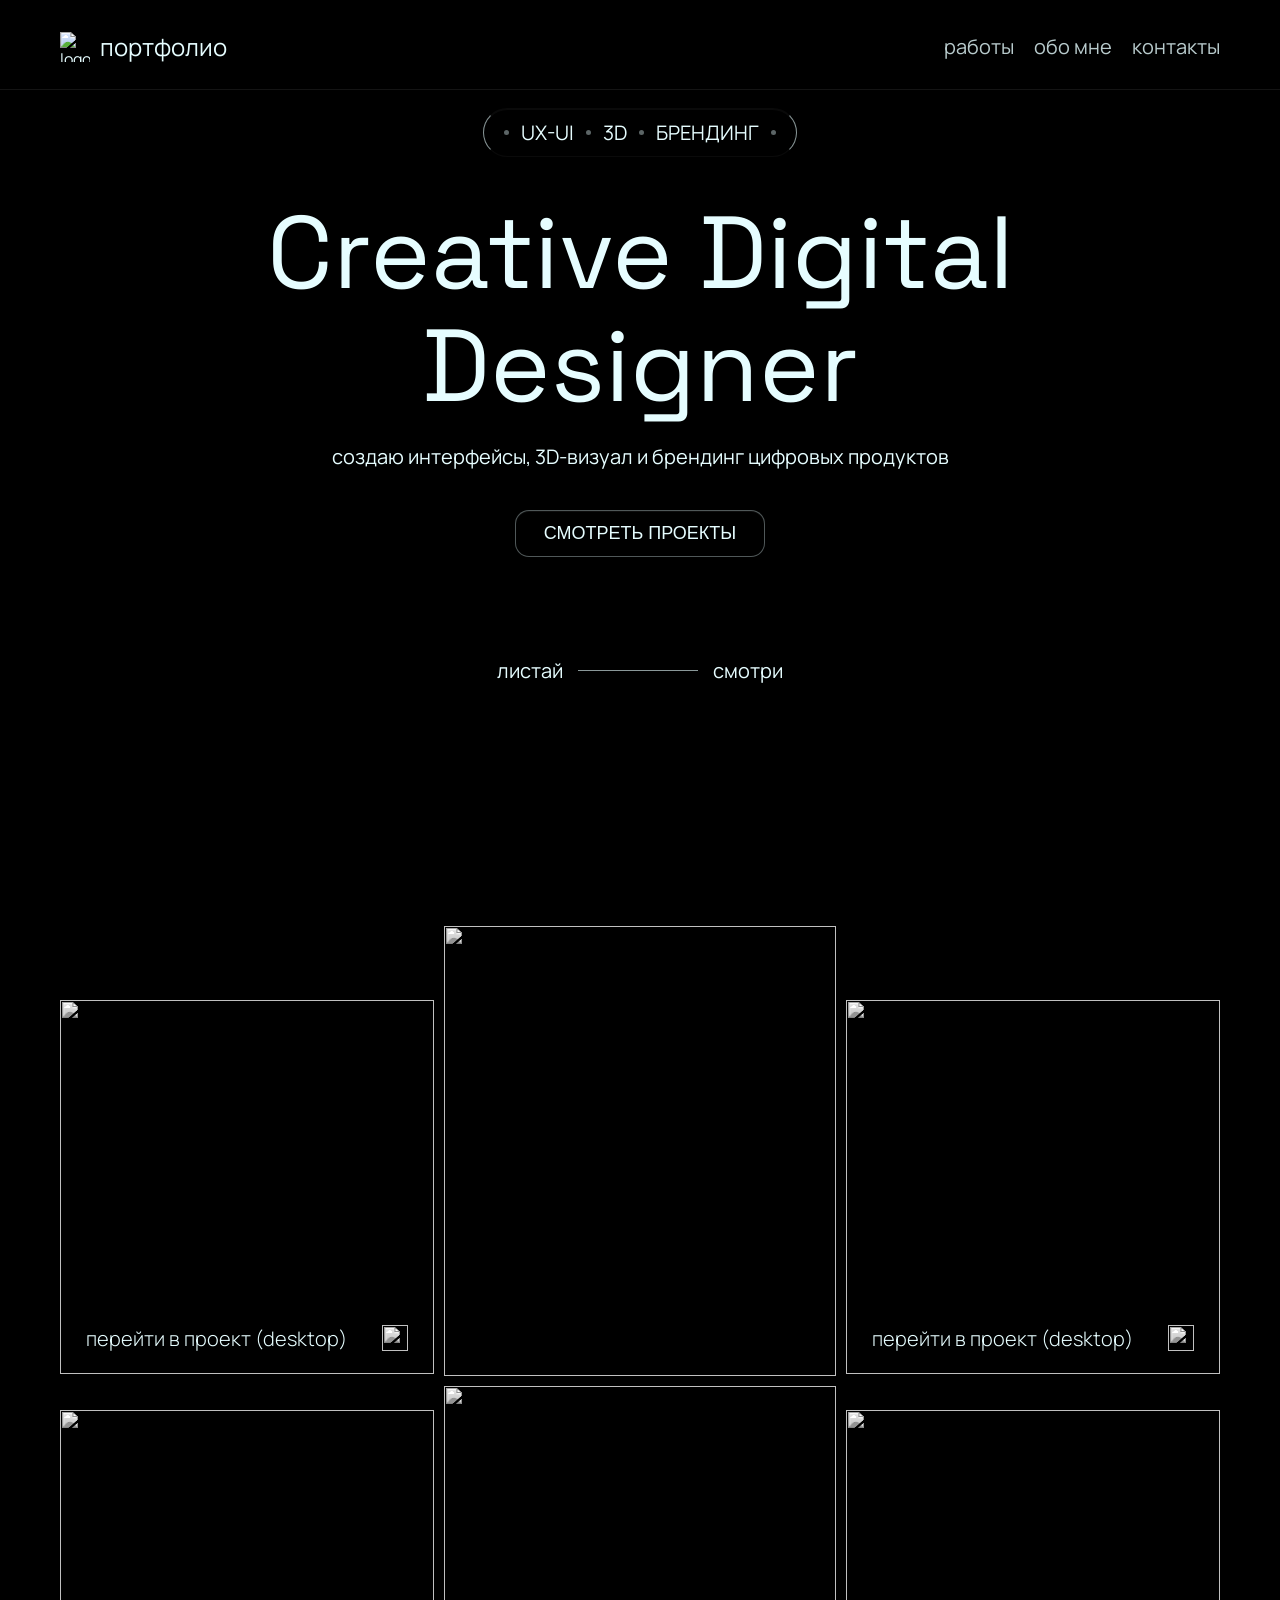
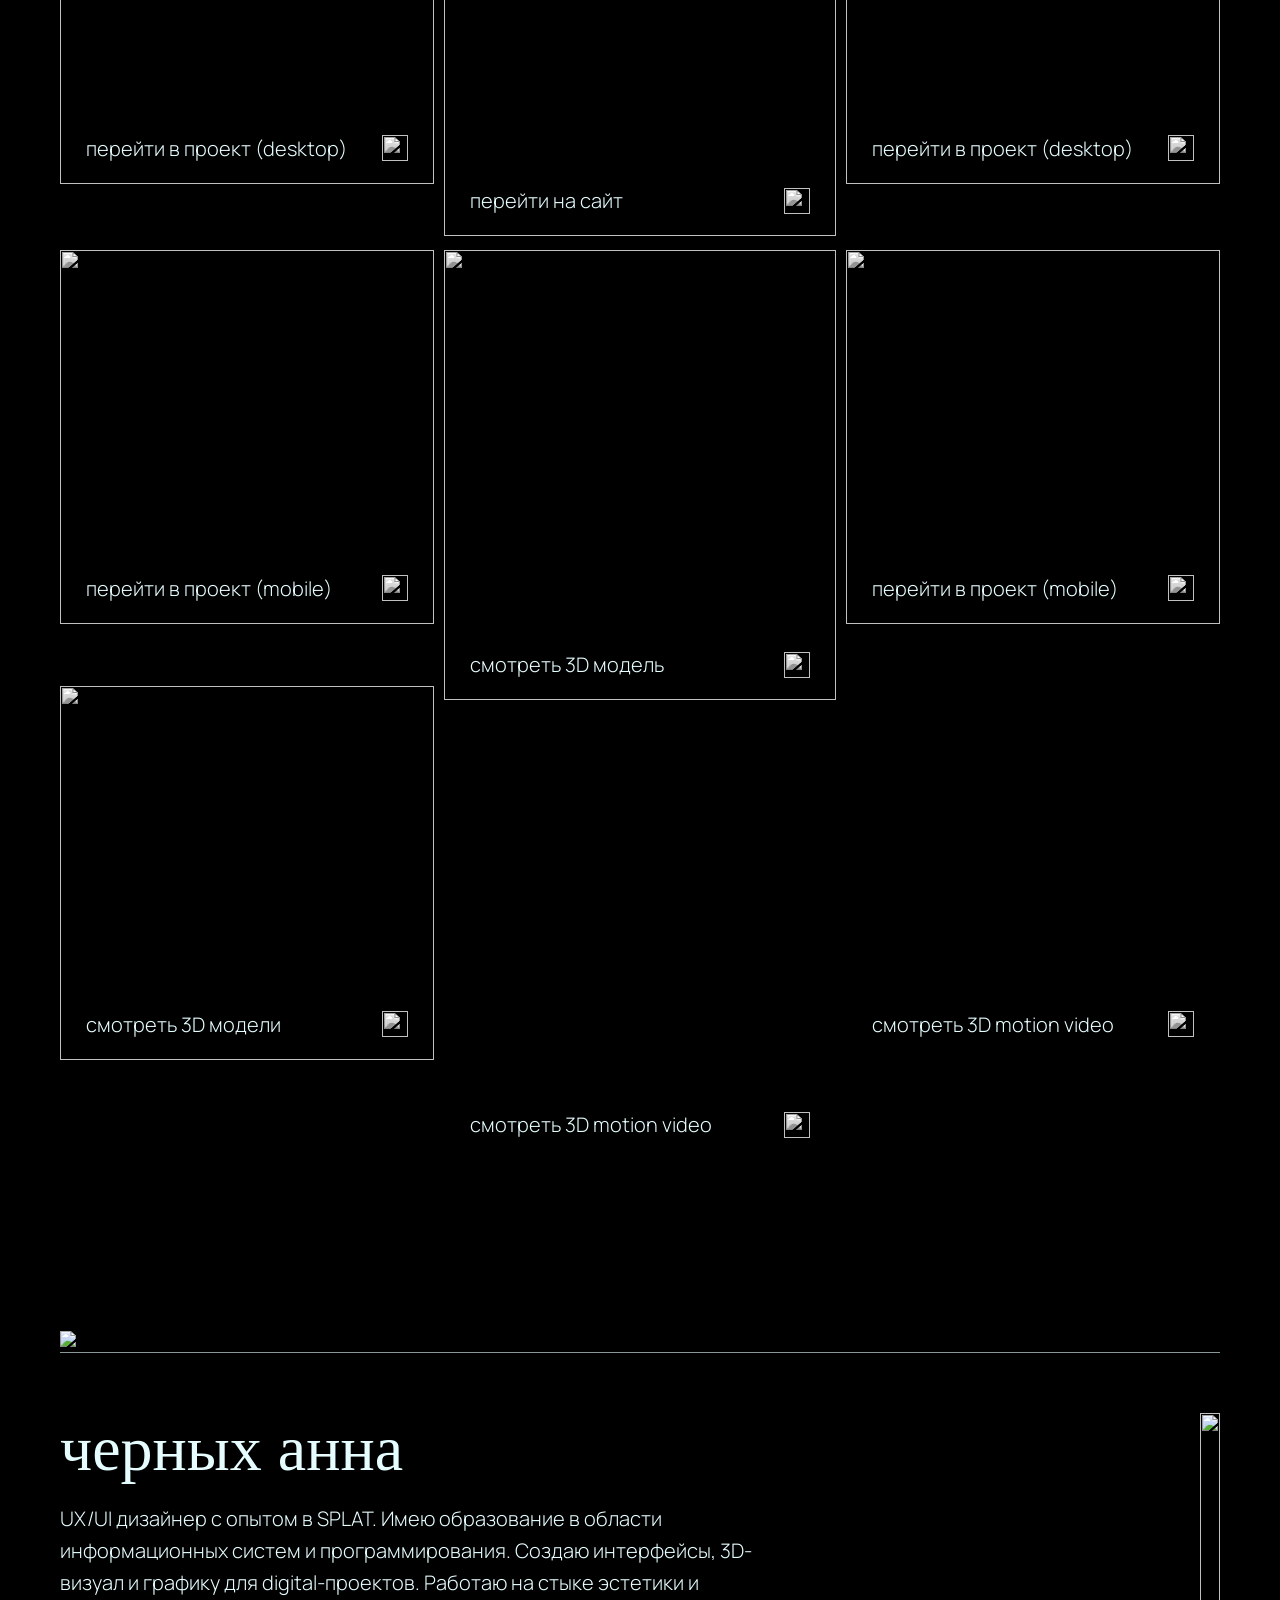
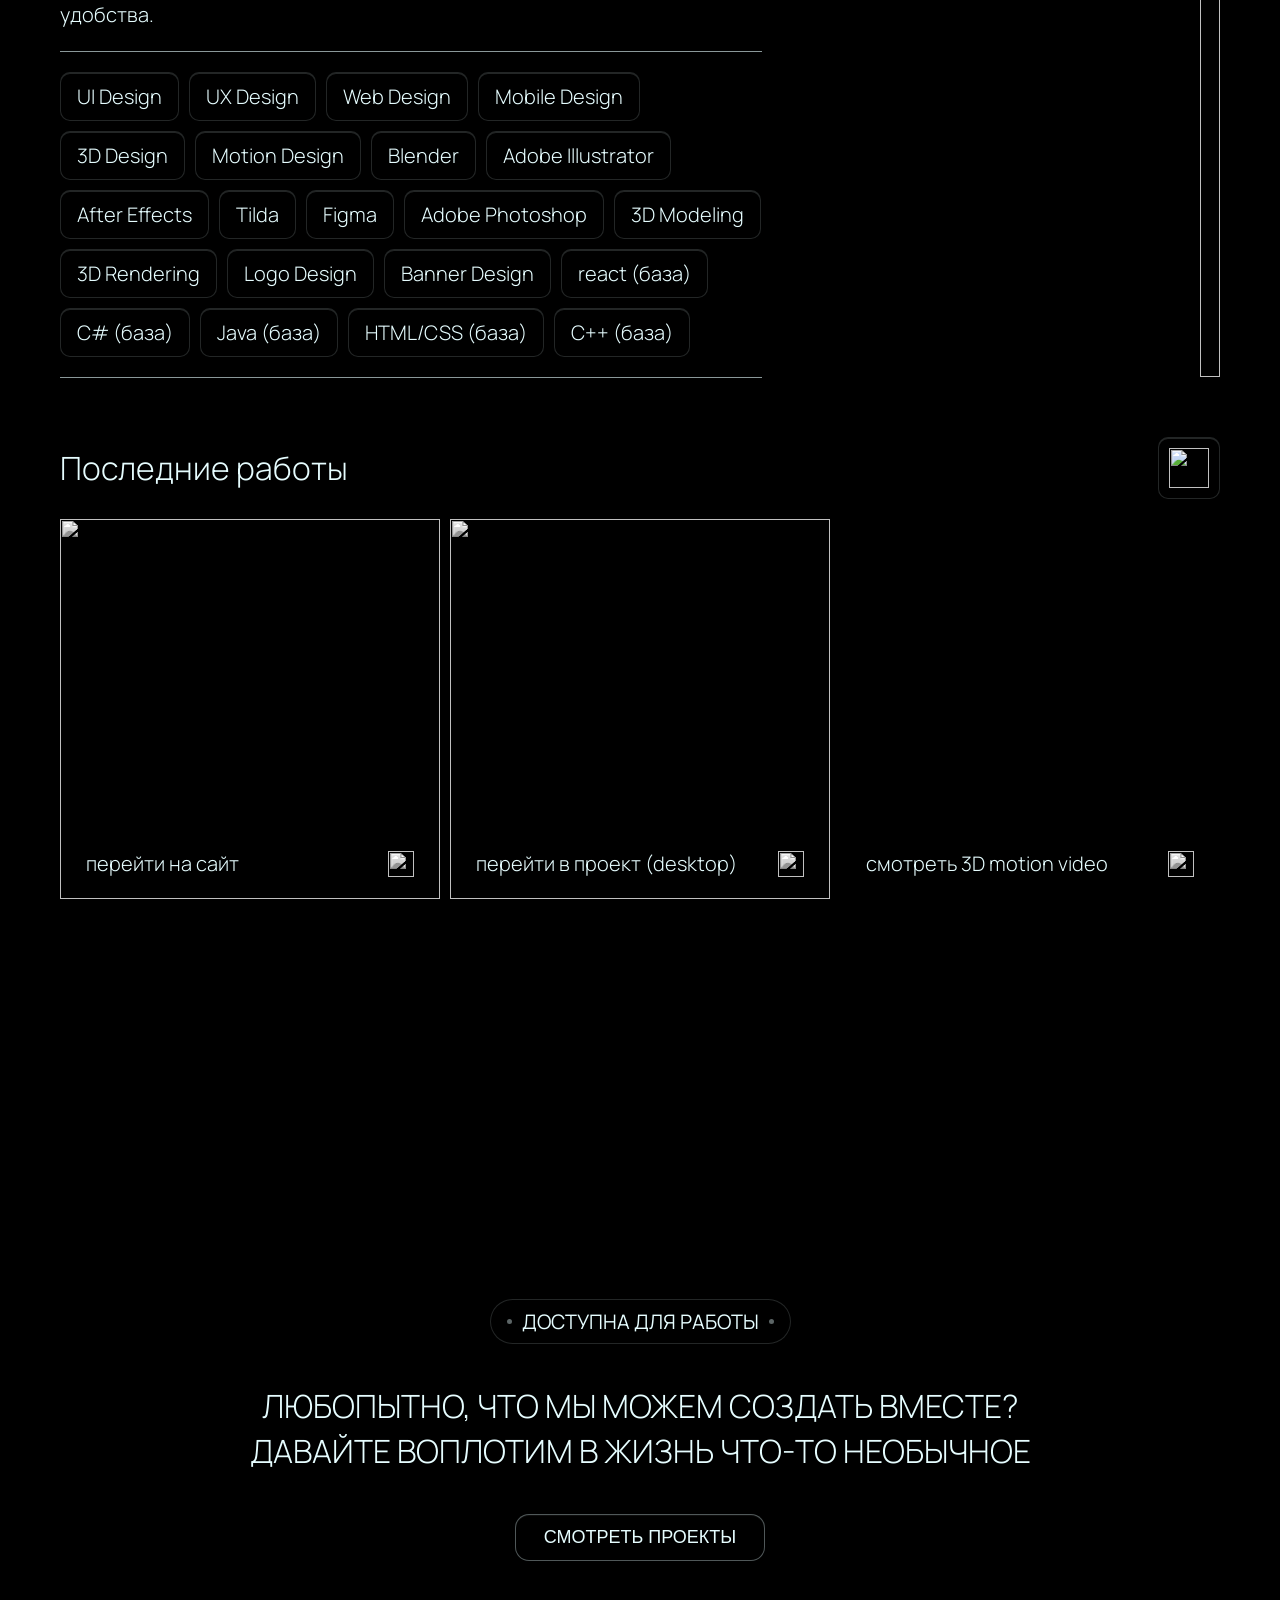
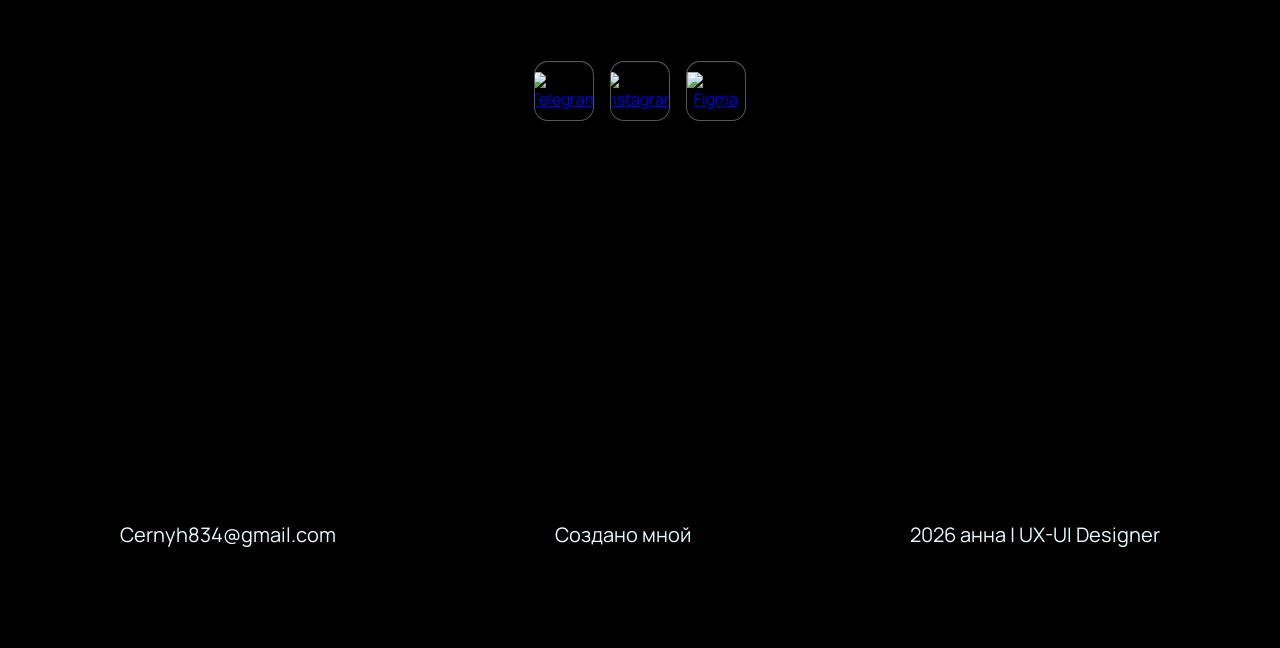
==== index.html @ d1d6e320 "index.html" ====
<!DOCTYPE html>
<html lang="ru">
<head>
  <meta name="viewport" content="width=device-width, initial-scale=1.0">  
  <meta charset="UTF-8">
  <title>Мой сайт</title>
  <link rel="stylesheet" href="style.css">

  <meta property="og:title" content="Анна Черных — UX/UI дизайнер">
<meta property="og:description" content="UX/UI, 3D и брендинг цифровых продуктов">
<meta property="og:image" content="https://res.cloudinary.com/dcjlxlaiv/image/upload/v1777154524/image_21_iexin1.jpg">
<meta property="og:url" content="https://ux-ui-design-ani.github.io/portfolio/">
<meta property="og:type" content="website">
<body>
<div class="bg"></div>
</head>
  <!-- HEADER -->
  <header class="header">
  <div class="header-container">

   <div class="logo" id="logoScroll">
      <img src="https://res.cloudinary.com/dcjlxlaiv/image/upload/v1777135605/logo_orqhss.svg" alt="logo">
      <span>портфолио</span>
    </div>

    <nav>
     <a href="#" id="worksLink">работы</a>
     <a href="#" id="aboutLink">обо мне</a>
    <a href="#" id="contactsLink">контакты</a>
    </nav>

  </div>
</header>
<div class="container">
  <!-- HERO -->
  <section class="hero">
  <div class="hero-content">

    <div class="tags">
      <span class="dot"></span>
  <span>UX-UI</span>
  <span class="dot"></span>
  <span>3D</span>
  <span class="dot"></span>
  <span>БРЕНДИНГ</span>
  <span class="dot"></span>
</div>

    <h1>Creative Digital Designer</h1>

    <p class="subtitle">
      создаю интерфейсы, 3D-визуал и брендинг цифровых продуктов
    </p>

    <button class="hero-btn">СМОТРЕТЬ ПРОЕКТЫ</button>

    <div class="scroll">
  <span>листай</span>

  <div class="line">
    <img src="https://res.cloudinary.com/dcjlxlaiv/image/upload/v1777135605/mouse_nq4c8j.svg" class="mouse" alt="">
  </div>

  <span>смотри</span>
</div>
    

  </div>
</section>

 <section class="works" id="works">
  <div class="grid">

 <a href="#" class="card">
      <img src="https://res.cloudinary.com/dcjlxlaiv/image/upload/v1777135607/%D0%B1%D1%83%D0%BB%D0%BA%D0%B8_ug1tcs.jpg" alt="">
      <div class="card-overlay">
        <span>перейти в проект (desktop)</span>
        <div class="arrow">
          <img src="https://res.cloudinary.com/dcjlxlaiv/image/upload/v1777135604/arrow_hdo4tn.svg" alt="">
          <img src="https://res.cloudinary.com/dcjlxlaiv/image/upload/v1777135604/arrow_hdo4tn.svg" alt="" class="second">
        </div>
      </div>
    </a>

    <a href="#" class="card">
      <img src="https://res.cloudinary.com/dcjlxlaiv/image/upload/v1777135611/%D0%BF%D0%BE%D1%80%D1%82%D1%80%D0%B5%D1%82_lsb9hd.svg" alt="">
      <div class="card-overlay">
        <span>узнать обо мне</span>
        
      </div>
    </a>

<a href="#" class="card">
      <img src="https://res.cloudinary.com/dcjlxlaiv/image/upload/v1777135608/%D0%BA%D1%80%D0%B5%D1%81%D0%BB%D0%BE_tyvvbk.jpg" alt="">
      <div class="card-overlay">
        <span>перейти в проект (desktop)</span>
        <div class="arrow">
          <img src="https://res.cloudinary.com/dcjlxlaiv/image/upload/v1777135604/arrow_hdo4tn.svg" alt="">
          <img src="https://res.cloudinary.com/dcjlxlaiv/image/upload/v1777135604/arrow_hdo4tn.svg" alt="" class="second">
        </div>
      </div>
    </a>
<a href="#" class="card">
      <img src="https://res.cloudinary.com/dcjlxlaiv/image/upload/v1777135609/%D0%BC%D0%B8%D0%BC%D0%B8_wzgvlr.svg" alt="">
      <div class="card-overlay">
        <span>перейти в проект (desktop)</span>
        <div class="arrow">
          <img src="https://res.cloudinary.com/dcjlxlaiv/image/upload/v1777135604/arrow_hdo4tn.svg" alt="">
          <img src="https://res.cloudinary.com/dcjlxlaiv/image/upload/v1777135604/arrow_hdo4tn.svg" alt="" class="second">
        </div>
      </div>
    </a>

    <a href="#" class="card">
      <img src="https://res.cloudinary.com/dcjlxlaiv/image/upload/v1777135607/%D0%BA%D0%BE%D0%BD%D1%82%D0%B5%D0%BD%D1%82_beknfq.svg" alt="">
      <div class="card-overlay">
        <span>перейти на сайт</span>
        <div class="arrow">
          <img src="https://res.cloudinary.com/dcjlxlaiv/image/upload/v1777135604/arrow_hdo4tn.svg" alt="">
          <img src="https://res.cloudinary.com/dcjlxlaiv/image/upload/v1777135604/arrow_hdo4tn.svg" alt="" class="second">
        </div>
      </div>
    </a>

   <a href="#" class="card">
      <img src="https://res.cloudinary.com/dcjlxlaiv/image/upload/v1777135608/%D0%BA%D0%BE%D1%81%D0%BC%D0%B5%D1%82%D0%B8%D0%BA%D0%B0_nm2s7m.svg" alt="">
      <div class="card-overlay">
        <span>перейти в проект (desktop)</span>
        <div class="arrow">
          <img src="https://res.cloudinary.com/dcjlxlaiv/image/upload/v1777135604/arrow_hdo4tn.svg" alt="">
          <img src="https://res.cloudinary.com/dcjlxlaiv/image/upload/v1777135604/arrow_hdo4tn.svg" alt="" class="second">
        </div>
      </div>
    </a>

 <a href="#" class="card">
      <img src="https://res.cloudinary.com/dcjlxlaiv/image/upload/v1777135610/%D0%BD%D1%84%D1%82_dtnq57.svg" alt="">
      <div class="card-overlay">
        <span>перейти в проект (mobile)</span>
        <div class="arrow">
          <img src="https://res.cloudinary.com/dcjlxlaiv/image/upload/v1777135604/arrow_hdo4tn.svg" alt="">
          <img src="https://res.cloudinary.com/dcjlxlaiv/image/upload/v1777135604/arrow_hdo4tn.svg" alt="" class="second">
        </div>
      </div>
    </a>

    <a href="#" class="card">
      <img src="https://s13.gifyu.com/images/bqG9b.png" alt="">
      <div class="card-overlay">
        <span>смотреть 3D модель</span>
        <div class="arrow">
          <img src="https://res.cloudinary.com/dcjlxlaiv/image/upload/v1777135604/arrow_hdo4tn.svg" alt="">
          <img src="https://res.cloudinary.com/dcjlxlaiv/image/upload/v1777135604/arrow_hdo4tn.svg" alt="" class="second">
        </div>
      </div>
    </a>

   <a href="#" class="card">
      <img src="https://res.cloudinary.com/dcjlxlaiv/image/upload/v1777135608/%D0%B2%D0%B0%D0%B7%D1%8B_uvmbao.svg" alt="">
      <div class="card-overlay">
        <span>перейти в проект (mobile)</span>
        <div class="arrow">
          <img src="https://res.cloudinary.com/dcjlxlaiv/image/upload/v1777135604/arrow_hdo4tn.svg" alt="">
          <img src="https://res.cloudinary.com/dcjlxlaiv/image/upload/v1777135604/arrow_hdo4tn.svg" alt="" class="second">
        </div>
      </div>
    </a>

    <a href="#" class="card">
      <img src="https://s13.gifyu.com/images/bqG9L.png" alt="">
      <div class="card-overlay">
        <span>смотреть 3D модели</span>
        <div class="arrow">
          <img src="https://res.cloudinary.com/dcjlxlaiv/image/upload/v1777135604/arrow_hdo4tn.svg" alt="">
          <img src="https://res.cloudinary.com/dcjlxlaiv/image/upload/v1777135604/arrow_hdo4tn.svg" alt="" class="second">
        </div>
      </div>
    </a>

    <a href="#" class="card">
  <video autoplay muted loop playsinline>
    <source src="https://res.cloudinary.com/dcjlxlaiv/video/upload/v1777148816/PYUPUPU0001-0120_vg85tn.mp4" type="video/mp4">
  </video>
      <div class="card-overlay">
        <span>смотреть 3D motion video</span>
        <div class="arrow">
          <img src="https://res.cloudinary.com/dcjlxlaiv/image/upload/v1777135604/arrow_hdo4tn.svg" alt="">
          <img src="https://res.cloudinary.com/dcjlxlaiv/image/upload/v1777135604/arrow_hdo4tn.svg" alt="" class="second">
        </div>
      </div>
    </a>

    <a href="#" class="card">
  <video autoplay muted loop playsinline>
    <source src="https://res.cloudinary.com/dcjlxlaiv/video/upload/v1777146051/pap0001-0050_d8xkbi.mp4" type="video/mp4">
  </video>

      <div class="card-overlay">
        <span>смотреть 3D motion video</span>
        <div class="arrow">
          <img src="https://res.cloudinary.com/dcjlxlaiv/image/upload/v1777135604/arrow_hdo4tn.svg" alt="">
          <img src="https://res.cloudinary.com/dcjlxlaiv/image/upload/v1777135604/arrow_hdo4tn.svg" alt="" class="second">
        </div>
      </div>
    </a>

  </div>
</section>

 <video class="bg-video" autoplay muted loop playsinline>
  <source src="https://res.cloudinary.com/dcjlxlaiv/video/upload/v1777146051/pap0001-0050_d8xkbi.mp4" type="video/mp4">
</video>
  
<img src="https://s13.gifyu.com/images/bqG3O.gif" class="bg-2">
  <!-- SECTION 2 (about) -->
<section class="about" id="about">


  <div class="about-line top"></div>
<h2 class="about-title mobile">черных анна</h2>
  <div class="about-content">

    <!-- ЛЕВАЯ КОЛОНКА -->
    <div class="about-left">

     <h2 class="about-title desktop">черных анна</h2>

      <p class="about-text">
        UX/UI дизайнер с опытом в SPLAT.
        Имею образование в области информационных систем и программирования.
        Создаю интерфейсы, 3D-визуал и графику для digital-проектов.
        Работаю на стыке эстетики и удобства.
      </p>

      <div class="about-line mid"></div>

      <div class="skills">
         
      <div class="skill">UI Design</div>
      <div class="skill">UX Design</div>
      <div class="skill">Web Design</div>
      <div class="skill">Mobile Design</div>
      <div class="skill">3D Design</div>
      <div class="skill">Motion Design</div>
      <div class="skill">Blender</div>
      <div class="skill">Adobe Illustrator</div>
      <div class="skill">After Effects</div>
      <div class="skill">Tilda</div>
      <div class="skill">Figma</div>
      <div class="skill">Adobe Photoshop</div>
      <div class="skill">3D Modeling</div>
      <div class="skill">3D Rendering</div>
      <div class="skill">Logo Design</div>
      <div class="skill">Banner Design</div>
      <div class="skill">react (база)</div>
      <div class="skill">C# (база)</div>
      <div class="skill">Java (база)</div>
      <div class="skill">HTML/CSS (база)</div>
      <div class="skill">C++ (база)</div>
 
     </div>

      <div class="about-line bottom"></div>

    </div>

    <!-- ПРАВАЯ -->
    <div class="about-right">
      <img src="https://res.cloudinary.com/dcjlxlaiv/image/upload/v1777135611/%D0%BF%D0%BE%D1%80%D1%82%D1%80%D0%B5%D1%82_lsb9hd.svg" alt="">
    </div>
    
</div>

</section>
<section class="latest">
  

<div class="latest-header">
  <h3>Последние работы</h3>

  <div class="latest-arrow-box">
    <div class="arrow vertical">
      <img src="https://res.cloudinary.com/dcjlxlaiv/image/upload/v1777135609/%D1%81%D1%82%D1%80_jv2klc.svg">
      <img src="https://res.cloudinary.com/dcjlxlaiv/image/upload/v1777135609/%D1%81%D1%82%D1%80_jv2klc.svg" class="second">
    </div>
  </div>
</div>
    <div class="latest-grid">

      <a href="#" class="latest-card">
        <img src="https://res.cloudinary.com/dcjlxlaiv/image/upload/v1777135607/%D0%BA%D0%BE%D0%BD%D1%82%D0%B5%D0%BD%D1%82_beknfq.svg">
        <div class="latest-overlay">
          <span>перейти на сайт</span>
          <div class="arrow">
            <img src="https://res.cloudinary.com/dcjlxlaiv/image/upload/v1777135604/arrow_hdo4tn.svg">
            <img src="https://res.cloudinary.com/dcjlxlaiv/image/upload/v1777135604/arrow_hdo4tn.svg" class="second">
          </div>
        </div>
      </a>

      <a href="#" class="latest-card">
        <img src="https://res.cloudinary.com/dcjlxlaiv/image/upload/v1777135608/%D0%BA%D1%80%D0%B5%D1%81%D0%BB%D0%BE_tyvvbk.jpg">
        <div class="latest-overlay">
          <span>перейти в проект (desktop)</span>
          <div class="arrow">
            <img src="https://res.cloudinary.com/dcjlxlaiv/image/upload/v1777135604/arrow_hdo4tn.svg">
            <img src="https://res.cloudinary.com/dcjlxlaiv/image/upload/v1777135604/arrow_hdo4tn.svg" class="second">
          </div>
        </div>
      </a>

          <a href="#" class="latest-card">
  <video autoplay muted loop playsinline>
    <source src="https://res.cloudinary.com/dcjlxlaiv/video/upload/v1777146051/pap0001-0050_d8xkbi.mp4" type="video/mp4">
  </video>
        <div class="latest-overlay">
          <span>смотреть 3D motion video</span>
          <div class="arrow">
            <img src="https://res.cloudinary.com/dcjlxlaiv/image/upload/v1777135604/arrow_hdo4tn.svg">
            <img src="https://res.cloudinary.com/dcjlxlaiv/image/upload/v1777135604/arrow_hdo4tn.svg" class="second">
          </div>
        </div>
      </a>

    

  </div>
<section class="contacts" id="contacts">

  <div class="contacts-content"> <!-- 🔥 ВОТ ЭТО НУЖНО -->

    <div class="status">
      <span class="dot"></span>
      <p>ДОСТУПНА ДЛЯ РАБОТЫ</p>
      <span class="dot"></span>
    </div>

    <h4 class="contacts-title">
      ЛЮБОПЫТНО, ЧТО МЫ МОЖЕМ СОЗДАТЬ ВМЕСТЕ?<br>
      ДАВАЙТЕ ВОПЛОТИМ В ЖИЗНЬ ЧТО-ТО НЕОБЫЧНОЕ
    </h4>

   <button class="hero-btn" id="projectsBtn">СМОТРЕТЬ ПРОЕКТЫ</button>


    <div class="socials">

  <!-- Telegram -->
  <a href="https://t.me/connoisseur_a" 
     target="_blank" 
     rel="noopener noreferrer"
     class="social-btn">
    <img src="https://res.cloudinary.com/dcjlxlaiv/image/upload/v1777135605/tg_vywbpl.svg" alt="Telegram">
  </a>

  <!-- Instagram -->
  <a href="https://www.instagram.com/a_connoisseur_a?igsh=MTF6dTRwMzIxbHd0eQ==" 
     target="_blank" 
     rel="noopener noreferrer"
     class="social-btn">
    <img src="https://res.cloudinary.com/dcjlxlaiv/image/upload/v1777135604/inst_mpqaag.svg" alt="Instagram">
  </a>

  <!-- Figma -->
  <a href="https://www.figma.com/proto/drELl5jlqV31gLd70yQWqC/portfolio?page-id=0%3A1&node-id=304-6877&p=f&viewport=1052%2C-3090%2C0.21&t=Eazz130Ej6cRgj6I-1&scaling=min-zoom&content-scaling=fixed&starting-point-node-id=298%3A6643" 
     target="_blank" 
     rel="noopener noreferrer"
     class="social-btn">
    <img src="https://res.cloudinary.com/dcjlxlaiv/image/upload/v1777135605/figma_xvzing.svg" alt="Figma">
  </a>

</div>

  </div>

  <!-- футер отдельно -->
  <div class="contacts-footer">
    <div>Cernyh834@gmail.com</div>
    <div>Создано мной</div>
    <div>2026 анна | UX-UI Designer</div>
  </div>

</section>
</div>
<div class="modal" id="modal">
  <div class="modal-overlay"></div>

 <div class="modal-content">
 <div class="modal-hint-overlay">
  <div class="hint-box">
    <p>КЛИКНИТЕ ДЛЯ ЗАКРЫТИЯ</p>
    <img class="hint-icon" src="https://res.cloudinary.com/dcjlxlaiv/image/upload/v1777135605/mouse_nq4c8j.svg" alt="">
  </div>
</div>
<div class="modal-message">
  <p>
    ЭТОТ ПРОЕКТ РАЗРАБОТАН ДЛЯ ПРОСМОТРА НА ДЕСКТОПНОМ УСТРОЙСТВЕ.<br><br>
    ДЛЯ ПОЛНОГО ОПЫТА, КОРРЕКТНОГО ОТОБРАЖЕНИЯ ИНТЕРФЕЙСОВ И ВЗАИМОДЕЙСТВИЙ<br>
    РЕКОМЕНДУЕТСЯ ОТКРЫТЬ ЕГО НА КОМПЬЮТЕРЕ ИЛИ НОУТБУКЕ.
  </p>
</div>
  <div class="modal-image-wrapper">

  <!-- 🔥 обычная картинка -->
  <div class="single-image">
    
   

    <img class="modal-image">

  </div>
 <video class="modal-video" autoplay loop muted playsinline></video>

  <!-- 🔥 слайдер -->
  <div class="modal-slider"></div>

</div>

</div>
</div>
  </div>

</div>
  </div>
</div>
<script>
const modal = document.getElementById('modal');
const modalImg = document.querySelector('.modal-image');
const slider = document.querySelector('.modal-slider');
document.addEventListener('click', (e) => {

});
const overlay = document.querySelector('.modal-overlay');
const desktopOnlyCards = [0, 2, 3, 5]; // 1,3,4,6 (индексы с 0)
const modalCards = [7, 9, 10, 11];     // 8,10,11,12
const allCards = document.querySelectorAll('.grid .card');

const splatImages = [
  "https://s13.gifyu.com/images/bqG9L.png",
  "https://s13.gifyu.com/images/bqG9x.png",
  "https://s13.gifyu.com/images/bqG9N.png"
];

let currentIndex = 0;

// 👉 ОТКРЫТИЕ ВСЕХ КАРТОЧЕК
     const links = {
  0: {
    desktop: "https://www.figma.com/proto/aNk82TmbWRkNP9cesz4C9d/%E2%80%9CBakery-symphony%E2%80%9D?node-id=1-106&viewport=872%2C40%2C0.23&t=uHichdEHyWXNjWzc-1&scaling=min-zoom&content-scaling=fixed&page-id=0%3A1"
  },

  2: {
    desktop: "https://www.figma.com/proto/EYcNWFNqnxhJ0APQWmLhMF/%D1%81%D1%82%D1%83%D0%B4%D0%B8%D1%8F-%D1%84%D0%BE%D1%80%D0%BC?node-id=1-144&viewport=470%2C188%2C0.1&t=SyO4RaVbs98bhh1U-1&scaling=min-zoom&content-scaling=fixed&starting-point-node-id=1%3A144&page-id=0%3A1"
  },

  3: {
    desktop: "https://www.figma.com/proto/iQh4DZPoIeXilyMmQ0Crj0/insurance?node-id=1-2593&viewport=40%2C144%2C0.19&t=GQP5dbyuCiNR6uMe-1&scaling=min-zoom&content-scaling=fixed&starting-point-node-id=1%3A2593&page-id=0%3A1"
  },
4: {
  desktop: "https://fully-calm-73039026.figma.site/home",
  mobile: "https://fully-calm-73039026.figma.site/home"
},
  5: {
    desktop: "https://www.figma.com/proto/r2ssJecFsFbeLnqOYfKSrS/Lumi%C3%A8re1?node-id=1-821&viewport=40%2C353%2C0.08&t=mQUcwyUXcawD32Bo-1&scaling=min-zoom&content-scaling=fixed&starting-point-node-id=1%3A821&page-id=0%3A1"
  },

  6: {
    desktop: "https://www.figma.com/proto/58FZnfBrmm4Ud5zpnuxXWH/%D0%BD%D1%84%D1%82-dekstop?node-id=0-49&viewport=40%2C52%2C0.54&t=uFIN6jrqIsB7x6m6-1&scaling=min-zoom&content-scaling=fixed&page-id=0%3A1",
    mobile: "https://www.figma.com/proto/XByM4k3wqCGaznVKVQpIEN/%D0%BD%D1%84%D1%82-mobile?node-id=0-988&viewport=230%2C40%2C0.78&t=L7LDGVP3lAHz4aur-1&scaling=min-zoom&content-scaling=fixed&page-id=0%3A1"
  },

  8: {
    desktop: "https://www.figma.com/proto/HcdH3cYaplAO6T1jBUzXB2/%D0%B2%D0%B0%D0%B7%D1%8B-dekstop?node-id=0-882&viewport=304%2C483%2C0.1&t=lHflbOR0Auuiotlc-1&scaling=min-zoom&content-scaling=fixed&starting-point-node-id=0%3A882&page-id=0%3A1",
    mobile: "https://www.figma.com/proto/rzTi0i4KBDAcTll5PbHgLv/%D0%B2%D0%B0%D0%B7%D1%8B-mobile?node-id=0-928&viewport=328%2C223%2C0.33&t=3Yxb0KsC0QZEttan-1&scaling=min-zoom&content-scaling=fixed&starting-point-node-id=0%3A928&page-id=0%3A1"
  }
};

allCards.forEach((card, index) => {
  card.addEventListener('click', (e) => {

    const isMobile = window.innerWidth <= 768;

    // 👉 карточка "обо мне"
   if (index === 1) {
  e.preventDefault();

  const aboutSection = document.getElementById('about');
  const isMobile = window.innerWidth <= 768;

  const offset = isMobile ? 20 : 100;

  const top = aboutSection.getBoundingClientRect().top + window.scrollY - offset;

  window.scrollTo({
    top: top,
    behavior: 'smooth'
  });

  return;
}

    // 👉 если есть ссылка
    if (links[index]) {
      e.preventDefault();

      const link = links[index];

      // 🔥 если только desktop
      if (!link.mobile && isMobile) {
        modalImg.style.display = "none";
        slider.style.display = "none";
        document.querySelector('.modal-message').style.display = "flex";

        modal.classList.add('active');
        return;
      }

      const url = isMobile 
        ? link.mobile 
        : link.desktop;

      window.open(url, '_blank');
      return;
    }

    // 👉 МОДАЛКА (как было)
    if (modalCards.includes(index)) {
      e.preventDefault();

      document.querySelector('.modal-message').style.display = "none";

      if (index === 9) {
        modalImg.style.display = "none";
        slider.style.display = "block";

        slider.innerHTML = "";

        splatImages.forEach((src, i) => {
          const div = document.createElement('div');
          div.classList.add('modal-slide');

          if (i === 0) div.classList.add('active');

          div.innerHTML = `
            <div class="slide-inner">

              <button class="modal-nav left">
                <div class="arrow left">
                  <img src="https://res.cloudinary.com/dcjlxlaiv/image/upload/v1777135610/%D1%81%D1%82%D1%80%D0%B5%D0%BB%D0%B0_e62yoh.svg">
                  <img src="https://res.cloudinary.com/dcjlxlaiv/image/upload/v1777135610/%D1%81%D1%82%D1%80%D0%B5%D0%BB%D0%B0_e62yoh.svg" class="second">
                </div>
              </button>

              <img src="${src}">

              <button class="modal-nav right">
                <div class="arrow right">
                  <img src="https://res.cloudinary.com/dcjlxlaiv/image/upload/v1777135610/%D1%81%D1%82%D1%80%D0%B5%D0%BB%D0%B0_e62yoh.svg">
                  <img src="https://res.cloudinary.com/dcjlxlaiv/image/upload/v1777135610/%D1%81%D1%82%D1%80%D0%B5%D0%BB%D0%B0_e62yoh.svg" class="second">
                </div>
              </button>

            </div>
          `;

          const prevBtn = div.querySelector('.modal-nav.left');
          const nextBtn = div.querySelector('.modal-nav.right');

          prevBtn.addEventListener('click', (e) => {
            e.stopPropagation();
            currentIndex = (currentIndex - 1 + splatImages.length) % splatImages.length;
            updateSlider();
          });

          nextBtn.addEventListener('click', (e) => {
            e.stopPropagation();
            currentIndex = (currentIndex + 1) % splatImages.length;
            updateSlider();
          });

          slider.appendChild(div);
        });

        currentIndex = 0;
        updateSlider();
     } else {
  slider.style.display = "none";

  const media = card.querySelector('video, img');
  const modalVideo = document.querySelector('.modal-video');

  // скрываем всё
  modalImg.style.display = "none";
  modalVideo.style.display = "none";

  if (media.tagName === "VIDEO") {
    const source = media.querySelector('source').src;

    modalVideo.src = source;
    modalVideo.style.display = "block";
    modalVideo.play();

  } else {
    modalImg.src = media.src;
    modalImg.style.display = "block";
  }
}
      modal.classList.add('active');
      showHint();
    }

  });
});
const hintOverlay = document.querySelector('.modal-hint-overlay');
const hintIcon = document.querySelector('.hint-icon');


function openMediaInModal(card) {
  const media = card.querySelector('video, img');
  const modalVideo = document.querySelector('.modal-video');

  // скрываем всё
  modalImg.style.display = "none";
  slider.style.display = "none";
  modalVideo.style.display = "none";

  if (media.tagName === "VIDEO") {
    const source = media.querySelector('source').src;

    modalVideo.src = source;
    modalVideo.style.display = "block";
    modalVideo.play();

  } else {
    modalImg.src = media.src;
    modalImg.style.display = "block";
  }

  modal.classList.add('active');
  showHint();
}


function showHint() {
  // 👉 меняем иконку
  if (window.innerWidth <= 768) {
    hintIcon.src = "https://res.cloudinary.com/dcjlxlaiv/image/upload/v1777135604/hand_trc9jn.svg";
  } else {
    hintIcon.src = "https://res.cloudinary.com/dcjlxlaiv/image/upload/v1777135605/mouse_nq4c8j.svg";
  }

  // 👉 через 1 сек показываем
  setTimeout(() => {
    hintOverlay.classList.add('show');

    // 👉 через 3 сек скрываем
    setTimeout(() => {
      hintOverlay.classList.remove('show');
      hintOverlay.classList.add('hide');

      setTimeout(() => {
        hintOverlay.classList.remove('hide');
      }, 500);

    }, 3000);

  }, 1000);
}
function updateSlider() {
  const slides = document.querySelectorAll('.modal-slide');

  slides.forEach((slide, i) => {
    slide.classList.remove('active');

    if (i === currentIndex) {
      slide.classList.add('active');
    }
  });
}


modal.addEventListener('click', () => {
  modal.classList.remove('active');

  const modalVideo = document.querySelector('.modal-video');
  modalVideo.pause();
  modalVideo.src = "";
});

const scrollBtn = document.querySelector('.hero-btn');

const logo = document.getElementById('logoScroll');

logo.addEventListener('click', () => {
  window.scrollTo({
    top: 0,
    behavior: 'smooth'
  });
});
const worksLink = document.getElementById('worksLink');

worksLink.addEventListener('click', (e) => {
  e.preventDefault(); // ❗ чтобы не прыгал вверх

  const offset = 100; // твой отступ (учёт хедера)

  const top = worksSection.getBoundingClientRect().top + window.scrollY - offset;

  window.scrollTo({
    top: top,
    behavior: 'smooth'
  });
});
let startX = 0;
let endX = 0;

slider.addEventListener('touchstart', (e) => {
  startX = e.touches[0].clientX;
});

slider.addEventListener('touchmove', (e) => {
  endX = e.touches[0].clientX;
});

slider.addEventListener('touchend', () => {
  const diff = startX - endX;

  // 👉 свайп влево
  if (diff > 50) {
    currentIndex = (currentIndex + 1) % splatImages.length;
    updateSlider();
  }

  // 👉 свайп вправо
  if (diff < -50) {
    currentIndex = (currentIndex - 1 + splatImages.length) % splatImages.length;
    updateSlider();
  }
});
const latestCards = document.querySelectorAll('.latest-card');

const latestDesktopOnly = [1]; // если нужно

latestCards.forEach((card, index) => {
  card.addEventListener('click', (e) => {
    e.preventDefault();

    const isMobile = window.innerWidth <= 768;

    // 👉 если только desktop
    if (latestDesktopOnly.includes(index)) {
      if (isMobile) {
        modalImg.style.display = "none";
        slider.style.display = "none";
        document.querySelector('.modal-message').style.display = "flex";

        modal.classList.add('active');
        return;
      }
    }

    // 👉 универсальное открытие (И ВОТ ЭТО ГЛАВНОЕ)
    document.querySelector('.modal-message').style.display = "none";
    openMediaInModal(card);
  });
});



const bg2 = document.querySelector('.bg-2');
const works = document.querySelector('.works');

window.addEventListener('scroll', () => {
  const start = works.offsetTop + works.offsetHeight * 0.3;
  const end = works.offsetTop + works.offsetHeight * 0.7;

  const progress = (window.scrollY - start) / (end - start);

  bg2.style.opacity = Math.min(Math.max(progress, 0), 1);
});
const aboutLink = document.getElementById('aboutLink');
const aboutSection = document.getElementById('about');

aboutLink.addEventListener('click', (e) => {
  e.preventDefault();

  const isMobile = window.innerWidth <= 768;

  const offset = isMobile ? 20 : 100;

  const top = aboutSection.getBoundingClientRect().top + window.scrollY - offset;

  window.scrollTo({
    top: top,
    behavior: 'smooth'
  });
});
const contactsLink = document.getElementById('contactsLink');
const contactsSection = document.getElementById('contacts');

contactsLink.addEventListener('click', (e) => {
  e.preventDefault();

  const isMobile = window.innerWidth <= 768;

  const offset = isMobile ? -80 : -120; 
  // 🔥 отрицательное значение = скроллит ниже

  const top = contactsSection.getBoundingClientRect().top + window.scrollY - offset;

  window.scrollTo({
    top: top,
    behavior: 'smooth'
  });
});
const projectButtons = document.querySelectorAll('.hero-btn');
const worksSection = document.getElementById('works');

// кнопки
projectButtons.forEach(btn => {
  btn.addEventListener('click', () => {
    const offset = 100;

    const top = worksSection.getBoundingClientRect().top + window.scrollY - offset;

    window.scrollTo({
      top: top,
      behavior: 'smooth'
    });
  });
});
</script>
</body>
</html>
---- style.css ----
/* сброс стандартных отступов */
* {
  margin: 0;
  padding: 0;
  box-sizing: border-box;
}
.container {
  width: 100%;
  max-width: 1440px;

  margin: 0 auto; /* 🔥 центрирование */

  padding-left: 60px;
  padding-right: 60px;
}
@font-face {
  font-family: "ForestSmooth";
  src: url("fonts/SpaceGrotesk-VariableFont_wght.ttf") format("truetype");
  font-weight: 400;
  font-style: normal;
}

@font-face {
  font-family: "Manrope";
  src: url("fonts/Manrope-VariableFont_wght.ttf") format("truetype");
  font-weight: 100 900;
  font-style: normal;
}

/* базовый стиль страницы */
body {
  font-family: "Manrope", sans-serif;

  background: #000000;
  color: #E6FDFF;
}

/* заголовки */
h1, h2, h3, h4, h5, h6 {
  font-family: "ForestSmooth", sans-serif;
  font-weight: 400;
}

/* 🌑 глубина затемнения */
body::before {
  content: "";
  position: fixed;
  inset: 0;
  background: radial-gradient(
    circle at center,
    rgba(0, 0, 0, 0.2),
    rgba(0, 0, 0, 0.85)
  );
  z-index: -2;
  pointer-events: none;
}

/* 🎥 VIDEO BACKGROUND */
.bg-video {
  position: fixed;
  inset: 0;
  width: 100%;
  height: 100%;
  object-fit: cover;
  z-index: -3;
  filter: brightness(0.3) contrast(1.2) saturate(1.3);
}

@keyframes videoFade {
  to {
    opacity: 1;
  }
}
.bg {
  display: none;
}
@media (max-width: 768px) {
  .bg {
    top: 0;
    background-position: calc(100% + 200px) center;
  }
}
@media (max-width: 768px) {
  body::before {
    height: 100%;
  }
}
.header {
   position: fixed;
  width: 100%;
  height: 90px;
 z-index: 1000;
  backdrop-filter: blur(20px);
  -webkit-backdrop-filter: blur(10px); /* для Safari */

  background: rgba(0, 0, 0, 0.2); /* 20% чёрного */

  border-bottom: 1px solid rgba(255, 255, 255, 0.08);
}
.header-container {
  max-width: 1440px;
  margin: 0 auto; /* 🔥 ВОТ ЭТО ГЛАВНОЕ */

  display: flex;
  justify-content: space-between;
  align-items: center;

   padding: 30px 60px;
}
nav {
  display: flex;
  gap: 20px;
}

nav a {
  font-size: 20px;
  color: #E6FDFF;
  text-decoration: none;

  opacity: 0.8;

  transition: color 0.6s ease, opacity 0.6s ease;
}

/* 🌊 плавный градиент без свечения */
nav a:hover {
  opacity: 1;

  background: linear-gradient(
    90deg,
    rgba(122, 252, 255, 0.9),
    rgba(255, 120, 180, 0.85)
  );

  -webkit-background-clip: text;
  -webkit-text-fill-color: transparent;

  /* ❌ убрали ВСЁ свечение */
  text-shadow: none;

  transition: all 0.6s ease;
}

.logo {
  cursor: pointer;
}
.logo {
  display: flex;
  align-items: center;
  gap: 10px;
}

.logo img {
  width: 30px;
  height: 30px;
}

.logo span {
  font-size: 24px;
}

@media (max-width: 768px) {

  .header {
    position: fixed;
    bottom: 0;
    top: auto;

    left: 0;
    transform: none;

    width: 100%;
    height: 70px;

    border-radius: 0; /* ❌ убрали скругления */

    background: rgba(0, 0, 0, 0.4);
    backdrop-filter: blur(20px);

    display: flex;
    align-items: center;
    justify-content: center;

    z-index: 1000;
  }

}
@media (max-width: 768px) {

  .header-container {
    width: 100%;
    height: 100%;

    display: flex;
    align-items: center;
    justify-content: center;

    padding: 0;
  }

}
@media (max-width: 768px) {

  .logo {
    display: flex;
    align-items: center;
    justify-content: center;
  }

  .logo img {
    width: 40px;
    height: 40px;
  }

}
@media (max-width: 768px) {

  .logo span {
    display: none;
  }

}
@media (max-width: 768px) {
  nav {
    display: none;
  }
}
@media (max-width: 768px) {
  .header {
    border-top: 1px solid rgba(255, 255, 255, 0.08);
  }
}
.hero {
  min-height: 100vh;
 position: relative;
  display: flex;
  justify-content: center;
  align-items: center; /* 🔥 теперь работает правильно */

  text-align: center;
}
.hero-content {
  transform: translateY(-6vh);
}

@media (max-width: 768px) {
  .hero-content {
    transform: translateY(-4vh);
  }
}

/* 🔥 ЗАГОЛОВОК */
.hero h1 {
  font-family: "ForestSmooth", sans-serif;
  font-weight: 400;

  font-size: clamp(48px, 8vw, 128px);

  margin-top: 40px;
  margin-bottom: 20px;

  line-height: 1.1;
}

/* 🔥 ТЕКСТ */
.subtitle {
  font-size: clamp(12px, 2vw, 20px);
  margin-bottom: 40px;
  opacity: 1;
}

/* 🔥 КНОПКА */
.hero-btn {
  margin-bottom: 60px;
}
@media (max-width: 768px) {

  .hero h1 {
    margin-top: 20px;
    margin-bottom: 20px;
    letter-spacing: -1px; /* 🔥 сжимает текст */
    line-height: 1.05;      /* чуть компактнее */
  }

  .subtitle {
  letter-spacing: -0.5px;  /* 🔥 сжатие */
    
    margin-bottom: 40px;
  }

  .hero-btn {
    margin-bottom: 40px;
  }

}
@media (max-width: 768px) {
  .mouse {
    content: url("https://res.cloudinary.com/dcjlxlaiv/image/upload/v1783186626/hand_hxtnfi.svg");
  }
}
.tags {
  position: relative;

  display: inline-flex;
  align-items: center;

  /* 🔥 адаптивные отступы */
  gap: clamp(8px, 2vw, 12px);
  padding: clamp(8px, 1.5vw, 10px) clamp(16px, 3vw, 20px);

  border-radius: 30px;

  background: rgba(0, 0, 0, 0.1);
  backdrop-filter: blur(10px);
  -webkit-backdrop-filter: blur(100px);

  /* 🔥 адаптивный текст */
  font-size: clamp(12px, 2vw, 20px);

  border: 1px solid rgba(255, 255, 255, 0.04);

  box-shadow:
    inset 0 1px 0 rgba(255, 255, 255, 0.04),
    inset 0 -1px 0 rgba(0, 0, 0, 0.2),
    0 4px 20px rgba(0, 0, 0, 0.25);

  border-left: 1px solid rgba(230, 253, 255, 0.6);
  border-right: 1px solid rgba(230, 253, 255, 0.6);
}
.hero-btn {
  position: relative;
  padding: 12px 28px;

  border-radius: 14px;

  border: 1px solid rgba(230, 253, 255, 0.35);

  background: rgba(0, 0, 0, 0.1);
  backdrop-filter: blur(10px);

  color: #E6FDFF;
  font-size: 18px;

  cursor: pointer;
  overflow: hidden;

  transition: all 0.3s ease;
  z-index: 10;
}
@property --angle {
  syntax: "<angle>";
  inherits: false;
  initial-value: 0deg;
}




.hero-btn {
  position: relative;

  padding: 12px 28px;
  border-radius: 14px;

  border: 1px solid rgba(230, 253, 255, 0.35);

  background: rgba(0, 0, 0, 0.15);
  backdrop-filter: blur(14px);

  color: #E6FDFF;
  font-size: 18px;

  cursor: pointer;

  transition: all 0.15s ease;

  box-shadow:
    0 6px 18px rgba(0, 0, 0, 0.4),
    inset 0 1px 0 rgba(255, 255, 255, 0.05);

  z-index: 10;
}
.hero-btn:active {
  transform: translateY(3px) scale(0.98);

  background: rgba(0, 0, 0, 0.6);
border-color: rgba(255, 120, 180, 0.75);
  box-shadow:
    0 2px 8px rgba(0, 0, 0, 0.5),
    inset 0 3px 10px rgba(0, 0, 0, 0.6),
    inset 0 -1px 0 rgba(255, 255, 255, 0.05);

  color: #ffffff;
}

.hero-btn::before {
  pointer-events: none;
}

.hero-content {
  position: relative;
  z-index: 2;
}

.hero-btn:hover {
  border-color: rgba(255, 120, 180, 0.6);

  box-shadow:
    0 0 12px rgba(255, 120, 180, 0.12),
    0 0 24px rgba(255, 120, 180, 0.08);
}


.scroll {
  margin-top: 40px;
 pointer-events: none;
  display: flex;
  align-items: center;
  justify-content: center;
  gap: 15px;

   font-size: clamp(12px, 2vw, 20px);
}

.scroll .line {
  position: relative;

  width: 120px;
  height: 10px; /* увеличили контейнер */

  display: flex;
  align-items: center;
  justify-content: center;
}
.scroll .line::before {
  content: "";
  position: absolute;

  width: 100%;
  height: 1px;

  background: rgba(230, 253, 255, 0.6);
}

.mouse {
  position: absolute;

  top: 50%;
  left: 50%;

  transform: translate(-50%, -50%);

  width: 18px;
  height: auto;

  z-index: 2; /* 🔥 важно — поверх линии */

  animation: mouseMove 2.2s ease-in-out infinite;
}
@keyframes mouseMove {
  0% {
    transform: translate(-50%, -50%);

  }

  50% {
    transform: translate(-50%, -35%);

  }

  100% {
    transform: translate(-50%, -50%);

  }
}

.dot {
  width: 5px;
  height: 5px;

  background: #E6FDFF;
  border-radius: 50%;

  display: block; /* 🔥 убираем inline-кривизну */
  animation: softPulse 2s ease-in-out infinite;
  opacity: 0.4;
}
@keyframes softPulse {
  0% {
    opacity: 0.6;
    transform: scale(1);
  }

  50% {
    opacity: 1;
    transform: scale(1.1);
    box-shadow: 0 0 1px rgba(230, 253, 255, 0.4);
  }

  100% {
    opacity: 0.6;
    transform: scale(1);
  }
}

/* карточки */
.works {
  padding: 100px 0px;
}

.grid {
  display: grid;
  grid-template-columns: repeat(3, 1fr);
  gap: 10px;

grid-template-columns: 1fr 1.05fr 1fr;
  max-width: 1440px;
  margin: 0 auto;
}

@media (max-width: 1200px) {

  .works {
    padding: 80px 10px;
  }

  .grid {
    display: grid;
    grid-template-columns: 1fr; /* 🔥 1 в ряд */
    gap: 10px;
  }
.card {
    width: 100%;
    height: auto;
    aspect-ratio: 1 / 1;
    transform: none !important;
    margin-top: 0 !important;
  }
}
@media (max-width: 1200px) {

  .card:nth-child(2) { order: 1; }

  .card:nth-child(5) { order: 2; }
  .card:nth-child(7) { order: 3; }
  .card:nth-child(9) { order: 4; }
  .card:nth-child(8) { order: 5; }
  .card:nth-child(10) { order: 6; }
  .card:nth-child(11) { order: 7; }

  .card:nth-child(12) { order: 8; }
  .card:nth-child(1) { order: 9; }
  .card:nth-child(3) { order: 10; }
  .card:nth-child(4) { order: 11; }
  .card:nth-child(6) { order: 12; }

}
@media (max-width: 1200px) {

  .card {
    transform: none !important; /* 🔥 убираем ВСЕ сдвиги */
    aspect-ratio: 1 / 1;
  }

 

  .card:nth-child(3n + 2) {
    aspect-ratio: 1 / 1; /* 🔥 делаем обычными */
  }

  .card:nth-child(2) {
    aspect-ratio: 450 / 480; /* 🔥 остаётся особенной */
  }
}




.card {
  width: 100%;
   transform: translateY(var(--y, 0)) translateZ(0);
  will-change: transform;
   contain: layout paint;
  height:auto; /* 🔥 авто высота */
   aspect-ratio: 1 / 1;/* 🔥 квадрат */

  position: relative;
  overflow: hidden;
}
.card img {
 width: 100%;
  height: 100%;
  object-fit: cover;

  display: block;
filter: grayscale(100%);
  transform: translateZ(0);
  transition: transform 0.8s ease, filter 0.6s ease;
  transition: transform 0.8s cubic-bezier(0.22, 1, 0.36, 1);
}

.card:hover img {
  transform: scale(1.08);
}


.card:hover img {
  transform: scale(1.08);
  filter: grayscale(0%);
}

.card:nth-child(1) {
  grid-column: span 1;
  grid-row: span 1;
}

.card:nth-child(3n + 2) {
  
  aspect-ratio: 1 / 1;   /* остаётся квадрат */
  min-height: 450px; 
}


.card:nth-child(2) {
  aspect-ratio: 450 / 480;
}

.card:nth-child(3) {
  grid-column: span 1;
  grid-row: span 1;
}
.card:nth-child(1) { transform: translateY(0); }
.card:nth-child(2) { transform: translateY(-74px); }
.card:nth-child(3) { transform: translateY(0); }

/* ряд 2 */
.card:nth-child(4) { transform: translateY(-50px); }
.card:nth-child(5) { transform: translateY(-74px); }
.card:nth-child(6) { transform: translateY(-50px); }

/* ряд 3 */
.card:nth-child(7) { transform: translateY(-70px); }
.card:nth-child(8) { transform: translateY(-70px); }
.card:nth-child(9) { transform: translateY(-70px); }
/* ряд 4 */
.card:nth-child(10) { transform: translateY(-94px); }
.card:nth-child(11) { transform: translateY(-70px); }
.card:nth-child(12) { transform: translateY(-94px); }
.card-overlay {
  position: absolute;
  left: 12px;
  right: 12px;
  bottom: 12px;

  display: flex;
  justify-content: space-between;
  align-items: center;

  padding: 10px 14px;
  border-radius: 10px;

  font-family: "Manrope", light; /* тот же шрифт */
  font-weight: 300; /* как у subtitle */

  font-size: clamp(20px, 2vw, 20px); /* тот же размер */
  color: #E6FDFF; /* тот же цвет */

  opacity: 1;
  background: rgba(0, 0, 0, 0.4);
  backdrop-filter: blur(3px);
}
.arrow {
  position: relative;
  width: 18px;
  height: 18px;
  overflow: hidden; /* 🔥 ключ */
}

.arrow img {
  position: absolute;
  top: 0;
  left: 0;

  width: 100%;
  height: 100%;

  transition: transform 0.7s cubic-bezier(0.22, 1, 0.36, 1);
}

/* вторая стрелка */
.arrow img.second {
  transform: translate(-120%, 120%); /* 🔥 добавили отступ */
}

/* первая уезжает чуть дальше */
.card:hover .arrow img:first-child {
  transform: translate(120%, -120%);
}

/* вторая приходит не резко */
.card:hover .arrow img.second {
  transform: translate(0, 0);
}
@media (max-width: 768px) {
.container {
    padding: 0 10px; /* 🔥 вот это главное */
  }
  .works {
    padding: 80px 10px; /* 🔥 отступы по 10 */
  }

  .grid {
    grid-template-columns: 1fr; /* 🔥 одна колонка */
    gap: 10px;
  }

  .card {
    width: 100%;

    height: auto; /* 🔥 высота авто */
    aspect-ratio: 1 / 1; /* 🔥 аккуратный квадрат */

    transform: none !important; /* убираем сдвиги */
    max-width: none;
  }

  /* первая карточка чуть выше */
  .card:nth-child(1) {
    aspect-ratio: 370 / 395;
  }

  /* убираем десктопные отличия */
  .card:nth-child(3n + 2) {
    aspect-ratio: 1 / 1;
  }

}
.card:nth-child(2) .card-overlay {
  opacity: 0;
  transition: opacity 0.6s ease;
}
.card:nth-child(2):hover .card-overlay {
  opacity: 1;
}
.card:nth-child(2) .card-overlay {
  top: 12px;
  bottom: auto;
}
.card:nth-child(2) .arrow {
  display: none;
}
.card:nth-child(2) .card-overlay {
  top: 12px;
  bottom: auto;

  justify-content: center; /* 🔥 центр по горизонтали */
  text-align: center;      /* 🔥 текст по центру */
}


/* блок всплывания карточек*/



/* контент */
.modal-content {
  position: relative;
  z-index: 2;

   width: 100%;
  height: 100%;
  padding: 0 60px;
 overflow: visible;
  display: flex;
  align-items: center;
  justify-content: center;
}

.modal-image {
  display: block;

  max-width: 100%;
  max-height: 100%;

  width: auto;
  height: auto;
}

.modal-video {
  display: none;

  width: 100%;
  height: auto;

  max-height: 90vh;

  object-fit: contain;

}
.modal-close {
  position: absolute; /* ❗ вместо fixed */

  top: 20px;
  left: 0;

  z-index: 10000;

  width: 60px;
  height: 60px;

  background: rgba(0,0,0,0.5);
  backdrop-filter: blur(10px);

  border: 1px solid rgba(230,253,255,0.4);

  display: flex;
  align-items: center;
  justify-content: center;

  border-radius: 0 16px 16px 0;
}

/* стрелка */
/* контейнер */
.arrow {
  position: relative;
  width: 26px;
  height: 26px;
  overflow: hidden;
}

/* обе стрелки */
.arrow img {
  position: absolute;
  top: 0;
  left: 0;

  width: 100%;
  height: 100%;

  transition: transform 0.6s cubic-bezier(0.22, 1, 0.36, 1);
}

/* ===== ЛЕВАЯ ===== */
.arrow.left img.second {
  transform: translateX(120%);
}

.modal-nav.left:hover .arrow.left img:first-child {
  transform: translateX(-120%);
}

.modal-nav.left:hover .arrow.left img.second {
  transform: translateX(0);
}

/* ===== ПРАВАЯ (едет вправо) ===== */

.arrow.right {
  transform: rotate(180deg);
}

/* вторая стрелка изначально СЛЕВА */
.arrow.right img.second {
  transform: translateX(120%);
}

/* первая уезжает ВПРАВО */
.modal-nav.right:hover .arrow.right img:first-child {
  transform: translateX(-120%);
}

/* вторая заезжает */
.modal-nav.right:hover .arrow.right img.second {
  transform: translateX(0);
}
.modal-nav {
  position: absolute;
  top: 0;
  bottom: 0;

  width: 60px;

  display: flex;
  align-items: center;
  justify-content: center;

  background: rgba(0,0,0,0.3);
  backdrop-filter: blur(10px);

  cursor: pointer;

  z-index: 1000;

  pointer-events: auto; /* 🔥 ВАЖНО */
}
.modal-image-wrapper {
  position: relative;

  width: 100%;
  height: 100%;

  display: flex;
  align-items: center;   /* 🔥 вертикальный центр */
  justify-content: center; /* 🔥 горизонтальный центр */
}
@media (max-width: 768px) {

  .modal-content {
    padding: 0 10px;
  }

  .modal-close {
    top: 10px;   /* под мобильные отступы */
    left: 0;
  }

}
.modal-image {
  width: 100%;          /* 🔥 растягивается */
  max-width: 1440px;    /* 🔥 но не больше 1440 */

  max-height: 90vh;

  height: auto;

  display: block;
  transition: transform 0.5s cubic-bezier(0.22,1,0.36,1);
}
.modal-slider {
  position: absolute;
  inset: 0;

  display: none;
}

@media (max-width: 768px) {
  .slide-inner {
    margin: 0 10px;
  }
}
/* картинка */
.modal-slide img {
  width: 100%;
  max-width: 1440px; /* 🔥 только лимит */
  max-height: 90vh;
  height: auto;
}
@media (max-width: 768px) {
  .slide-inner {
    margin: 0 10px;
  }
}
.modal-slide {
  position: absolute;
  inset: 0;

  display: none;
  align-items: center;
  justify-content: center;
}

.modal-slide.active {
  display: flex;
}
.modal-slider {
  touch-action: pan-y;
}
.modal-nav {
  width: 60px;
  height: 100%;
}
.single-image {
  position: relative;
}
.slider-btn {
  position: absolute;
  top: 0;
  bottom: 0;

  width: 80px;

  display: flex;
  align-items: center;
  justify-content: center;

  font-size: 30px;
  color: #E6FDFF;

  background: rgba(0,0,0,0.2);
  backdrop-filter: blur(6px);

  border: none;
  cursor: pointer;

  opacity: 0;
  transition: 0.3s;
}

.slide-inner:hover .slider-btn {
  opacity: 1;
}

.slider-btn.left {
  left: 0;
}

.slider-btn.right {
  right: 0;
}

.slide-inner {
  position: relative;

  width: fit-content;
  height: fit-content;

  max-width: 1440px;
  max-height: 90vh;



  display: flex;
  align-items: center;
  justify-content: center;
}

@media (max-width: 768px) {
  .slide-inner {
    margin: 0 10px; /* мобилка */
  }
}

.modal-message p {
  font-family: "Manrope", sans-serif;
  font-weight: 300;

  font-size: clamp(14px, 2vw, 20px);
  line-height: 1.6;

  max-width: 800px;

  margin: 0 auto; /* 🔥 центр по горизонтали */
}
.modal-message {
  position: fixed; /* 🔥 ключ — не absolute */
  inset: 0;

  display: none;

  align-items: center;
  justify-content: center;

  text-align: center;

  padding: 10px;

  z-index: 9999; /* выше всего */
}
/* затемнение + центр */
.modal-hint-overlay {
  position: fixed;
  inset: 0;

  display: flex;
  align-items: center;
  justify-content: center;

  pointer-events: none;
  z-index: 99999;
}

/* коробка */
.hint-box {
  padding: 20px 30px;

  display: flex;
  flex-direction: column;
  align-items: center;
  gap: 16px;

  background: rgba(0,0,0,1);
  backdrop-filter: blur(10px);

  border: 1px solid rgba(230,253,255,0.3);
  border-radius: 16px;

  font-family: "Manrope";
  font-weight: 300;
  font-size: 14px;
  color: #E6FDFF;

  opacity: 0;
  transform: scale(0.9);
}
/* иконка */
.hint-icon {
  width: 36px;
  opacity: 0.8;
  animation: clickAnim 1.2s ease-in-out infinite;
}

/* анимация клика */
@keyframes clickAnim {
  0% { transform: scale(1); }
  50% { transform: scale(0.85); }
  100% { transform: scale(1); }
}

/* появление */
.modal-hint-overlay.show .hint-box {
  animation: hintPop 0.2s ease forwards;
}

.modal-hint-overlay.hide .hint-box {
  animation: hintOut 0.3s ease forwards;
}

@keyframes hintPop {
  from {
    opacity: 0;
    transform: scale(0.9);
  }
  to {
    opacity: 1;
    transform: scale(1);
  }
}

@keyframes hintOut {
  from {
    opacity: 1;
    transform: scale(1);
  }
  to {
    opacity: 0;
    transform: scale(0.9);
  }
}

.modal-nav {
  position: absolute;
  top: 0;
  bottom: 0;

  width: 60px;

  display: flex;
  align-items: center;
  justify-content: center;

  background: rgba(0,0,0,0.4);
  backdrop-filter: blur(10px);

  border: 1px solid rgba(230,253,255,0.4);
  cursor: pointer;

  z-index: 10000;
}

.modal-nav.left {
  left: 0;
  border-radius: 0 16px 16px 0;
}

.modal-nav.right {
  right: 0;
  border-radius: 16px 0 0 16px;
}

.arrow.right {
  transform: rotate(180deg);
}


/* ОБО МНЕ */

.about {
  margin-top: 0px;
}

/* линии */
.about-line {
  height: 0.6px;
  background: rgba(230,253,255,0.6);
}

.about-line.top {
  margin-bottom: 60px;
}

.about-line.mid {
  margin: 20px 0;
}

.about-line.bottom {
  margin-top: 20px;
}

/* layout */
.about-content {
  display: flex;
  align-items: stretch;

  gap: clamp(20px, 5vw, 60px); /* 🔥 адаптивный отступ */
}
.about-text {
   font-size: clamp(16px, 1.2vw, 20px);
}

.about-right {
  margin-left: auto;
  display: flex;
  align-items: stretch;
  flex-shrink: 0;
}

.about-right img {
  width: 100%;
  height: 100%;

  object-fit: cover; /* 🔥 теперь обрезается */
}
/* левая колонка */
.about-left {
  display: flex;
  flex-direction: column;
  justify-content: space-between;

  flex: 1;
  min-width: 0;

  max-width: 702px; /* 🔥 ограничение */
}
/* заголовок */
.about-left h2 {
  font-family: "ForestSmooth";
  font-size: clamp(42px, 5vw, 64px);
  margin-bottom: 20px;
  line-height: 1.1;
}


/* навыки */
.skills {
  display: flex;
  flex-wrap: wrap;
  gap: 10px;
}

.skill {
  font-family: "Manrope";
  font-weight: 300; /* 🔥 light */
  font-size:  20px;
  padding: 10px 16px;

  border-radius: 10px;

  background: rgba(0,0,0,0.8);

  color: #E6FDFF;

  border: 1px solid rgba(230,253,255,0.15);

  box-shadow:
    inset 0 1px 0 rgba(230,253,255,0.15),
    inset 0 -2px 4px rgba(0,0,0,0.6);
}
.about-title.mobile {
  display: none;
}
.about-line.mobile-top {
  display: none;
}

/* по умолчанию (десктоп) */
/* по умолчанию */
.about-title.mobile {
  display: none;
}
.about-text {
  font-family: "Manrope", sans-serif; /* ✅ имя, не файл */
  font-weight: 300;
  font-size: 20px;
  line-height: 1.6;
}

/* мобилка */
@media (max-width: 1200px) {

  .about-title.desktop {
    display: none; /* 🔥 скрыли старый */
  }

  .about-title.mobile {
    display: block;
    text-align: center;
    font-size: 42px;
    margin-bottom: 40px;
  }

}

/* мобилка */
@media (max-width: 1200px) {

  .about-line.top {
    margin-bottom: 40px;
  }

  .about-text {
    margin-bottom: 40px;
  }

  .about-line.mid {
    margin: 40px 0;
  }

  .skills {
    margin-bottom: 40px;
  }
  .about-content {
    flex-direction: column;
    align-items: center;
    text-align: center;
    gap: 40px;
  }

 .about-right {
    order: 1; /* 🔥 фото вверх */
    width: 100%;
  }

  .about-left {
    order: 2; /* 🔥 текст вниз */
    max-width: 100%;
  }
  .about-right img {
    width: 100%;
    height: auto;
  }

  .skills {
    justify-content: center;
    
  }
 .skill {
    font-size: clamp(12px, 2.5vw, 20px);
    padding: 8px 14px;
  }
}
.card video {
  width: 100%;
  height: 100%;
  object-fit: cover;

  display: block;

  filter: grayscale(100%);
  transition: transform 0.8s ease, filter 0.6s ease;
}

.card:hover video {
  transform: scale(1.08);
  filter: grayscale(0%);
}
.modal-video {
  display: none;

  max-width: 100%;
  max-height: 90vh;

  width: auto;
  height: auto;
}
/* ПОСЛЕДНИЕ РАБОТЫ */

/* ===== ПОСЛЕДНИЕ РАБОТЫ ===== */

.latest {
  padding-top: 60px; /* 🔥 вместо 100px */
  padding-bottom: 100px; /* можешь оставить */
}
.latest-header {
  display: flex;
  justify-content: space-between;
  align-items: center;
  margin-bottom: 20px;
}

.latest h3 {
  font-family: "Manrope";
  font-weight: 300;
  font-size: 32px;
}
/* сетка */
.latest-grid {
  display: grid;
  grid-template-columns: repeat(3, 1fr);
  gap: 10px;
}

/* карточка */
.latest-card video {
  width: 100%;
  height: 100%;
  object-fit: cover;

  display: block;

  filter: grayscale(100%);
  transition: transform 0.8s ease, filter 0.6s ease;
}

.latest-card:hover video {
  transform: scale(1.08);
  filter: grayscale(0%);
}
.latest-card {
  position: relative;
  width: 100%;
  aspect-ratio: 1 / 1;
  overflow: hidden;

  contain: layout paint; /* 🔥 фикс */
}
.latest-arrow-box {
  display: flex;
  align-items: center;
  justify-content: center;

  padding: 10px;
  border-radius: 10px;

  background: rgba(0,0,0,0.2);
  border: 1px solid rgba(230,253,255,0.15);

  box-shadow:
    inset 0 1px 0 rgba(230,253,255,0.15),
    inset 0 -2px 4px rgba(0,0,0,0.6);
}
/* картинка */
.latest-card img {
  width: 100%;
  height: 100%;
  object-fit: cover;
 will-change: transform;
  filter: grayscale(100%);
  transition: transform 0.8s ease, filter 0.6s ease;
}

.latest-card:hover img {
  transform: scale(1.08);
  filter: grayscale(0%);
}
/* анимация стрелки для latest */

/* первая уезжает */
.latest-card:hover .arrow img:first-child {
  transform: translate(120%, -120%);
}
.arrow img {
  transition: transform 0.7s cubic-bezier(0.22, 1, 0.36, 1);
}
/* вторая заезжает */
.latest-card:hover .arrow img.second {
  transform: translate(0, 0);
}
.latest-arrow-box {
  display: flex;
  align-items: center;
  justify-content: center;

  padding: 10px;
  border-radius: 10px;

  background: rgba(0,0,0,0.8);
  border: 1px solid rgba(230,253,255,0.15);

  box-shadow:
    inset 0 1px 0 rgba(230,253,255,0.15),
    inset 0 -2px 4px rgba(0,0,0,0.6);
}
.arrow.vertical {
  position: relative;
  width: 40px;
  height: 40px;
  overflow: hidden;

  transform: rotate(0); /* вниз */
}

.arrow.vertical img {
  position: absolute;
  left: 0;

  width: 100%;
  height: 100%;
}

/* первая */
.arrow.vertical img:first-child {
  animation: arrowFlow 1.6s linear infinite;
}

/* вторая (чуть позже стартует) */
.arrow.vertical img.second {
  animation: arrowFlow 1.6s linear infinite;
  animation-delay: 0.8s;
}
/* overlay */
.latest-overlay {
  position: absolute;
  left: 12px;
  right: 12px;
  bottom: 12px;

  display: flex;
  justify-content: space-between;
  align-items: center;

  padding: 10px 14px;
  border-radius: 10px;

  font-family: "Manrope";
  font-weight: 300;
  font-size: 20px;

  color: #E6FDFF;

  background: rgba(0,0,0,0.4);
  backdrop-filter: blur(3px);
}
@keyframes arrowFlow {
  0% {
    transform: translateY(-120%);
    opacity: 0;
  }

  20% {
    opacity: 1;
  }

  80% {
    opacity: 1;
  }

  100% {
    transform: translateY(120%);
    opacity: 0;
  }
}
@media (max-width: 1200px) {

  .latest {
    padding: 80px 0;
  }

  .latest-grid {
    grid-template-columns: 1fr;
    gap: 10px;
  }

}




/* КОНТАКТЫ */

.contacts {
  text-align: center;
  
  padding: 400px 0 0 0;
}
.contacts-content {
  display: flex;
  flex-direction: column;
  align-items: center;

  gap: 40px; /* ✅ все расстояния внутри */
}
.status {
  display: inline-flex;
  align-items: center;
  gap: 10px;

  padding: 8px 16px;
  border-radius: 30px;

  background: rgba(0,0,0,0.2);
  border: 1px solid rgba(230,253,255,0.15);

  font-family: "Manrope";
  font-size: 20px;
}

.status .dot {
  width: 5px;
  height: 5px;
  border-radius: 50%;
  background: #E6FDFF;

  animation: pulse 1.5s ease-in-out infinite;
}
@keyframes pulse {
  0% { opacity: 0.3; transform: scale(1); }
  50% { opacity: 1; transform: scale(1.4); }
  100% { opacity: 0.3; transform: scale(1); }
}
.contacts-title {
  margin: 0;

  font-family: "Manrope";
  font-weight: 300;
  font-size: 32px;
  line-height: 1.4;
}

.socials {
  margin-top: 0;
  display: flex;
  justify-content: center;
  gap: 16px;
}

.social-btn {
  width: 60px;
  height: 60px;

  border-radius: 14px;

  position: relative;
  overflow: hidden;

  display: flex;
  align-items: center;
  justify-content: center;

  cursor: pointer;

  /* glass как у hero-btn */
  background: rgba(0, 0, 0, 0.15);
  backdrop-filter: blur(12px);

  border: 1px solid rgba(230, 253, 255, 0.35);

  transition: all 0.2s ease;

  box-shadow:
    0 6px 18px rgba(0, 0, 0, 0.35),
    inset 0 1px 0 rgba(255, 255, 255, 0.05);
}
.social-btn::before {
  content: "";
  position: absolute;
  inset: 0;

  border-radius: 30px;
  padding: 1px;

  background: conic-gradient(
    from 0deg,
    transparent,
    rgba(122,252,255,0.8),
    transparent
  );

  -webkit-mask:
    linear-gradient(#000 0 0) content-box,
    linear-gradient(#000 0 0);
  -webkit-mask-composite: xor;
  mask-composite: exclude;

  opacity: 0;
  transition: 0.3s;
}
.social-btn:hover {
  transform: translateY(-2px);
  border-color: rgba(122,252,255,0.5);

  box-shadow:
    0 10px 25px rgba(0, 0, 0, 0.5),
    0 0 20px rgba(122,252,255,0.15),
    inset 0 1px 0 rgba(255, 255, 255, 0.08);
}
.social-btn:active {
  transform: translateY(2px) scale(0.97);

  background: rgba(0, 0, 0, 0.3);

  box-shadow:
    0 2px 8px rgba(0, 0, 0, 0.5),
    inset 0 3px 10px rgba(0, 0, 0, 0.6);
}
@keyframes spin {
  from {
    transform: rotate(0deg);
  }
  to {
    transform: rotate(360deg);
  }
}
@property --angle {
  syntax: "<angle>";
  inherits: false;
  initial-value: 0deg;
}

.contact-btn {
  position: relative;
  padding: 12px 28px;

  border-radius: 12px;
  border: none;

  background: rgba(0, 0, 0, 0.2);
  backdrop-filter: blur(12px);

  color: #E6FDFF;
  font-family: "Manrope";
  font-size: 20px;
  text-transform: uppercase;

  cursor: pointer;
  overflow: hidden;
}

.contacts-footer div {
  white-space: nowrap; /* 🔥 всегда в одну строку */
}
.contacts-footer {
  width: 100%;
  max-width: 1440px;

  margin: 400px auto 0; /* 🔥 центр + верхний отступ */

  padding: 0 60px; /* 🔥 как у header-container */

  display: flex;
  justify-content: space-between;
  align-items: center;

  font-size: 20px;
  color: #E6FDFF;
}
@media (max-width: 768px) {

  .status {
    font-size: 12px;
  }

  .contacts-title {
    font-size: 20px;
  }

   .contacts-footer {
    margin-top: 100px;
    font-size: 8px;
 width: 100%;
    flex-direction: row; /* 🔥 ВАЖНО */
     justify-content: space-between; /* или space-between */
    gap: 20;
     overflow-x: auto;

    flex-wrap: nowrap; /* ❗ запрещаем перенос */
  }

  .contact-btn {
    font-size: 12px;
    padding: 12px 20px;
  }

  .social-btn {
    width: 50px;
    height: 50px;
  }
  .contacts-content {
    gap: 20px; /* 🔥 компактнее */
  }

 
  .social-btn img {
    width: 18px;
    height: 18px;
  }
}
.contact-btn::before {
  content: "";
  position: absolute;
  inset: 0;

  border-radius: 12px;
  padding: 1px;

  --angle: 0deg;

  background: conic-gradient(
    from var(--angle),

    rgba(180, 140, 255, 0.55),
    rgba(160, 120, 255, 0.5),

    rgba(122, 252, 255, 0.55),
    rgba(100, 230, 255, 0.5),

    rgba(180, 140, 255, 0.55),
    rgba(200, 160, 255, 0.5),

    rgba(122, 252, 255, 0.55),
    rgba(140, 255, 255, 0.5),

    rgba(180, 140, 255, 0.55)
  );

  filter: blur(0.3px);

  -webkit-mask:
    linear-gradient(#000 0 0) content-box,
    linear-gradient(#000 0 0);
  -webkit-mask-composite: xor;
  mask-composite: exclude;

  transition: --angle 1s ease;
}
.contact-btn:not(:hover)::before {
  --angle: 0deg;
}

.contact-btn:hover::before {
  --angle: 360deg;
}

.contact-btn:active::before {
  background: conic-gradient(
    from var(--angle),
    rgba(180, 140, 255, 0.8),
    rgba(122, 252, 255, 0.8),
    rgba(180, 140, 255, 0.8),
    rgba(122, 252, 255, 0.8),
    rgba(180, 140, 255, 0.8)
  );
}


/*КАРТОЧКА КАТЕГОРИЯ*/

.modal-slider {
  position: absolute;
  inset: 0;
  z-index: 1;
}

.modal-image,
.modal-video {
  position: relative;
  z-index: 5;
}

.single-image {
  position: relative;
  z-index: 10;
}

.modal.active {
  display: flex;
}
.modal-back {
  position: absolute;
  top: 20px;
  left: 20px;
  z-index: 10000;

  padding: 10px 16px;
  border-radius: 10px;

  background: rgba(0,0,0,0.5);
  border: 1px solid rgba(230,253,255,0.3);

  color: #E6FDFF;
  font-family: "Manrope";
  font-size: 16px;

  cursor: pointer;
}

.modal {
  position: fixed;
  inset: 0;
  display: none;
  align-items: center;
  justify-content: center;
  background: rgba(0,0,0,0.9);
  z-index: 9999;
}

.modal.active {
  display: flex;
}

.modal-content {
  position: relative;
  width: 100%;
  height: 100%;
}

.modal-slider {
  display: grid;
  grid-template-columns: repeat(3, 1fr);
  gap: 10px;

  width: 100%;
  height: 100%;
  padding: 40px;

  position: absolute;
  inset: 0;
}
.modal-slider img,
.modal-slider video {
  width: 100%;
  aspect-ratio: 1/1;
  object-fit: cover;
  cursor: pointer;
}

.grid-item {
  aspect-ratio: 1/1;
  overflow: hidden;
  cursor: pointer;
}

.grid-item img,
.grid-item video {
  width: 100%;
  height: 100%;
  object-fit: cover;
  transition: 0.3s;
}

.grid-item:hover img,
.grid-item:hover video {
  transform: scale(1.05);
}
@media (max-width: 768px) {
  .modal-slider {
    grid-template-columns: 1fr;
  }
}
/*КАРТОЧКА КАТЕГОРИЯ*/

.gallery {
  display: none;
  padding: 100px 60px;
}

.gallery.active {
  display: block;
}

.gallery-grid {
  display: grid;
  grid-template-columns: repeat(3, 1fr);
  gap: 10px;
}

.gallery-grid img,
.gallery-grid video {
  width: 100%;
  aspect-ratio: 1 / 1;
  object-fit: cover;
  cursor: pointer;
}

@media (max-width: 768px) {
  .gallery-grid {
    grid-template-columns: 1fr;
  }
}

.back-home {
  margin-bottom: 20px;
  padding: 10px 16px;
  border-radius: 10px;
  background: rgba(0,0,0,0.5);
  color: white;
  border: 1px solid rgba(255,255,255,0.2);
  cursor: pointer;
}
.card-overlay {
  pointer-events: none;
}
.card {
  cursor: pointer;
  position: relative;
  z-index: 10;
}

.card * {
  pointer-events: none;
}
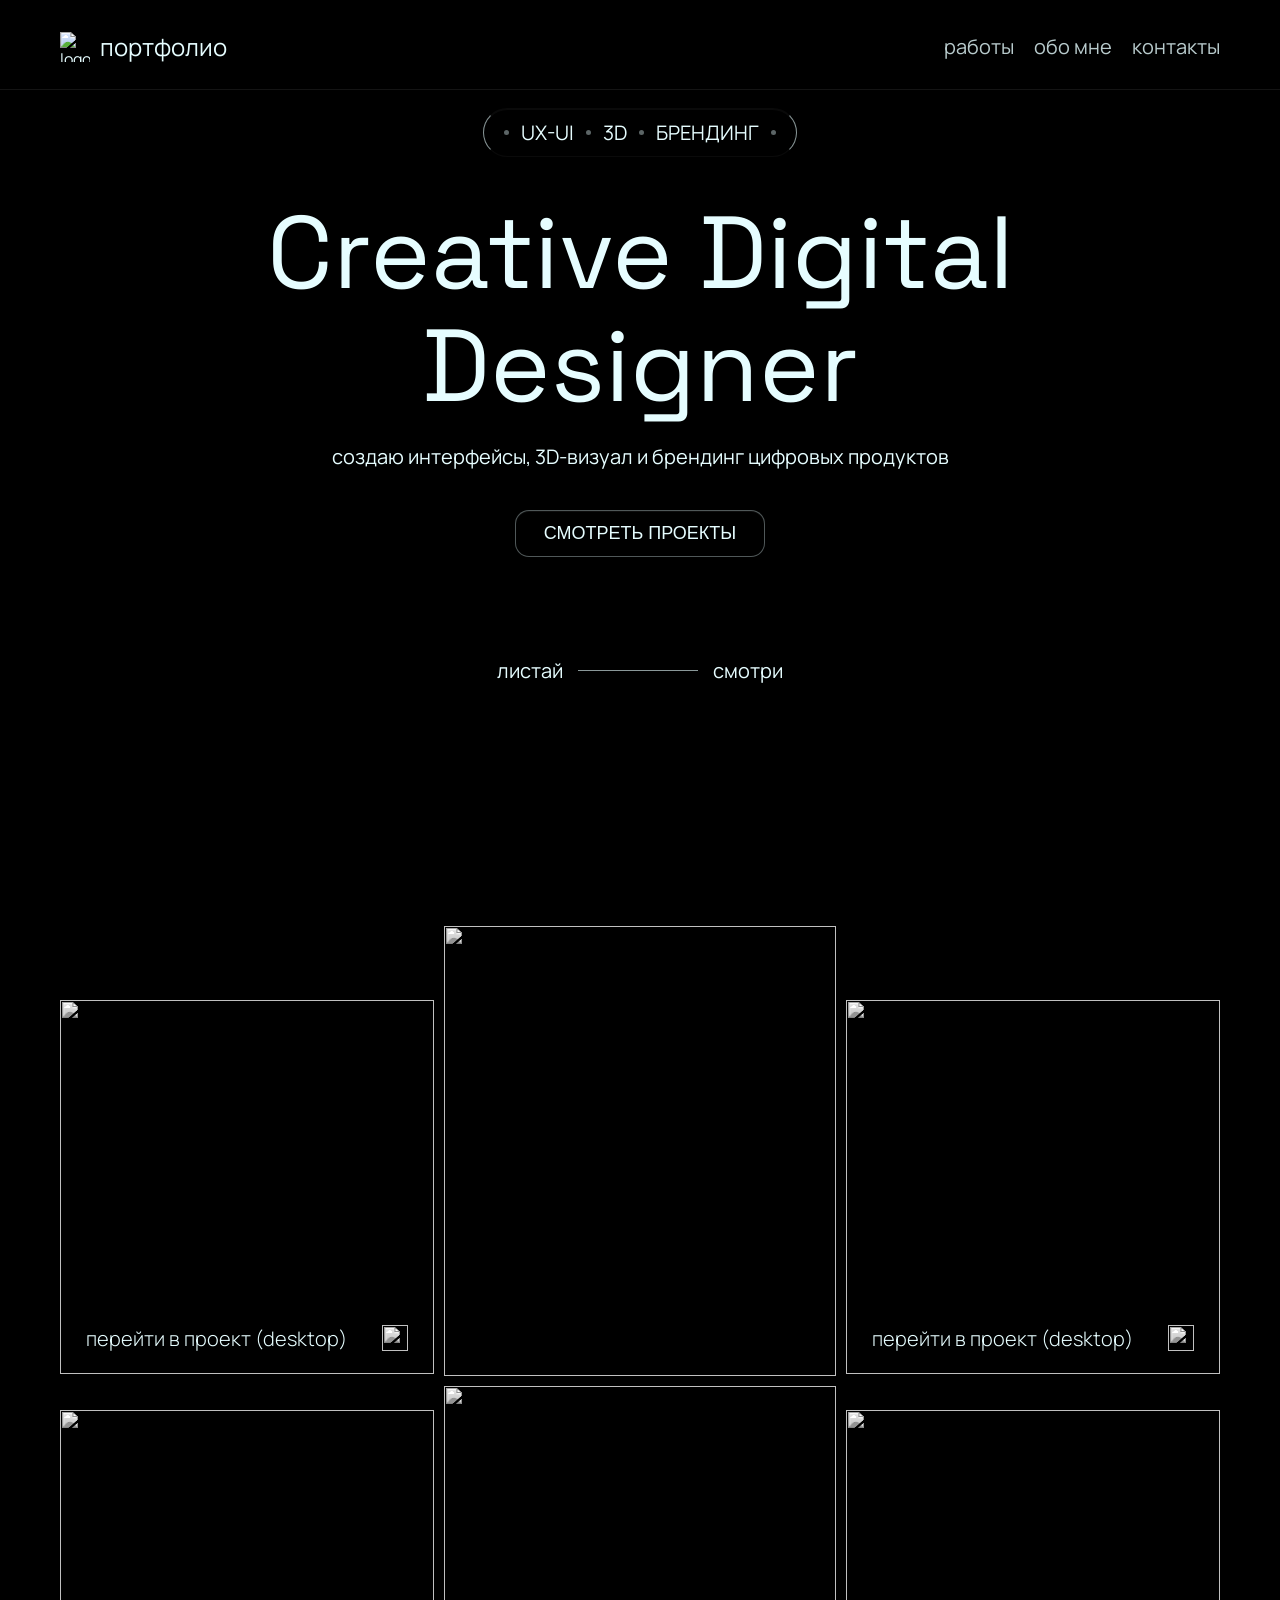
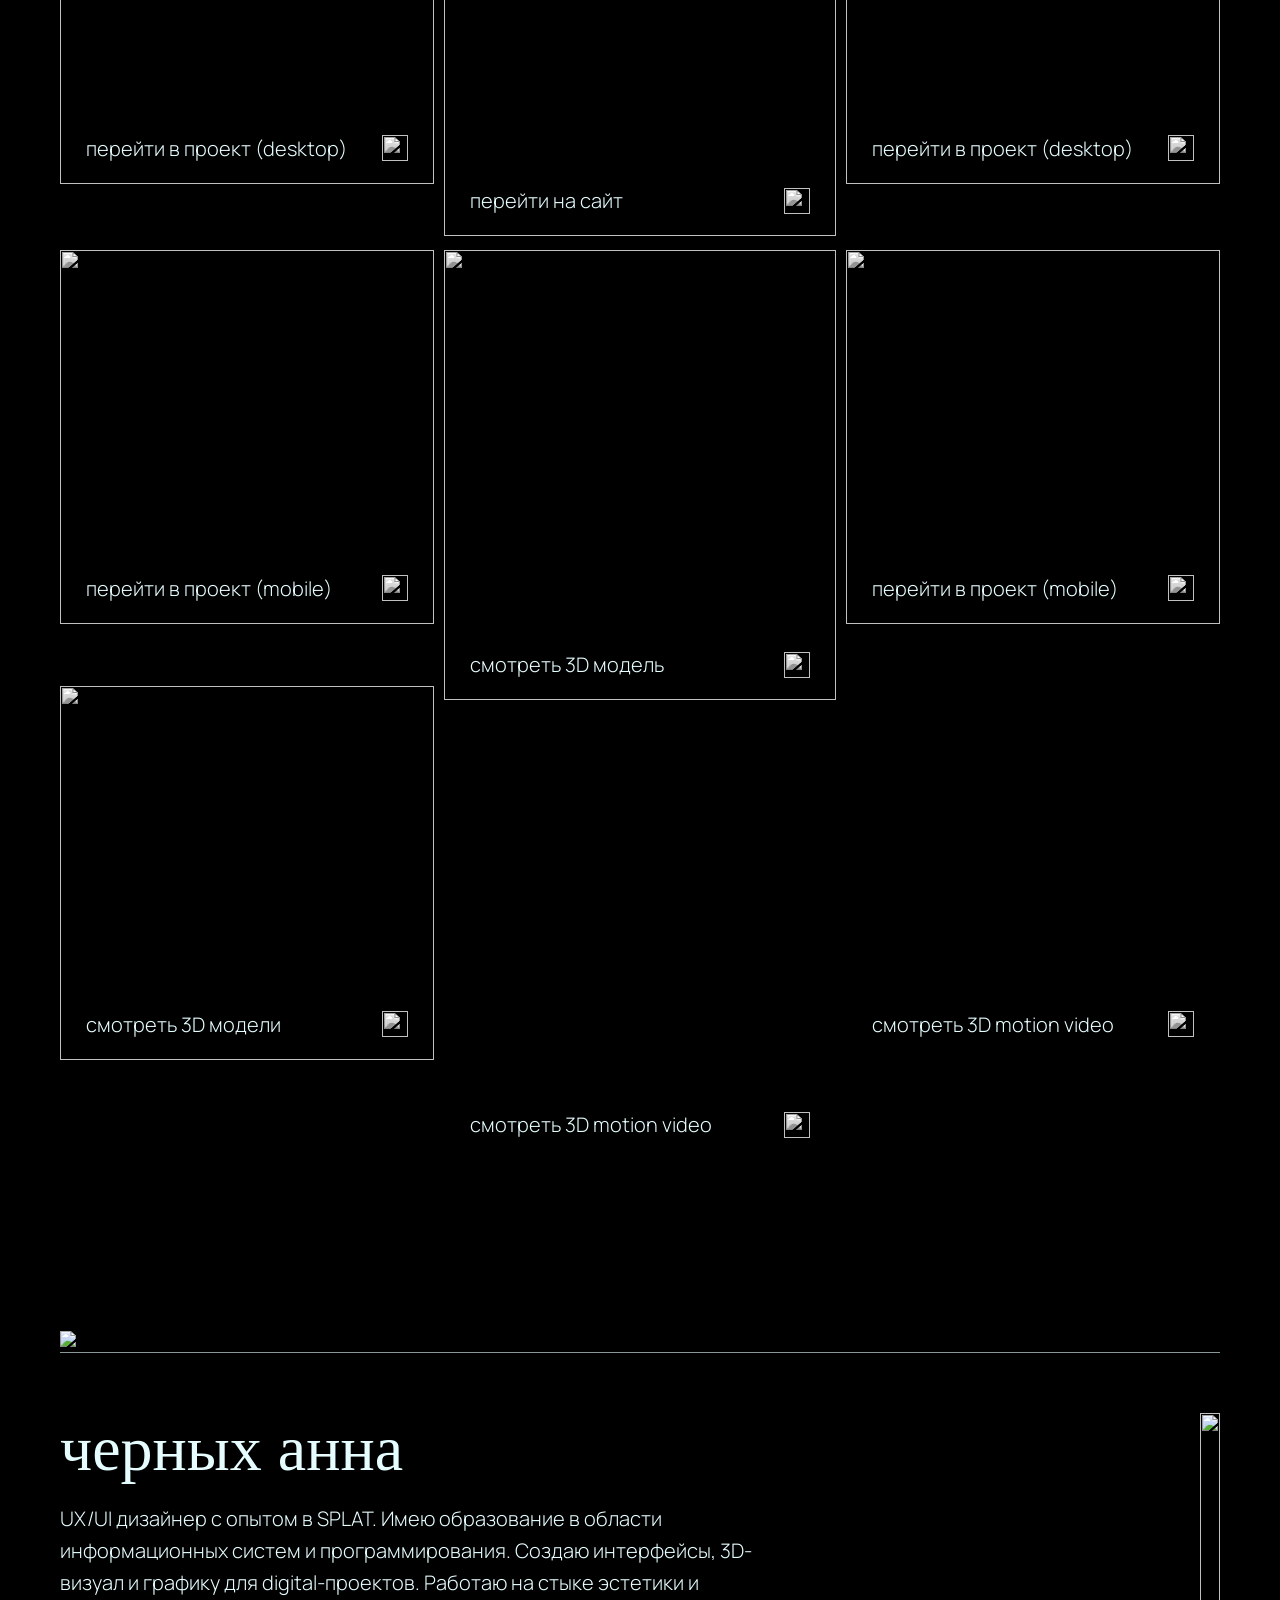
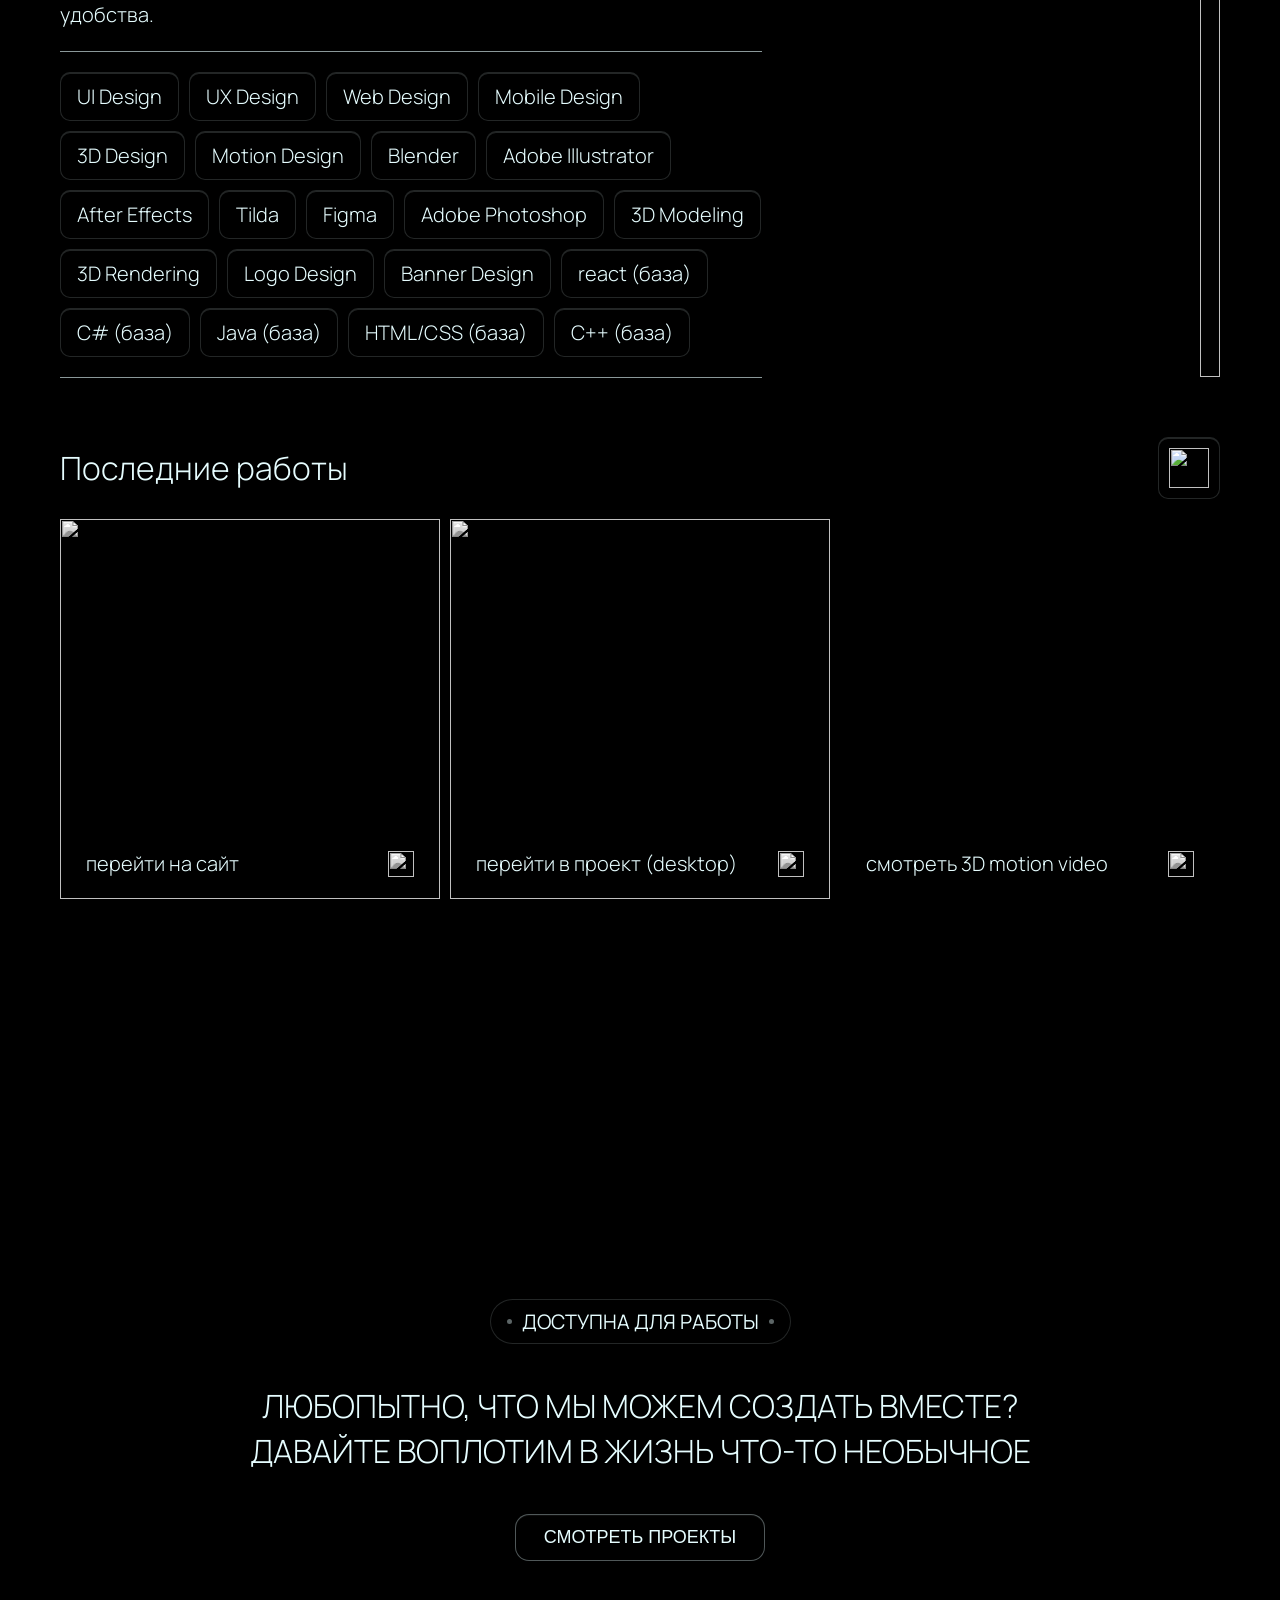
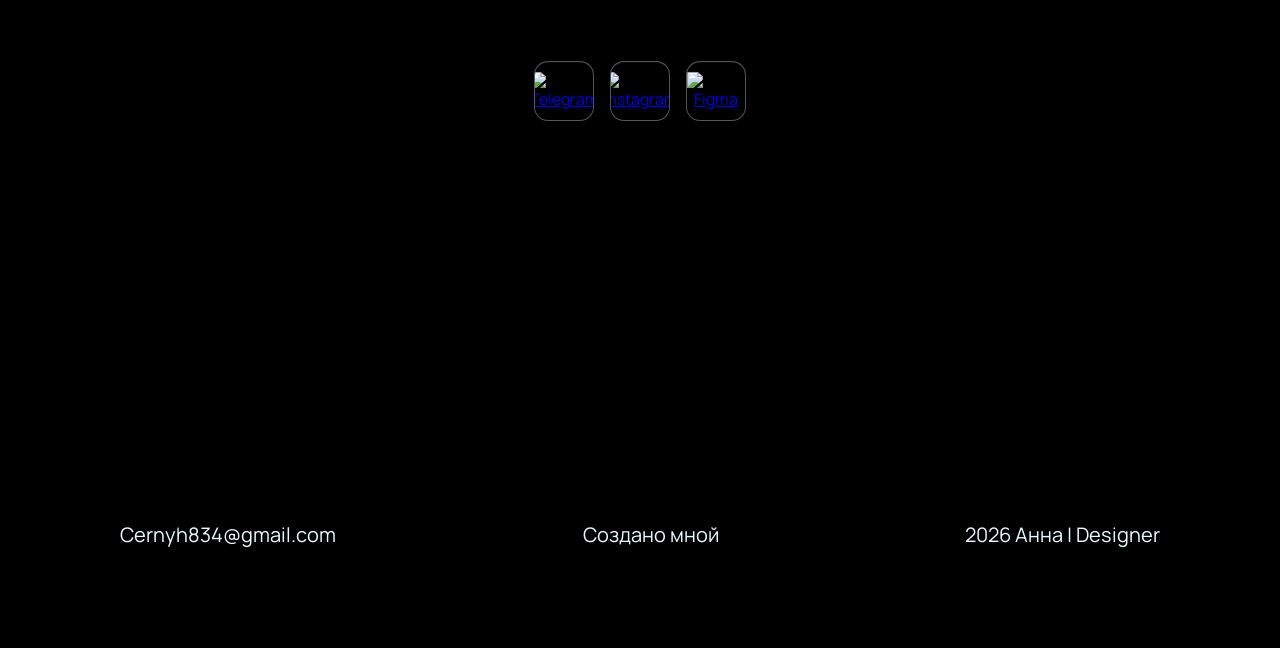
==== commit f3b0b133: "index.html" ====
--- a/index.html
+++ b/index.html
@@ -58,7 +58,7 @@
   <span>листай</span>
 
   <div class="line">
-    <img src="https://res.cloudinary.com/dcjlxlaiv/image/upload/v1777135605/mouse_nq4c8j.svg" class="mouse" alt="">
+    <img src="https://res.cloudinary.com/dcjlxlaiv/image/upload/v1783186626/mouse_xi6t4d.svg" class="mouse" alt="">
   </div>
 
   <span>смотри</span>
@@ -377,7 +377,7 @@
   <div class="contacts-footer">
     <div>Cernyh834@gmail.com</div>
     <div>Создано мной</div>
-    <div>2026 анна | UX-UI Designer</div>
+    <div>2026 Анна | Designer</div>
   </div>
 
 </section>
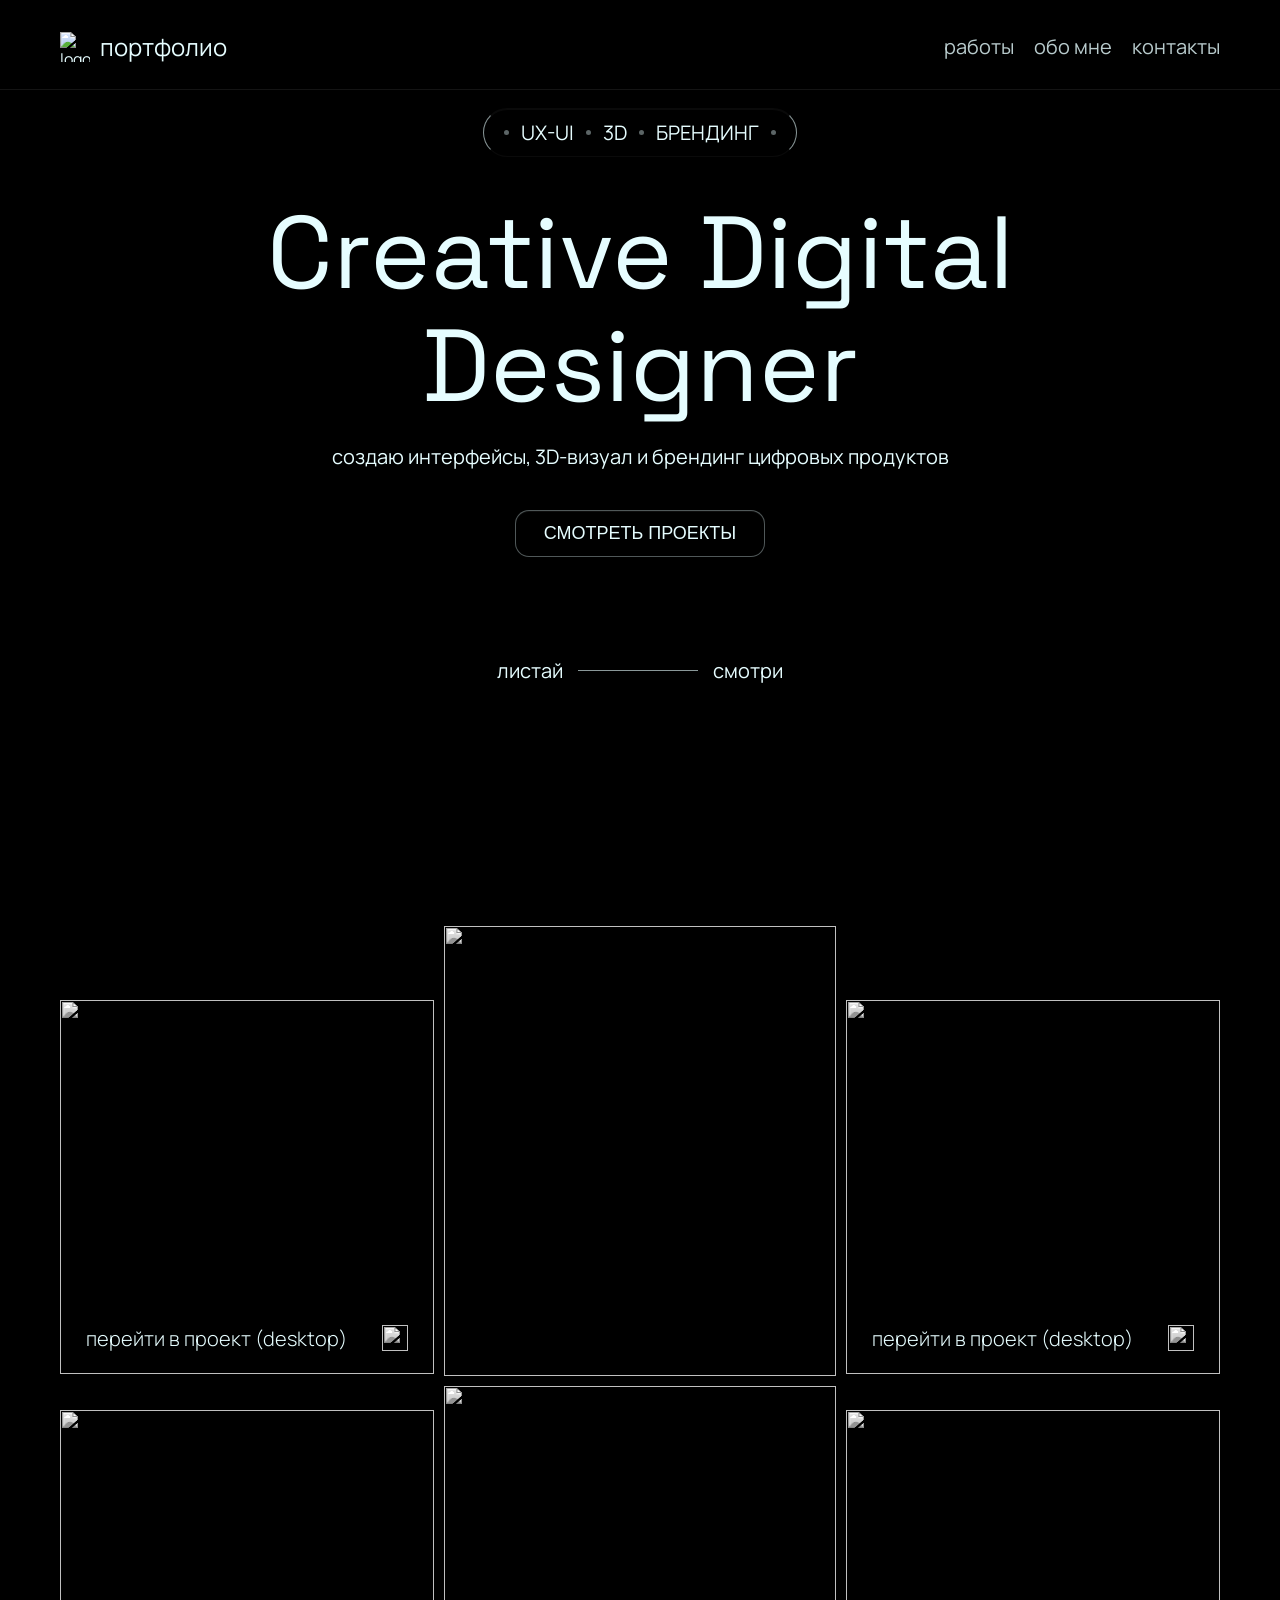
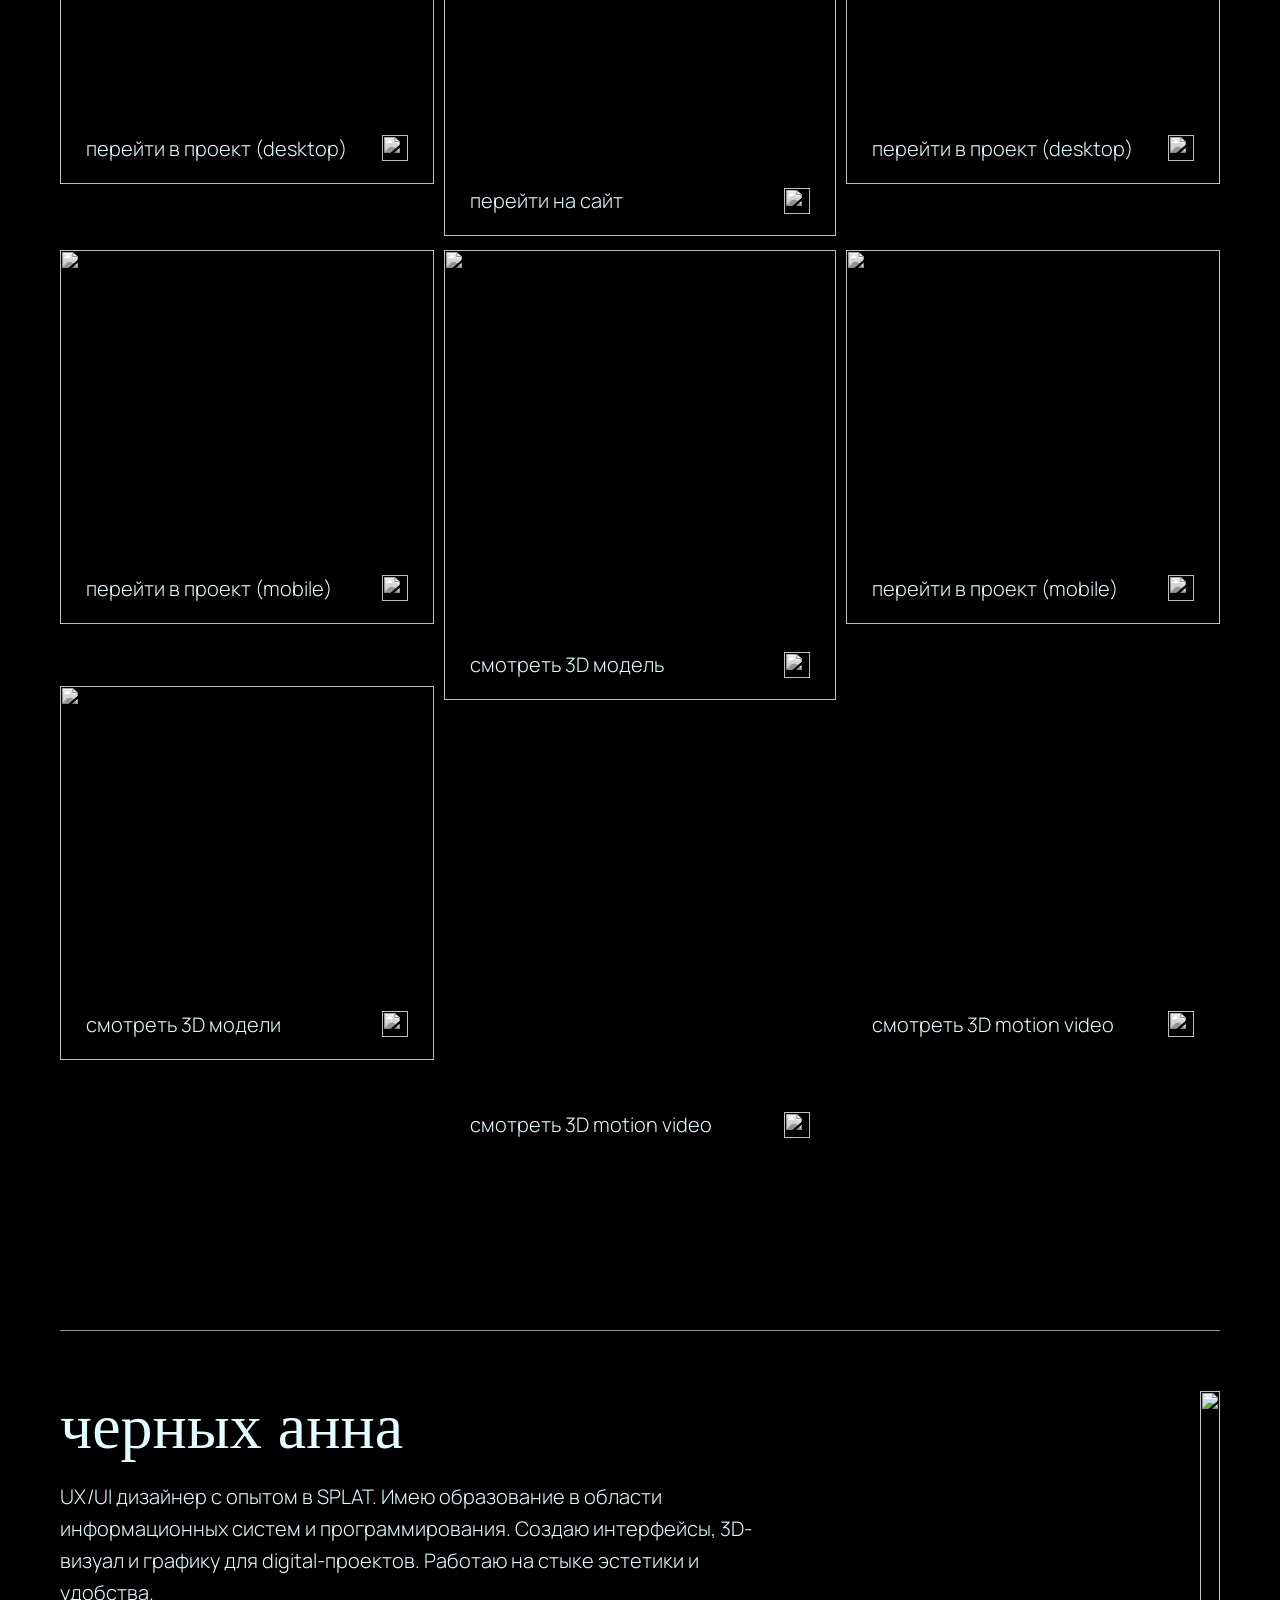
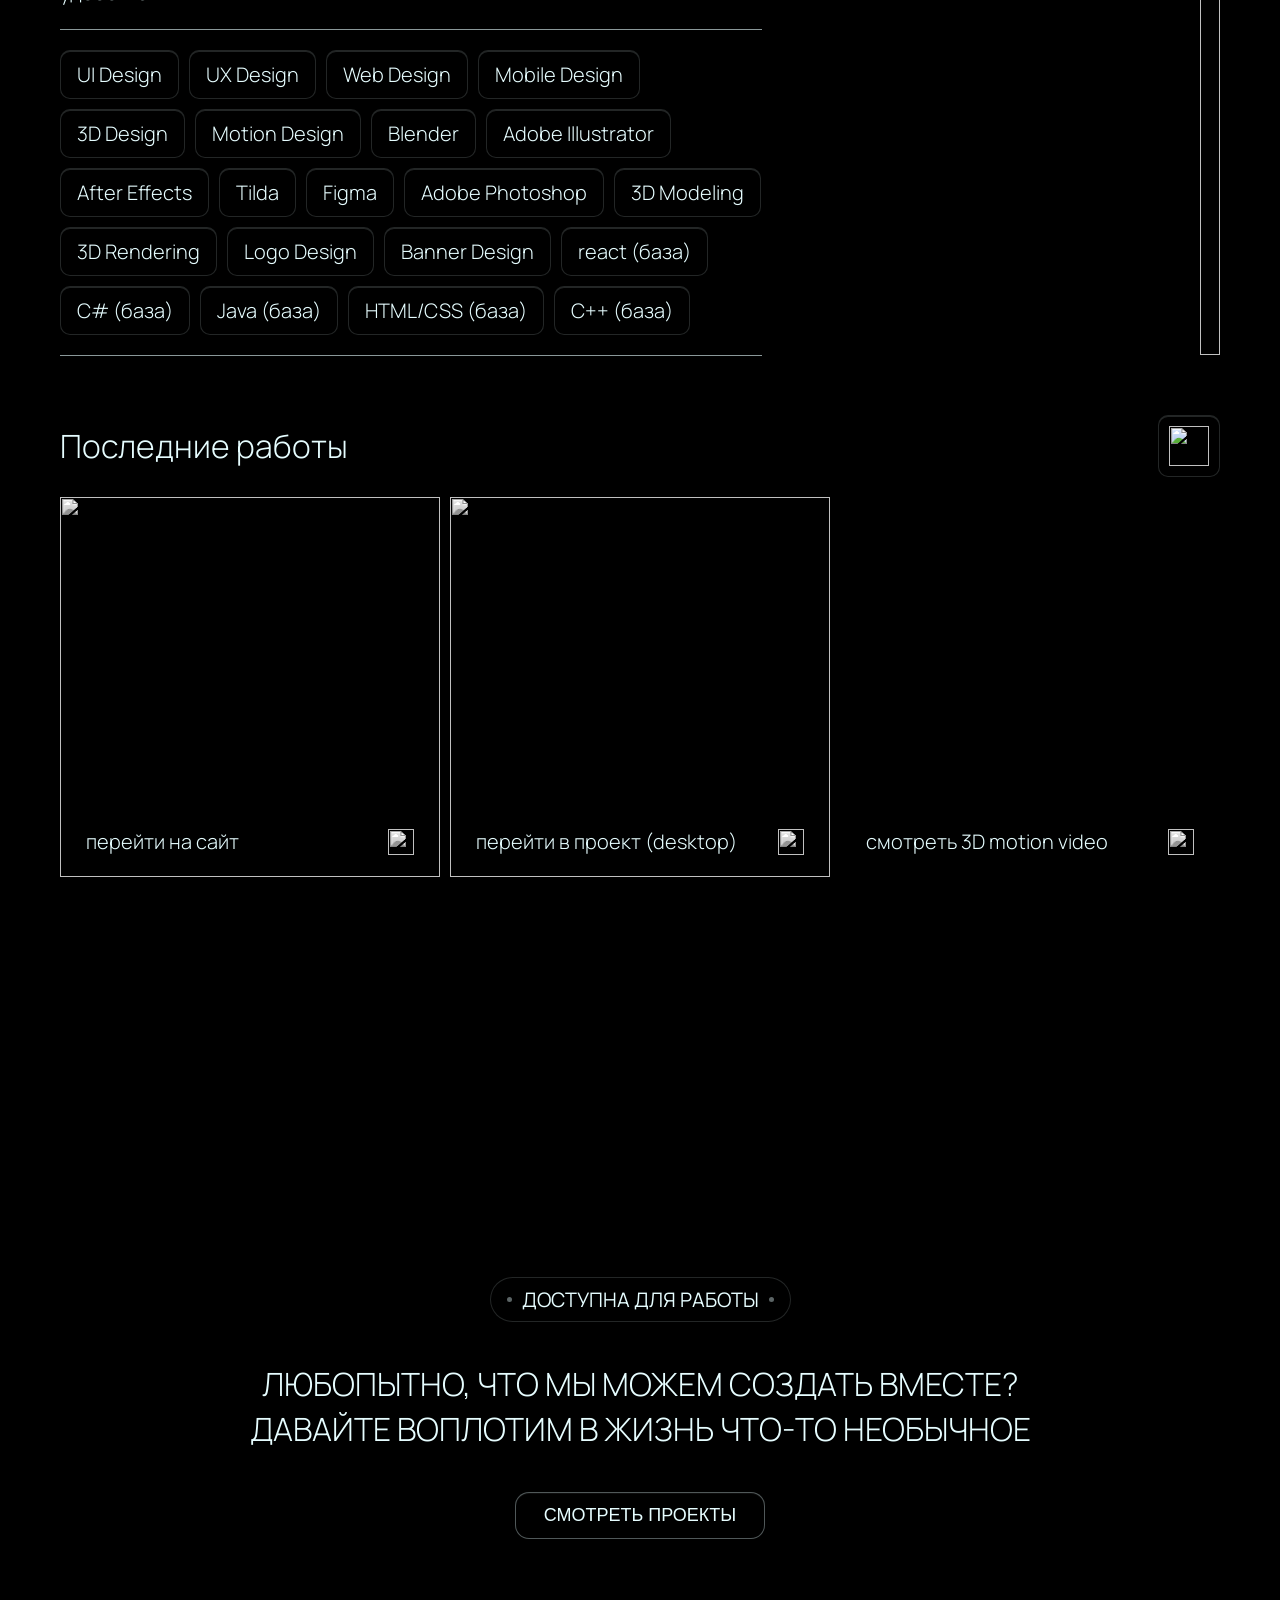
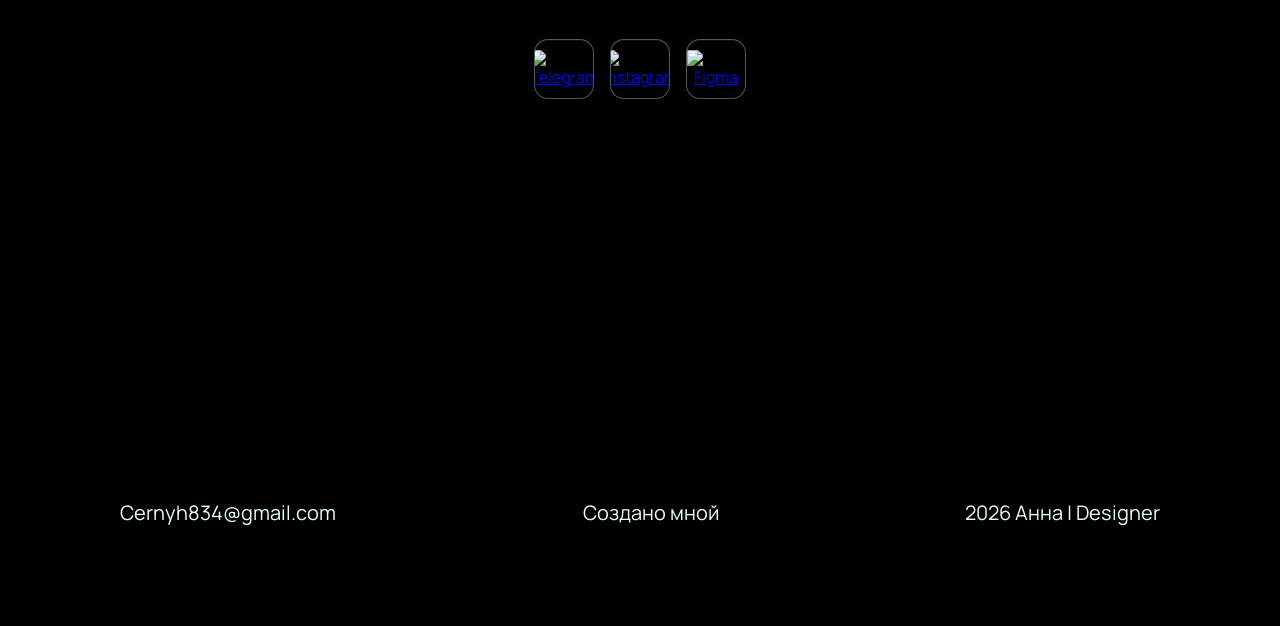
==== commit bdb59a2b: "index.html" ====
--- a/index.html
+++ b/index.html
@@ -211,7 +211,6 @@
   <source src="https://res.cloudinary.com/dcjlxlaiv/video/upload/v1777146051/pap0001-0050_d8xkbi.mp4" type="video/mp4">
 </video>
   
-<img src="https://s13.gifyu.com/images/bqG3O.gif" class="bg-2">
   <!-- SECTION 2 (about) -->
 <section class="about" id="about">
 
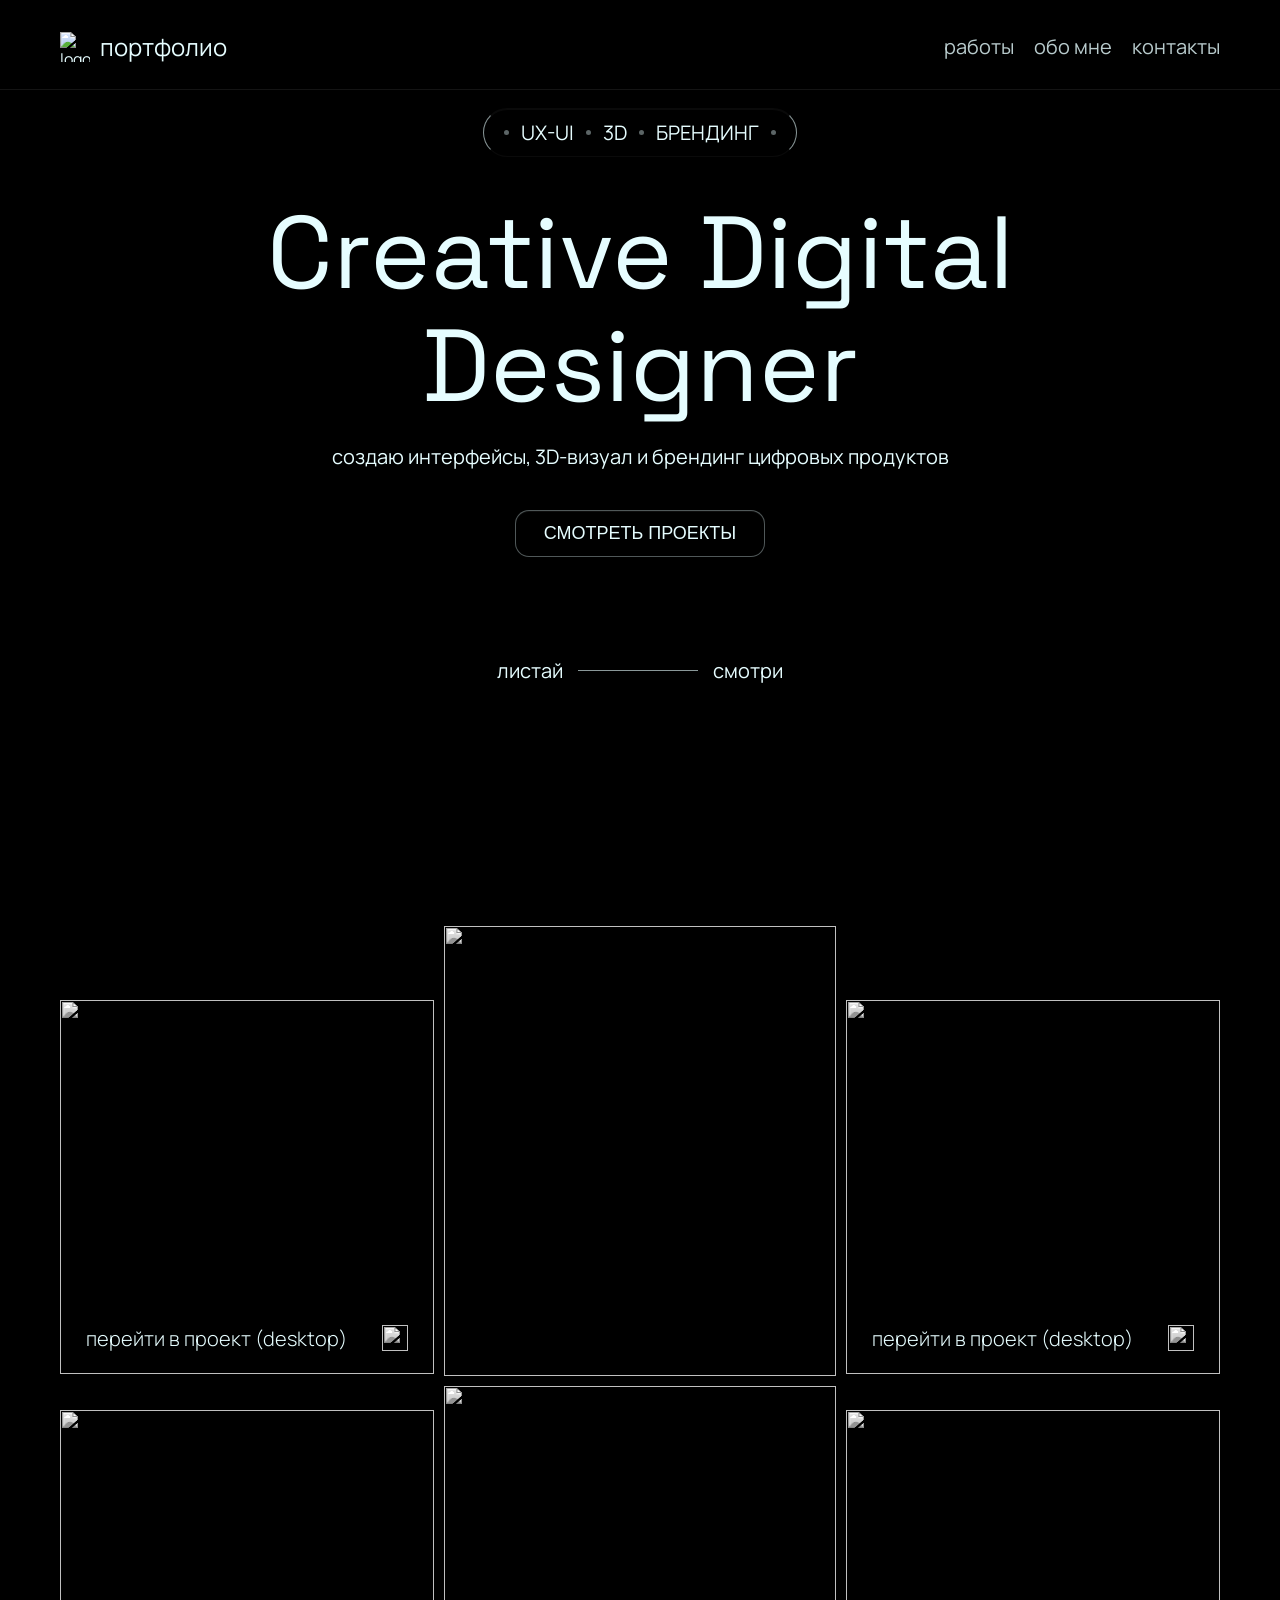
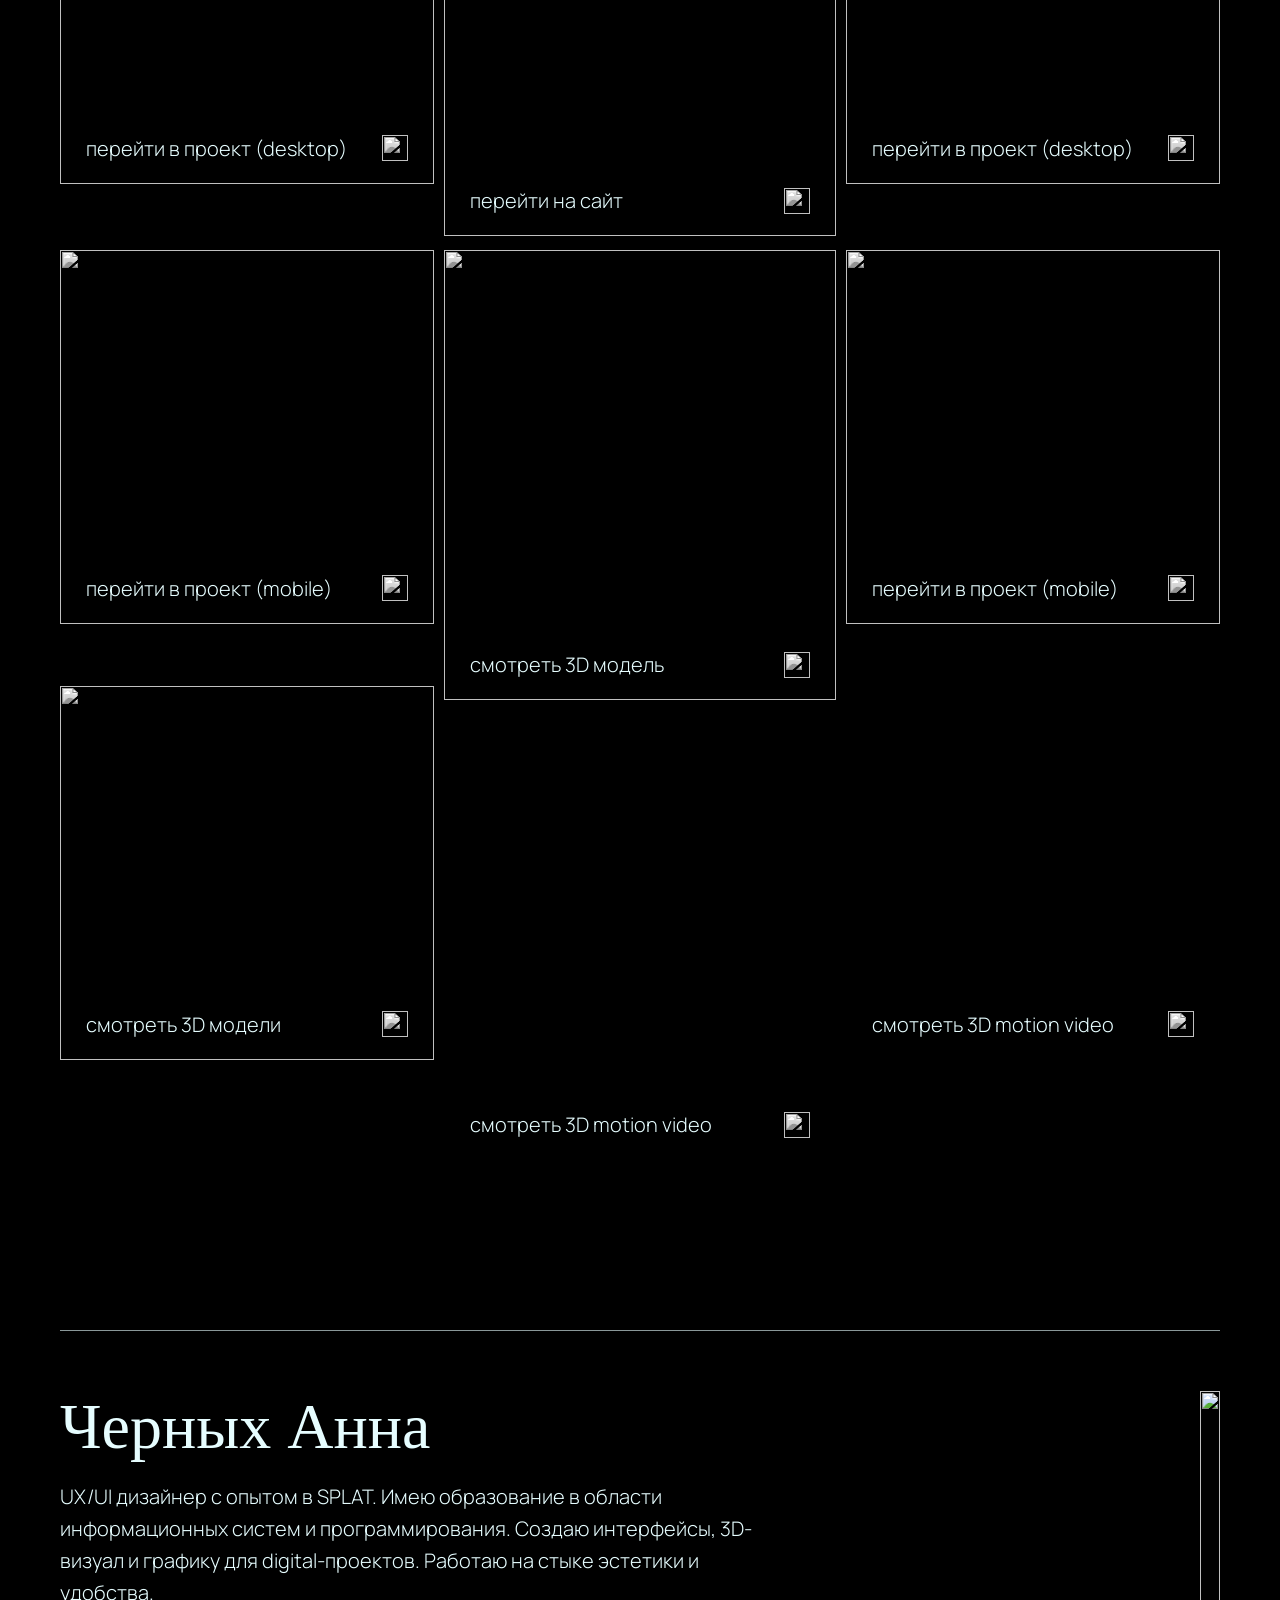
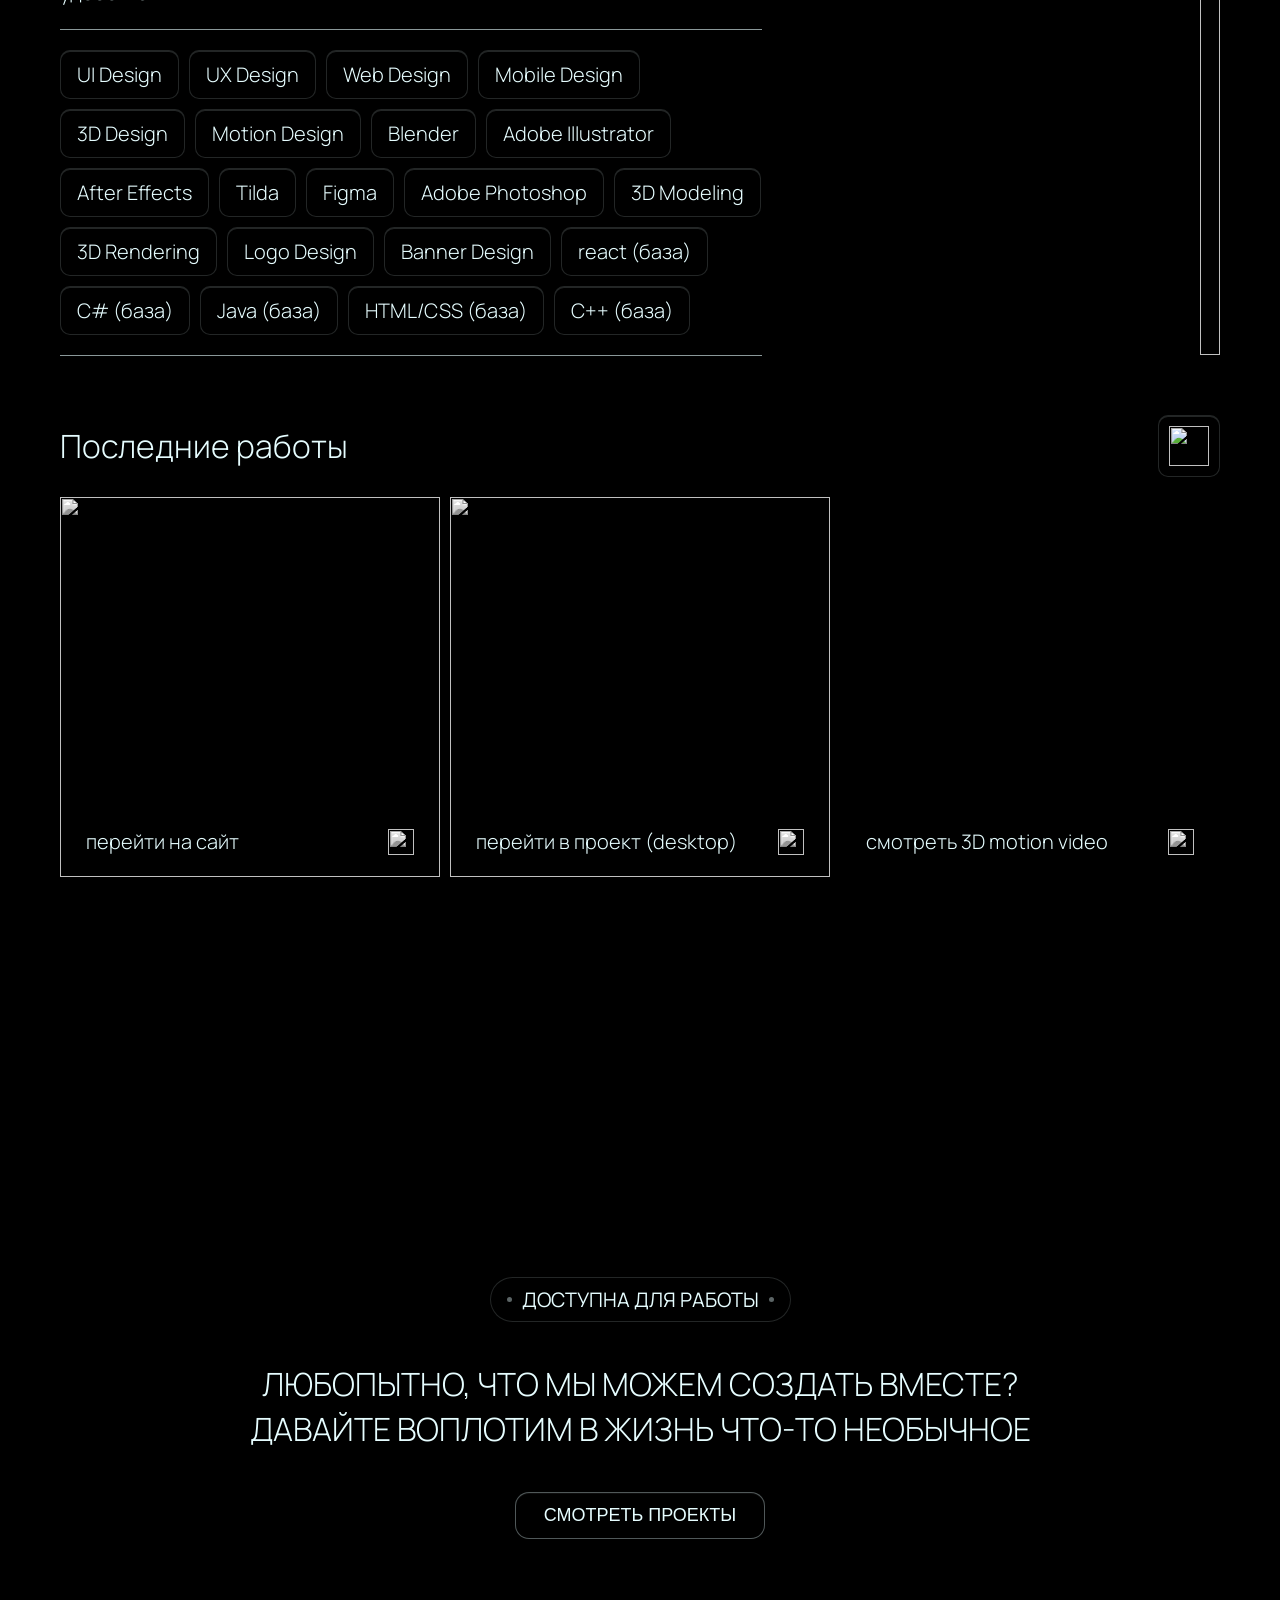
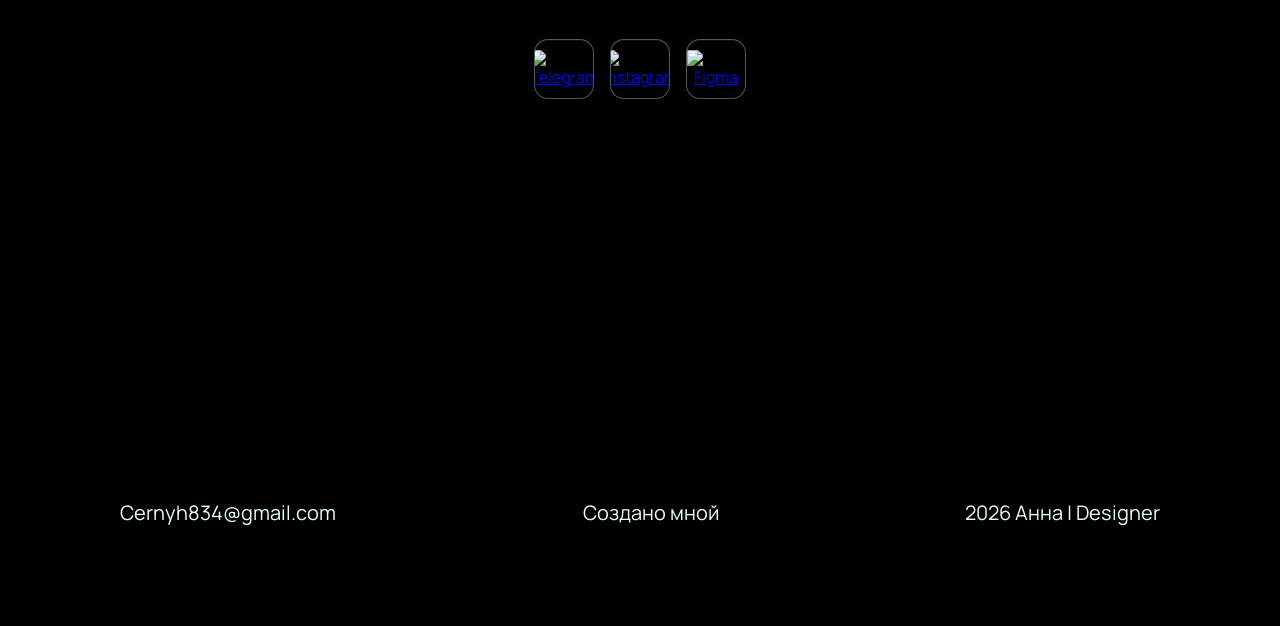
==== commit 50d29f17: "index.html" ====
--- a/index.html
+++ b/index.html
@@ -216,13 +216,13 @@
 
 
   <div class="about-line top"></div>
-<h2 class="about-title mobile">черных анна</h2>
+<h2 class="about-title mobile">Черных Анна</h2>
   <div class="about-content">
 
     <!-- ЛЕВАЯ КОЛОНКА -->
     <div class="about-left">
 
-     <h2 class="about-title desktop">черных анна</h2>
+     <h2 class="about-title desktop">Черных Анна</h2>
 
       <p class="about-text">
         UX/UI дизайнер с опытом в SPLAT.
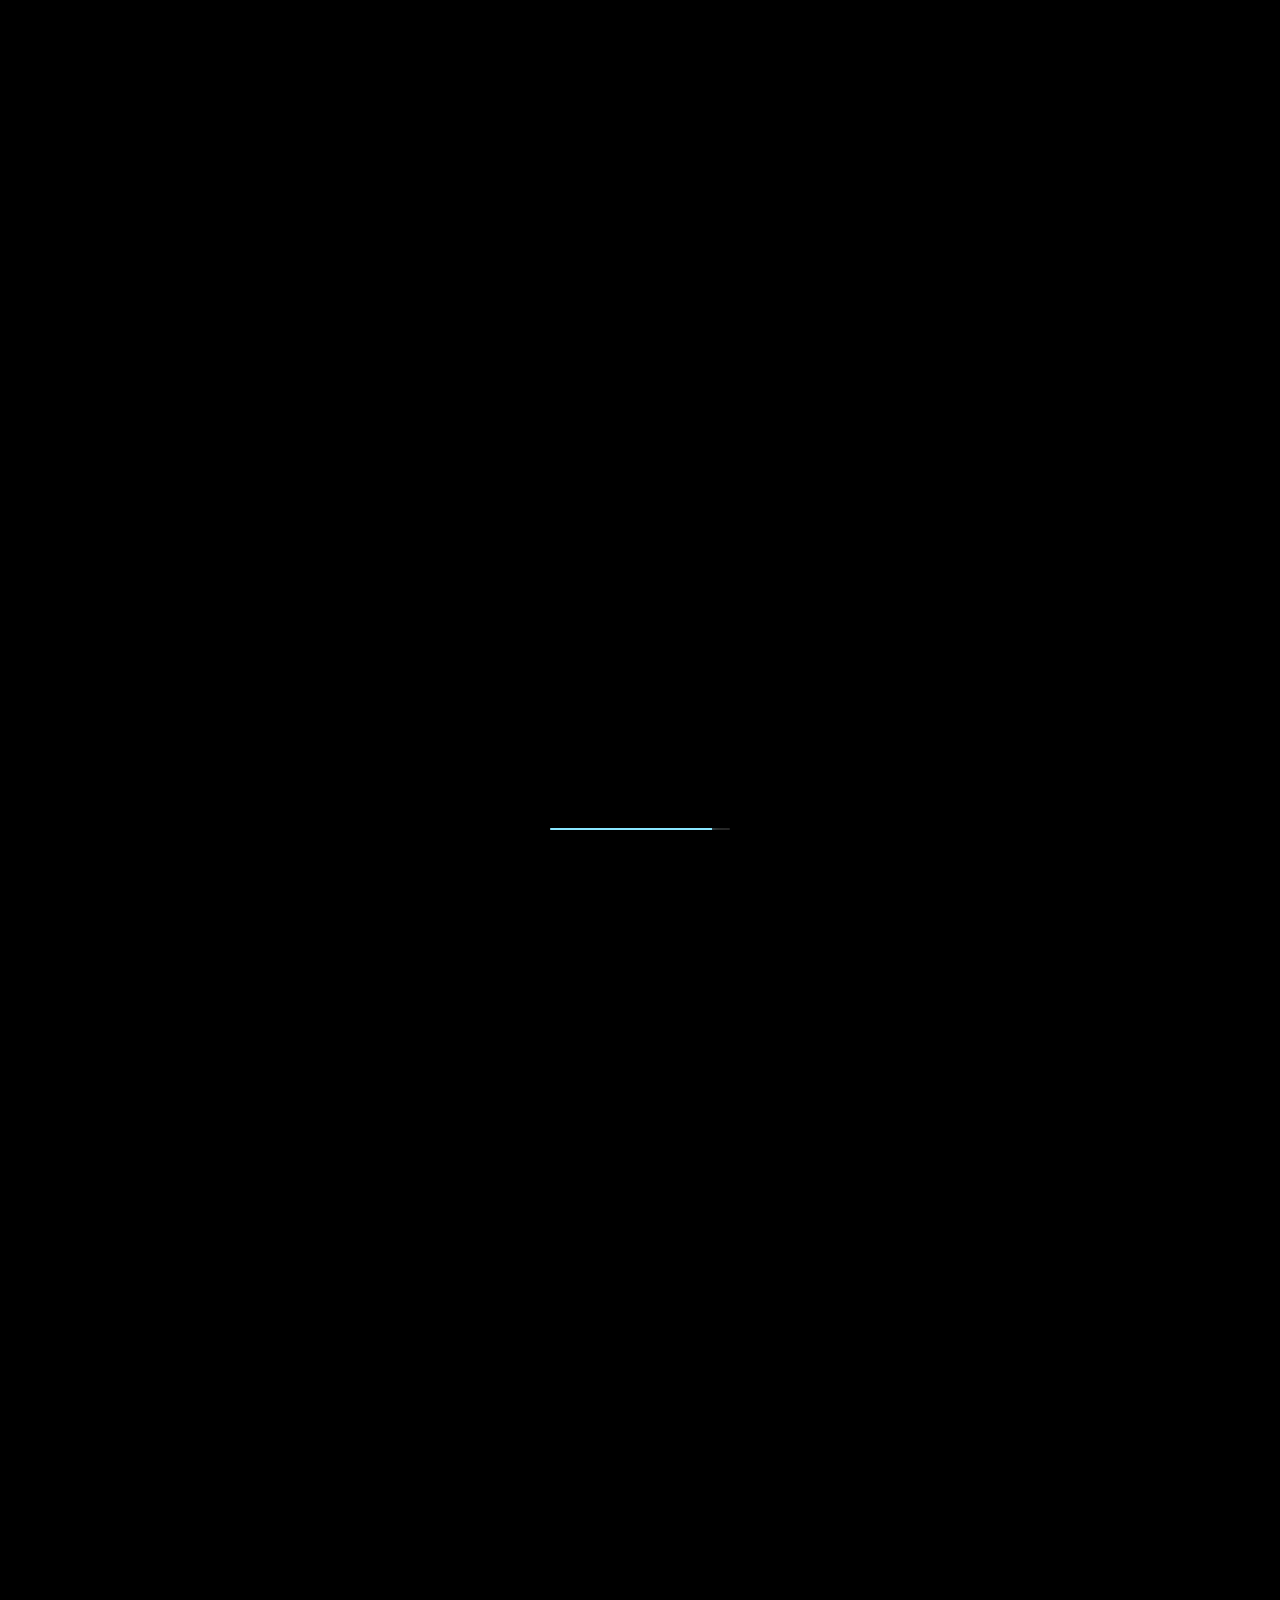
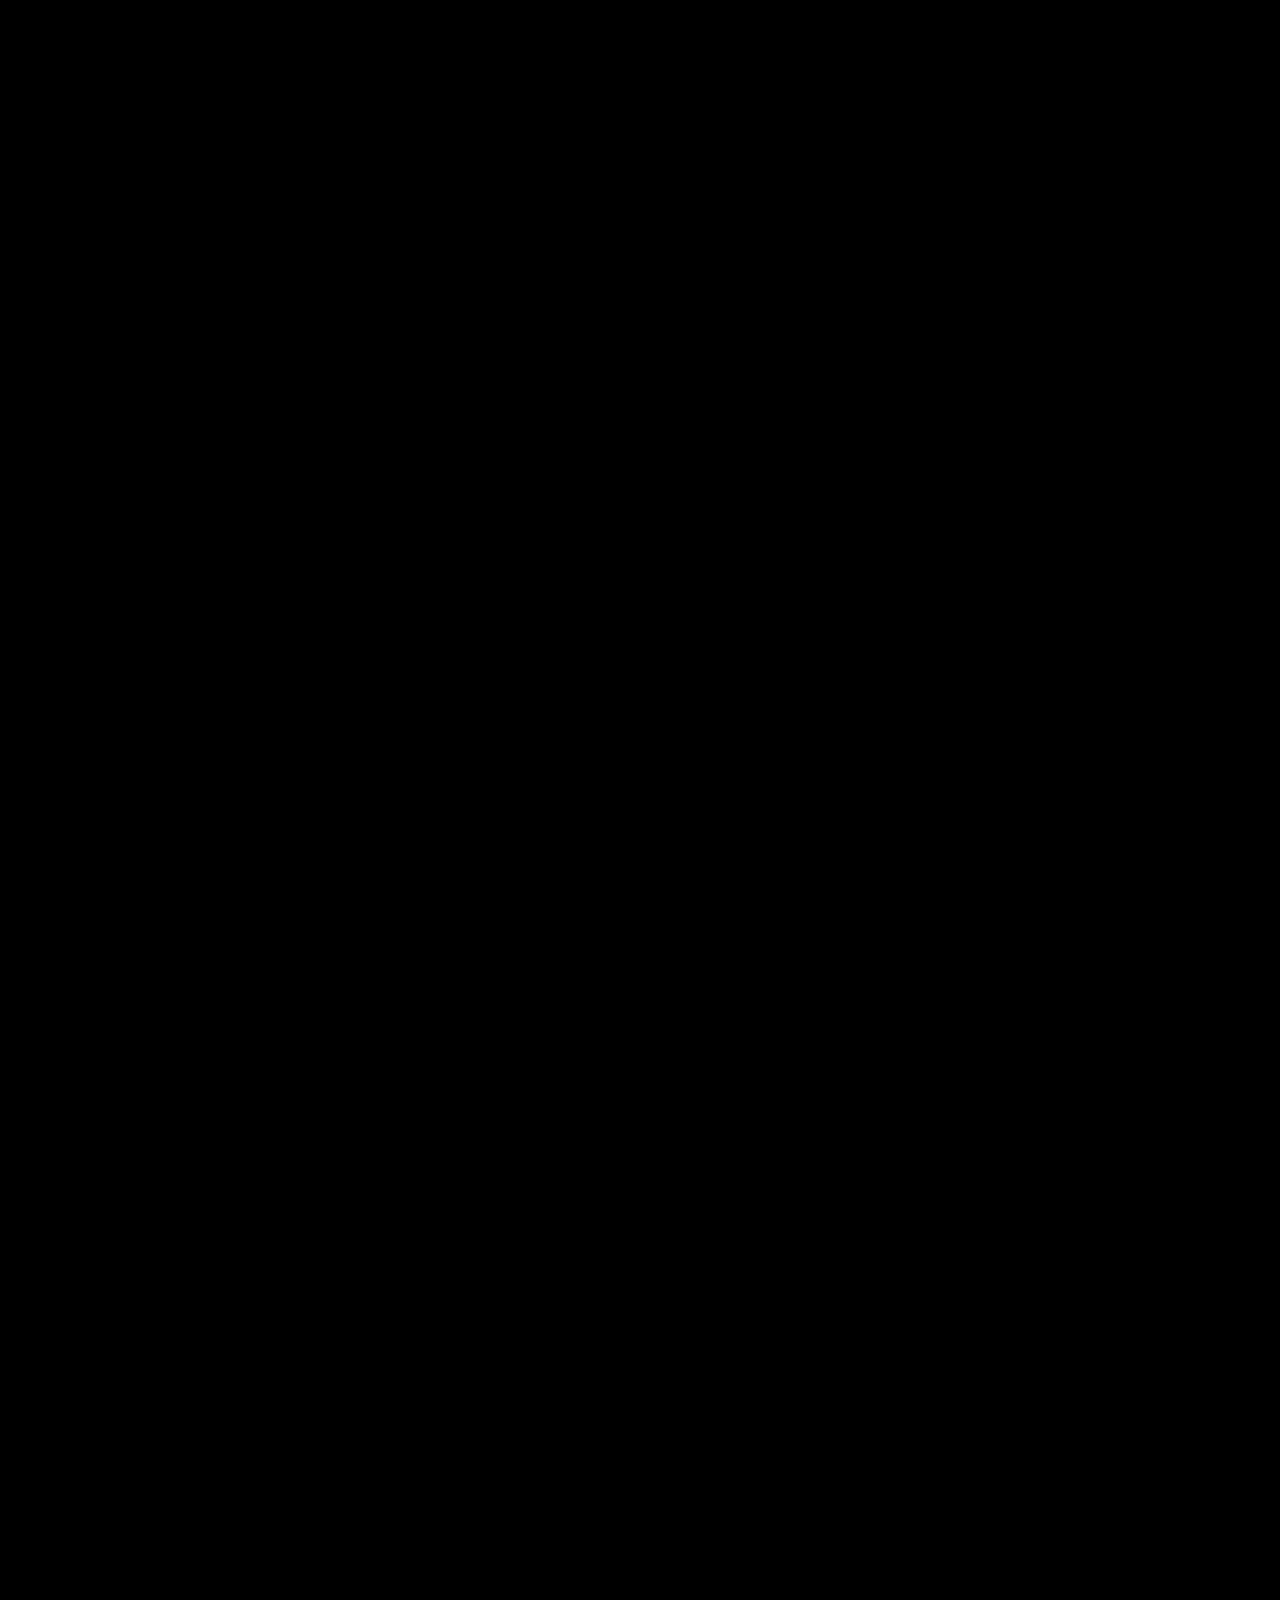
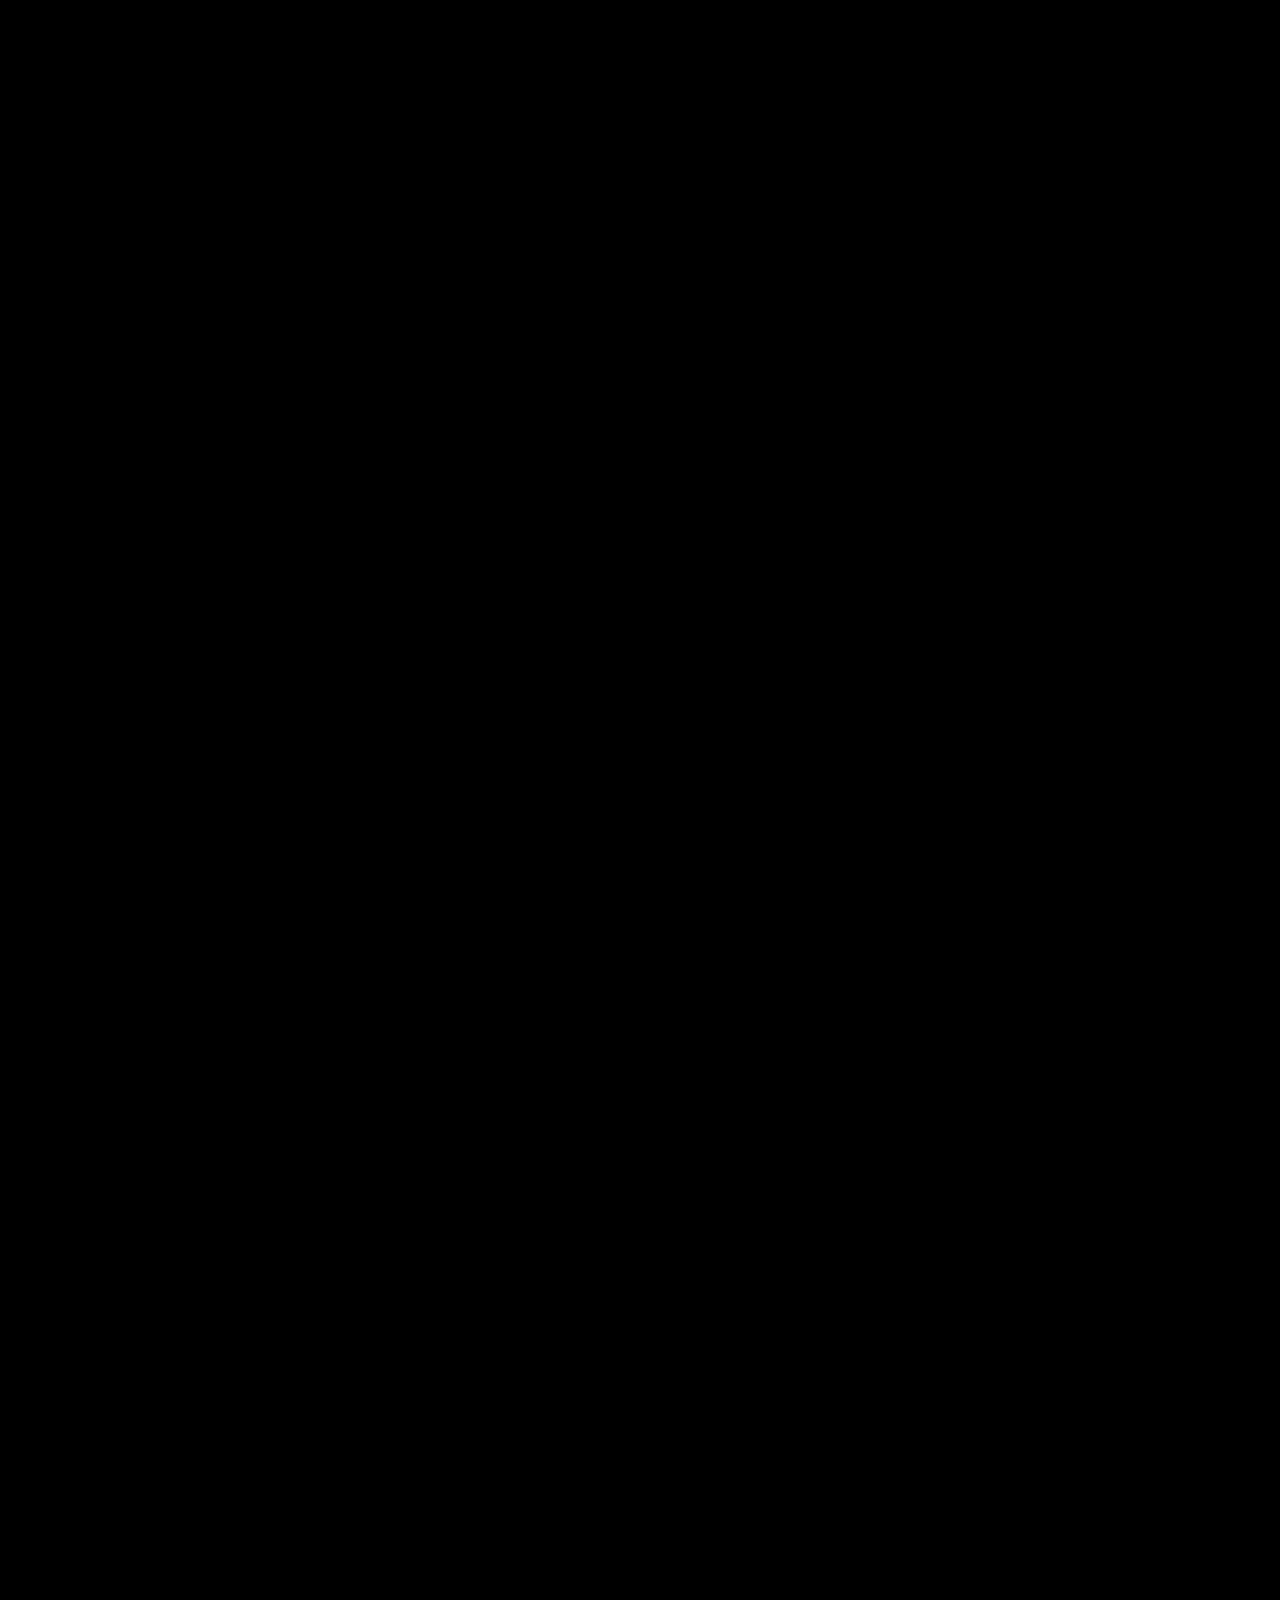
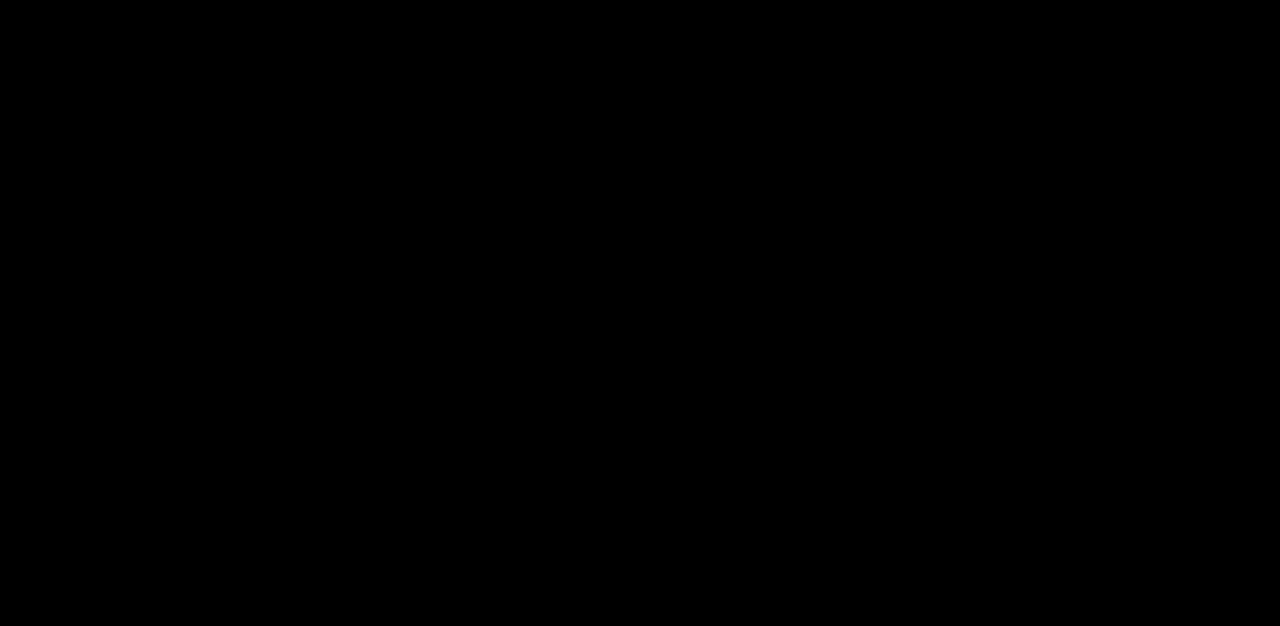
==== commit d7942efe: "Update portfolio" ====
--- a/index.html
+++ b/index.html
@@ -1,25 +1,51 @@
 <!DOCTYPE html>
 <html lang="ru">
+<!DOCTYPE html>
+<html lang="ru">
+
 <head>
-  <meta name="viewport" content="width=device-width, initial-scale=1.0">  
-  <meta charset="UTF-8">
-  <title>Мой сайт</title>
-  <link rel="stylesheet" href="style.css">
-
-  <meta property="og:title" content="Анна Черных — UX/UI дизайнер">
+
+<meta charset="UTF-8">
+
+<meta name="viewport" content="width=device-width, initial-scale=1.0">
+
+<title>Анна Черных — Creative Digital Designer</title>
+
+<link rel="stylesheet" href="./css/style.css">
+
+<meta property="og:title" content="Анна Черных — Creative Digital Designer">
 <meta property="og:description" content="UX/UI, 3D и брендинг цифровых продуктов">
 <meta property="og:image" content="https://res.cloudinary.com/dcjlxlaiv/image/upload/v1777154524/image_21_iexin1.jpg">
 <meta property="og:url" content="https://ux-ui-design-ani.github.io/portfolio/">
 <meta property="og:type" content="website">
+
+</head>
+
 <body>
+   <video class="bg-video"
+  autoplay muted loop playsinline preload="auto">
+  <source src="https://res.cloudinary.com/dcjlxlaiv/video/upload/v1783632473/pap10001-0050_fplyan.mp4">
+</video>
+  
+<div class="loader" id="loader">
+
+    <div class="loader-vignette"></div>
+
+    <div class="loader-progress-wrap">
+
+        <div class="loader-progress"></div>
+
+    </div>
+
+</div>
+<div id="page">
 <div class="bg"></div>
-</head>
   <!-- HEADER -->
   <header class="header">
   <div class="header-container">
 
    <div class="logo" id="logoScroll">
-      <img src="https://res.cloudinary.com/dcjlxlaiv/image/upload/v1777135605/logo_orqhss.svg" alt="logo">
+      <img src="https://res.cloudinary.com/dcjlxlaiv/image/upload/v1783627013/Vector_8_byzsho.svg" alt="logo">
       <span>портфолио</span>
     </div>
 
@@ -74,7 +100,7 @@
  <a href="#" class="card">
       <img src="https://res.cloudinary.com/dcjlxlaiv/image/upload/v1777135607/%D0%B1%D1%83%D0%BB%D0%BA%D0%B8_ug1tcs.jpg" alt="">
       <div class="card-overlay">
-        <span>перейти в проект (desktop)</span>
+       <span>перейти на сайт</span>
         <div class="arrow">
           <img src="https://res.cloudinary.com/dcjlxlaiv/image/upload/v1777135604/arrow_hdo4tn.svg" alt="">
           <img src="https://res.cloudinary.com/dcjlxlaiv/image/upload/v1777135604/arrow_hdo4tn.svg" alt="" class="second">
@@ -166,16 +192,21 @@
       </div>
     </a>
 
-    <a href="#" class="card">
-      <img src="https://s13.gifyu.com/images/bqG9L.png" alt="">
-      <div class="card-overlay">
-        <span>смотреть 3D модели</span>
-        <div class="arrow">
-          <img src="https://res.cloudinary.com/dcjlxlaiv/image/upload/v1777135604/arrow_hdo4tn.svg" alt="">
-          <img src="https://res.cloudinary.com/dcjlxlaiv/image/upload/v1777135604/arrow_hdo4tn.svg" alt="" class="second">
-        </div>
-      </div>
-    </a>
+ <a href="#" class="card">
+  <video autoplay muted loop playsinline>
+    <source src="https://res.cloudinary.com/dcjlxlaiv/video/upload/v1783615142/organ0001-0300_kvhymi.mp4" type="video/mp4">
+  </video>
+
+  <div class="card-overlay">
+    <span>смотреть 3D motion video</span>
+
+    <div class="arrow">
+      <img src="https://res.cloudinary.com/dcjlxlaiv/image/upload/v1777135604/arrow_hdo4tn.svg" alt="">
+      <img src="https://res.cloudinary.com/dcjlxlaiv/image/upload/v1777135604/arrow_hdo4tn.svg" alt="" class="second">
+    </div>
+
+  </div>
+</a>
 
     <a href="#" class="card">
   <video autoplay muted loop playsinline>
@@ -207,10 +238,7 @@
   </div>
 </section>
 
- <video class="bg-video" autoplay muted loop playsinline>
-  <source src="https://res.cloudinary.com/dcjlxlaiv/video/upload/v1777146051/pap0001-0050_d8xkbi.mp4" type="video/mp4">
-</video>
-  
+
   <!-- SECTION 2 (about) -->
 <section class="about" id="about">
 
@@ -422,413 +450,8 @@
 </div>
   </div>
 </div>
-<script>
-const modal = document.getElementById('modal');
-const modalImg = document.querySelector('.modal-image');
-const slider = document.querySelector('.modal-slider');
-document.addEventListener('click', (e) => {
-
-});
-const overlay = document.querySelector('.modal-overlay');
-const desktopOnlyCards = [0, 2, 3, 5]; // 1,3,4,6 (индексы с 0)
-const modalCards = [7, 9, 10, 11];     // 8,10,11,12
-const allCards = document.querySelectorAll('.grid .card');
-
-const splatImages = [
-  "https://s13.gifyu.com/images/bqG9L.png",
-  "https://s13.gifyu.com/images/bqG9x.png",
-  "https://s13.gifyu.com/images/bqG9N.png"
-];
-
-let currentIndex = 0;
-
-// 👉 ОТКРЫТИЕ ВСЕХ КАРТОЧЕК
-     const links = {
-  0: {
-    desktop: "https://www.figma.com/proto/aNk82TmbWRkNP9cesz4C9d/%E2%80%9CBakery-symphony%E2%80%9D?node-id=1-106&viewport=872%2C40%2C0.23&t=uHichdEHyWXNjWzc-1&scaling=min-zoom&content-scaling=fixed&page-id=0%3A1"
-  },
-
-  2: {
-    desktop: "https://www.figma.com/proto/EYcNWFNqnxhJ0APQWmLhMF/%D1%81%D1%82%D1%83%D0%B4%D0%B8%D1%8F-%D1%84%D0%BE%D1%80%D0%BC?node-id=1-144&viewport=470%2C188%2C0.1&t=SyO4RaVbs98bhh1U-1&scaling=min-zoom&content-scaling=fixed&starting-point-node-id=1%3A144&page-id=0%3A1"
-  },
-
-  3: {
-    desktop: "https://www.figma.com/proto/iQh4DZPoIeXilyMmQ0Crj0/insurance?node-id=1-2593&viewport=40%2C144%2C0.19&t=GQP5dbyuCiNR6uMe-1&scaling=min-zoom&content-scaling=fixed&starting-point-node-id=1%3A2593&page-id=0%3A1"
-  },
-4: {
-  desktop: "https://fully-calm-73039026.figma.site/home",
-  mobile: "https://fully-calm-73039026.figma.site/home"
-},
-  5: {
-    desktop: "https://www.figma.com/proto/r2ssJecFsFbeLnqOYfKSrS/Lumi%C3%A8re1?node-id=1-821&viewport=40%2C353%2C0.08&t=mQUcwyUXcawD32Bo-1&scaling=min-zoom&content-scaling=fixed&starting-point-node-id=1%3A821&page-id=0%3A1"
-  },
-
-  6: {
-    desktop: "https://www.figma.com/proto/58FZnfBrmm4Ud5zpnuxXWH/%D0%BD%D1%84%D1%82-dekstop?node-id=0-49&viewport=40%2C52%2C0.54&t=uFIN6jrqIsB7x6m6-1&scaling=min-zoom&content-scaling=fixed&page-id=0%3A1",
-    mobile: "https://www.figma.com/proto/XByM4k3wqCGaznVKVQpIEN/%D0%BD%D1%84%D1%82-mobile?node-id=0-988&viewport=230%2C40%2C0.78&t=L7LDGVP3lAHz4aur-1&scaling=min-zoom&content-scaling=fixed&page-id=0%3A1"
-  },
-
-  8: {
-    desktop: "https://www.figma.com/proto/HcdH3cYaplAO6T1jBUzXB2/%D0%B2%D0%B0%D0%B7%D1%8B-dekstop?node-id=0-882&viewport=304%2C483%2C0.1&t=lHflbOR0Auuiotlc-1&scaling=min-zoom&content-scaling=fixed&starting-point-node-id=0%3A882&page-id=0%3A1",
-    mobile: "https://www.figma.com/proto/rzTi0i4KBDAcTll5PbHgLv/%D0%B2%D0%B0%D0%B7%D1%8B-mobile?node-id=0-928&viewport=328%2C223%2C0.33&t=3Yxb0KsC0QZEttan-1&scaling=min-zoom&content-scaling=fixed&starting-point-node-id=0%3A928&page-id=0%3A1"
-  }
-};
-
-allCards.forEach((card, index) => {
-  card.addEventListener('click', (e) => {
-
-    const isMobile = window.innerWidth <= 768;
-
-    // 👉 карточка "обо мне"
-   if (index === 1) {
-  e.preventDefault();
-
-  const aboutSection = document.getElementById('about');
-  const isMobile = window.innerWidth <= 768;
-
-  const offset = isMobile ? 20 : 100;
-
-  const top = aboutSection.getBoundingClientRect().top + window.scrollY - offset;
-
-  window.scrollTo({
-    top: top,
-    behavior: 'smooth'
-  });
-
-  return;
-}
-
-    // 👉 если есть ссылка
-    if (links[index]) {
-      e.preventDefault();
-
-      const link = links[index];
-
-      // 🔥 если только desktop
-      if (!link.mobile && isMobile) {
-        modalImg.style.display = "none";
-        slider.style.display = "none";
-        document.querySelector('.modal-message').style.display = "flex";
-
-        modal.classList.add('active');
-        return;
-      }
-
-      const url = isMobile 
-        ? link.mobile 
-        : link.desktop;
-
-      window.open(url, '_blank');
-      return;
-    }
-
-    // 👉 МОДАЛКА (как было)
-    if (modalCards.includes(index)) {
-      e.preventDefault();
-
-      document.querySelector('.modal-message').style.display = "none";
-
-      if (index === 9) {
-        modalImg.style.display = "none";
-        slider.style.display = "block";
-
-        slider.innerHTML = "";
-
-        splatImages.forEach((src, i) => {
-          const div = document.createElement('div');
-          div.classList.add('modal-slide');
-
-          if (i === 0) div.classList.add('active');
-
-          div.innerHTML = `
-            <div class="slide-inner">
-
-              <button class="modal-nav left">
-                <div class="arrow left">
-                  <img src="https://res.cloudinary.com/dcjlxlaiv/image/upload/v1777135610/%D1%81%D1%82%D1%80%D0%B5%D0%BB%D0%B0_e62yoh.svg">
-                  <img src="https://res.cloudinary.com/dcjlxlaiv/image/upload/v1777135610/%D1%81%D1%82%D1%80%D0%B5%D0%BB%D0%B0_e62yoh.svg" class="second">
-                </div>
-              </button>
-
-              <img src="${src}">
-
-              <button class="modal-nav right">
-                <div class="arrow right">
-                  <img src="https://res.cloudinary.com/dcjlxlaiv/image/upload/v1777135610/%D1%81%D1%82%D1%80%D0%B5%D0%BB%D0%B0_e62yoh.svg">
-                  <img src="https://res.cloudinary.com/dcjlxlaiv/image/upload/v1777135610/%D1%81%D1%82%D1%80%D0%B5%D0%BB%D0%B0_e62yoh.svg" class="second">
-                </div>
-              </button>
-
-            </div>
-          `;
-
-          const prevBtn = div.querySelector('.modal-nav.left');
-          const nextBtn = div.querySelector('.modal-nav.right');
-
-          prevBtn.addEventListener('click', (e) => {
-            e.stopPropagation();
-            currentIndex = (currentIndex - 1 + splatImages.length) % splatImages.length;
-            updateSlider();
-          });
-
-          nextBtn.addEventListener('click', (e) => {
-            e.stopPropagation();
-            currentIndex = (currentIndex + 1) % splatImages.length;
-            updateSlider();
-          });
-
-          slider.appendChild(div);
-        });
-
-        currentIndex = 0;
-        updateSlider();
-     } else {
-  slider.style.display = "none";
-
-  const media = card.querySelector('video, img');
-  const modalVideo = document.querySelector('.modal-video');
-
-  // скрываем всё
-  modalImg.style.display = "none";
-  modalVideo.style.display = "none";
-
-  if (media.tagName === "VIDEO") {
-    const source = media.querySelector('source').src;
-
-    modalVideo.src = source;
-    modalVideo.style.display = "block";
-    modalVideo.play();
-
-  } else {
-    modalImg.src = media.src;
-    modalImg.style.display = "block";
-  }
-}
-      modal.classList.add('active');
-      showHint();
-    }
-
-  });
-});
-const hintOverlay = document.querySelector('.modal-hint-overlay');
-const hintIcon = document.querySelector('.hint-icon');
-
-
-function openMediaInModal(card) {
-  const media = card.querySelector('video, img');
-  const modalVideo = document.querySelector('.modal-video');
-
-  // скрываем всё
-  modalImg.style.display = "none";
-  slider.style.display = "none";
-  modalVideo.style.display = "none";
-
-  if (media.tagName === "VIDEO") {
-    const source = media.querySelector('source').src;
-
-    modalVideo.src = source;
-    modalVideo.style.display = "block";
-    modalVideo.play();
-
-  } else {
-    modalImg.src = media.src;
-    modalImg.style.display = "block";
-  }
-
-  modal.classList.add('active');
-  showHint();
-}
-
-
-function showHint() {
-  // 👉 меняем иконку
-  if (window.innerWidth <= 768) {
-    hintIcon.src = "https://res.cloudinary.com/dcjlxlaiv/image/upload/v1777135604/hand_trc9jn.svg";
-  } else {
-    hintIcon.src = "https://res.cloudinary.com/dcjlxlaiv/image/upload/v1777135605/mouse_nq4c8j.svg";
-  }
-
-  // 👉 через 1 сек показываем
-  setTimeout(() => {
-    hintOverlay.classList.add('show');
-
-    // 👉 через 3 сек скрываем
-    setTimeout(() => {
-      hintOverlay.classList.remove('show');
-      hintOverlay.classList.add('hide');
-
-      setTimeout(() => {
-        hintOverlay.classList.remove('hide');
-      }, 500);
-
-    }, 3000);
-
-  }, 1000);
-}
-function updateSlider() {
-  const slides = document.querySelectorAll('.modal-slide');
-
-  slides.forEach((slide, i) => {
-    slide.classList.remove('active');
-
-    if (i === currentIndex) {
-      slide.classList.add('active');
-    }
-  });
-}
-
-
-modal.addEventListener('click', () => {
-  modal.classList.remove('active');
-
-  const modalVideo = document.querySelector('.modal-video');
-  modalVideo.pause();
-  modalVideo.src = "";
-});
-
-const scrollBtn = document.querySelector('.hero-btn');
-
-const logo = document.getElementById('logoScroll');
-
-logo.addEventListener('click', () => {
-  window.scrollTo({
-    top: 0,
-    behavior: 'smooth'
-  });
-});
-const worksLink = document.getElementById('worksLink');
-
-worksLink.addEventListener('click', (e) => {
-  e.preventDefault(); // ❗ чтобы не прыгал вверх
-
-  const offset = 100; // твой отступ (учёт хедера)
-
-  const top = worksSection.getBoundingClientRect().top + window.scrollY - offset;
-
-  window.scrollTo({
-    top: top,
-    behavior: 'smooth'
-  });
-});
-let startX = 0;
-let endX = 0;
-
-slider.addEventListener('touchstart', (e) => {
-  startX = e.touches[0].clientX;
-});
-
-slider.addEventListener('touchmove', (e) => {
-  endX = e.touches[0].clientX;
-});
-
-slider.addEventListener('touchend', () => {
-  const diff = startX - endX;
-
-  // 👉 свайп влево
-  if (diff > 50) {
-    currentIndex = (currentIndex + 1) % splatImages.length;
-    updateSlider();
-  }
-
-  // 👉 свайп вправо
-  if (diff < -50) {
-    currentIndex = (currentIndex - 1 + splatImages.length) % splatImages.length;
-    updateSlider();
-  }
-});
-const latestCards = document.querySelectorAll('.latest-card');
-
-const latestDesktopOnly = [1]; // если нужно
-
-latestCards.forEach((card, index) => {
-  card.addEventListener('click', (e) => {
-    e.preventDefault();
-
-    const isMobile = window.innerWidth <= 768;
-
-    // 👉 если только desktop
-    if (latestDesktopOnly.includes(index)) {
-      if (isMobile) {
-        modalImg.style.display = "none";
-        slider.style.display = "none";
-        document.querySelector('.modal-message').style.display = "flex";
-
-        modal.classList.add('active');
-        return;
-      }
-    }
-
-    // 👉 универсальное открытие (И ВОТ ЭТО ГЛАВНОЕ)
-    document.querySelector('.modal-message').style.display = "none";
-    openMediaInModal(card);
-  });
-});
-
-
-
-const bg2 = document.querySelector('.bg-2');
-const works = document.querySelector('.works');
-
-window.addEventListener('scroll', () => {
-  const start = works.offsetTop + works.offsetHeight * 0.3;
-  const end = works.offsetTop + works.offsetHeight * 0.7;
-
-  const progress = (window.scrollY - start) / (end - start);
-
-  bg2.style.opacity = Math.min(Math.max(progress, 0), 1);
-});
-const aboutLink = document.getElementById('aboutLink');
-const aboutSection = document.getElementById('about');
-
-aboutLink.addEventListener('click', (e) => {
-  e.preventDefault();
-
-  const isMobile = window.innerWidth <= 768;
-
-  const offset = isMobile ? 20 : 100;
-
-  const top = aboutSection.getBoundingClientRect().top + window.scrollY - offset;
-
-  window.scrollTo({
-    top: top,
-    behavior: 'smooth'
-  });
-});
-const contactsLink = document.getElementById('contactsLink');
-const contactsSection = document.getElementById('contacts');
-
-contactsLink.addEventListener('click', (e) => {
-  e.preventDefault();
-
-  const isMobile = window.innerWidth <= 768;
-
-  const offset = isMobile ? -80 : -120; 
-  // 🔥 отрицательное значение = скроллит ниже
-
-  const top = contactsSection.getBoundingClientRect().top + window.scrollY - offset;
-
-  window.scrollTo({
-    top: top,
-    behavior: 'smooth'
-  });
-});
-const projectButtons = document.querySelectorAll('.hero-btn');
-const worksSection = document.getElementById('works');
-
-// кнопки
-projectButtons.forEach(btn => {
-  btn.addEventListener('click', () => {
-    const offset = 100;
-
-    const top = worksSection.getBoundingClientRect().top + window.scrollY - offset;
-
-    window.scrollTo({
-      top: top,
-      behavior: 'smooth'
-    });
-  });
-});
-</script>
+<script src="./js/main.js"></script>
+</div>
 </body>
 </html>
 
--- a/css/style.css
+++ b/css/style.css
@@ -0,0 +1,2103 @@
+/* сброс стандартных отступов */
+* {
+  margin: 0;
+  padding: 0;
+  box-sizing: border-box;
+}
+.container {
+  width: 100%;
+  max-width: 1440px;
+
+  margin: 0 auto; /* 🔥 центрирование */
+
+  padding-left: 60px;
+  padding-right: 60px;
+}
+@font-face {
+  font-family: "ForestSmooth";
+ src: url("../fonts/SpaceGrotesk-VariableFont_wght.ttf") format("truetype");
+  font-weight: 400;
+  font-style: normal;
+}
+
+@font-face {
+  font-family: "Manrope";
+ src: url("../fonts/Manrope-VariableFont_wght.ttf") format("truetype");
+  font-weight: 100 900;
+  font-style: normal;
+}
+#page{
+
+opacity:0;
+
+visibility:hidden;
+
+transition:
+opacity .8s ease;
+
+}
+
+#page.show{
+
+opacity:1;
+
+visibility:visible;
+
+}
+/* базовый стиль страницы */
+body {
+  font-family: "Manrope", sans-serif;
+
+  background: #000000;
+  color: #E6FDFF;
+}
+
+/* заголовки */
+h1, h2, h3, h4, h5, h6 {
+  font-family: "ForestSmooth", sans-serif;
+  font-weight: 400;
+}
+
+/* 🌑 глубина затемнения */
+body::before {
+  content: "";
+  position: fixed;
+  inset: 0;
+  background: radial-gradient(
+    circle at center,
+    rgba(0, 0, 0, 0.2),
+    rgba(0, 0, 0, 0.85)
+  );
+  z-index: -2;
+  pointer-events: none;
+}
+
+/* 🎥 VIDEO BACKGROUND */
+.bg-video {
+  position: fixed;
+  inset: 0;
+  width: 100%;
+  height: 100%;
+  object-fit: cover;
+  z-index: -3;
+  filter: brightness(0.3) contrast(1.2) saturate(1.3);
+}
+
+@keyframes videoFade {
+  to {
+    opacity: 1;
+  }
+}
+.bg {
+  display: none;
+}
+@media (max-width: 768px) {
+  .bg {
+    top: 0;
+    background-position: calc(100% + 200px) center;
+  }
+}
+@media (max-width: 768px) {
+  body::before {
+    height: 100%;
+  }
+}
+.header {
+   position: fixed;
+  width: 100%;
+  height: 90px;
+ z-index: 1000;
+  backdrop-filter: blur(20px);
+  -webkit-backdrop-filter: blur(10px); /* для Safari */
+
+  background: rgba(0, 0, 0, 0.2); /* 20% чёрного */
+
+  border-bottom: 1px solid rgba(255, 255, 255, 0.08);
+}
+.header-container {
+  max-width: 1440px;
+  margin: 0 auto; /* 🔥 ВОТ ЭТО ГЛАВНОЕ */
+
+  display: flex;
+  justify-content: space-between;
+  align-items: center;
+
+   padding: 30px 60px;
+}
+nav {
+  display: flex;
+  gap: 20px;
+}
+
+nav a {
+  font-size: 20px;
+  color: #E6FDFF;
+  text-decoration: none;
+
+  opacity: 0.8;
+
+  transition: color 0.6s ease, opacity 0.6s ease;
+}
+
+/* 🌊 плавный градиент без свечения */
+nav a:hover {
+  opacity: 1;
+
+  background: linear-gradient(
+    90deg,
+    rgba(122, 252, 255, 0.9),
+    rgba(255, 120, 180, 0.85)
+  );
+
+  -webkit-background-clip: text;
+  -webkit-text-fill-color: transparent;
+
+  /* ❌ убрали ВСЁ свечение */
+  text-shadow: none;
+
+  transition: all 0.6s ease;
+}
+
+.logo {
+  cursor: pointer;
+}
+.logo {
+  display: flex;
+  align-items: center;
+  gap: 10px;
+}
+
+.logo img {
+  width: 30px;
+  height: 30px;
+}
+
+.logo span {
+  font-size: 24px;
+}
+
+@media (max-width: 768px) {
+
+  .header {
+    position: fixed;
+    bottom: 0;
+    top: auto;
+
+    left: 0;
+    transform: none;
+
+    width: 100%;
+    height: 70px;
+
+    border-radius: 0; /* ❌ убрали скругления */
+
+    background: rgba(0, 0, 0, 0.4);
+    backdrop-filter: blur(20px);
+
+    display: flex;
+    align-items: center;
+    justify-content: center;
+
+    z-index: 1000;
+  }
+
+}
+@media (max-width: 768px) {
+
+  .header-container {
+    width: 100%;
+    height: 100%;
+
+    display: flex;
+    align-items: center;
+    justify-content: center;
+
+    padding: 0;
+  }
+
+}
+@media (max-width: 768px) {
+
+  .logo {
+    display: flex;
+    align-items: center;
+    justify-content: center;
+  }
+
+  .logo img {
+    width: 40px;
+    height: 40px;
+  }
+
+}
+@media (max-width: 768px) {
+
+  .logo span {
+    display: none;
+  }
+
+}
+@media (max-width: 768px) {
+  nav {
+    display: none;
+  }
+}
+@media (max-width: 768px) {
+  .header {
+    border-top: 1px solid rgba(255, 255, 255, 0.08);
+  }
+}
+.hero {
+  min-height: 100vh;
+ position: relative;
+  display: flex;
+  justify-content: center;
+  align-items: center; /* 🔥 теперь работает правильно */
+
+  text-align: center;
+}
+.hero-content {
+  transform: translateY(-6vh);
+}
+
+@media (max-width: 768px) {
+  .hero-content {
+    transform: translateY(-4vh);
+  }
+}
+
+/* 🔥 ЗАГОЛОВОК */
+.hero h1 {
+  font-family: "ForestSmooth", sans-serif;
+  font-weight: 400;
+
+  font-size: clamp(48px, 8vw, 128px);
+
+  margin-top: 40px;
+  margin-bottom: 20px;
+
+  line-height: 1.1;
+}
+
+/* 🔥 ТЕКСТ */
+.subtitle {
+  font-size: clamp(12px, 2vw, 20px);
+  margin-bottom: 40px;
+  opacity: 1;
+}
+
+/* 🔥 КНОПКА */
+.hero-btn {
+  margin-bottom: 60px;
+}
+@media (max-width: 768px) {
+
+  .hero h1 {
+    margin-top: 20px;
+    margin-bottom: 20px;
+    letter-spacing: -1px; /* 🔥 сжимает текст */
+    line-height: 1.05;      /* чуть компактнее */
+  }
+
+  .subtitle {
+  letter-spacing: -0.5px;  /* 🔥 сжатие */
+    
+    margin-bottom: 40px;
+  }
+
+  .hero-btn {
+    margin-bottom: 40px;
+  }
+
+}
+@media (max-width: 768px) {
+  .mouse {
+    content: url("https://res.cloudinary.com/dcjlxlaiv/image/upload/v1783186626/hand_hxtnfi.svg");
+  }
+}
+.tags {
+  position: relative;
+
+  display: inline-flex;
+  align-items: center;
+
+  /* 🔥 адаптивные отступы */
+  gap: clamp(8px, 2vw, 12px);
+  padding: clamp(8px, 1.5vw, 10px) clamp(16px, 3vw, 20px);
+
+  border-radius: 30px;
+
+  background: rgba(0, 0, 0, 0.1);
+  backdrop-filter: blur(10px);
+  -webkit-backdrop-filter: blur(100px);
+
+  /* 🔥 адаптивный текст */
+  font-size: clamp(12px, 2vw, 20px);
+
+  border: 1px solid rgba(255, 255, 255, 0.04);
+
+  box-shadow:
+    inset 0 1px 0 rgba(255, 255, 255, 0.04),
+    inset 0 -1px 0 rgba(0, 0, 0, 0.2),
+    0 4px 20px rgba(0, 0, 0, 0.25);
+
+  border-left: 1px solid rgba(230, 253, 255, 0.6);
+  border-right: 1px solid rgba(230, 253, 255, 0.6);
+}
+.hero-btn {
+  position: relative;
+  padding: 12px 28px;
+
+  border-radius: 14px;
+
+  border: 1px solid rgba(230, 253, 255, 0.35);
+
+  background: rgba(0, 0, 0, 0.1);
+  backdrop-filter: blur(10px);
+
+  color: #E6FDFF;
+  font-size: 18px;
+
+  cursor: pointer;
+  overflow: hidden;
+
+  transition: all 0.3s ease;
+  z-index: 10;
+}
+@property --angle {
+  syntax: "<angle>";
+  inherits: false;
+  initial-value: 0deg;
+}
+
+
+
+
+.hero-btn {
+  position: relative;
+
+  padding: 12px 28px;
+  border-radius: 14px;
+
+  border: 1px solid rgba(230, 253, 255, 0.35);
+
+  background: rgba(0, 0, 0, 0.15);
+  backdrop-filter: blur(14px);
+
+  color: #E6FDFF;
+  font-size: 18px;
+
+  cursor: pointer;
+
+  transition: all 0.15s ease;
+
+  box-shadow:
+    0 6px 18px rgba(0, 0, 0, 0.4),
+    inset 0 1px 0 rgba(255, 255, 255, 0.05);
+
+  z-index: 10;
+}
+.hero-btn:active {
+  transform: translateY(3px) scale(0.98);
+
+  background: rgba(0, 0, 0, 0.6);
+border-color: rgba(255, 120, 180, 0.75);
+  box-shadow:
+    0 2px 8px rgba(0, 0, 0, 0.5),
+    inset 0 3px 10px rgba(0, 0, 0, 0.6),
+    inset 0 -1px 0 rgba(255, 255, 255, 0.05);
+
+  color: #ffffff;
+}
+
+.hero-btn::before {
+  pointer-events: none;
+}
+
+.hero-content {
+  position: relative;
+  z-index: 2;
+}
+
+.hero-btn:hover {
+  border-color: rgba(255, 120, 180, 0.6);
+
+  box-shadow:
+    0 0 12px rgba(255, 120, 180, 0.12),
+    0 0 24px rgba(255, 120, 180, 0.08);
+}
+
+
+.scroll {
+  margin-top: 40px;
+ pointer-events: none;
+  display: flex;
+  align-items: center;
+  justify-content: center;
+  gap: 15px;
+
+   font-size: clamp(12px, 2vw, 20px);
+}
+
+.scroll .line {
+  position: relative;
+
+  width: 120px;
+  height: 10px; /* увеличили контейнер */
+
+  display: flex;
+  align-items: center;
+  justify-content: center;
+}
+.scroll .line::before {
+  content: "";
+  position: absolute;
+
+  width: 100%;
+  height: 1px;
+
+  background: rgba(230, 253, 255, 0.6);
+}
+
+.mouse {
+  position: absolute;
+
+  top: 50%;
+  left: 50%;
+
+  transform: translate(-50%, -50%);
+
+  width: 18px;
+  height: auto;
+
+  z-index: 2; /* 🔥 важно — поверх линии */
+
+  animation: mouseMove 2.2s ease-in-out infinite;
+}
+@keyframes mouseMove {
+  0% {
+    transform: translate(-50%, -50%);
+
+  }
+
+  50% {
+    transform: translate(-50%, -35%);
+
+  }
+
+  100% {
+    transform: translate(-50%, -50%);
+
+  }
+}
+
+.dot {
+  width: 5px;
+  height: 5px;
+
+  background: #E6FDFF;
+  border-radius: 50%;
+
+  display: block; /* 🔥 убираем inline-кривизну */
+  animation: softPulse 2s ease-in-out infinite;
+  opacity: 0.4;
+}
+@keyframes softPulse {
+  0% {
+    opacity: 0.6;
+    transform: scale(1);
+  }
+
+  50% {
+    opacity: 1;
+    transform: scale(1.1);
+    box-shadow: 0 0 1px rgba(230, 253, 255, 0.4);
+  }
+
+  100% {
+    opacity: 0.6;
+    transform: scale(1);
+  }
+}
+
+/* карточки */
+.works {
+  padding: 100px 0px;
+}
+
+.grid {
+  display: grid;
+  grid-template-columns: repeat(3, 1fr);
+  gap: 10px;
+
+grid-template-columns: 1fr 1.05fr 1fr;
+  max-width: 1440px;
+  margin: 0 auto;
+}
+
+@media (max-width: 1200px) {
+
+  .works {
+    padding: 80px 10px;
+  }
+
+  .grid {
+    display: grid;
+    grid-template-columns: 1fr; /* 🔥 1 в ряд */
+    gap: 10px;
+  }
+.card {
+    width: 100%;
+    height: auto;
+    aspect-ratio: 1 / 1;
+    transform: none !important;
+    margin-top: 0 !important;
+  }
+}
+@media (max-width: 1200px) {
+
+  .card:nth-child(2) { order: 1; }
+
+  .card:nth-child(5) { order: 2; }
+  .card:nth-child(7) { order: 3; }
+  .card:nth-child(9) { order: 4; }
+  .card:nth-child(8) { order: 5; }
+  .card:nth-child(10) { order: 6; }
+  .card:nth-child(11) { order: 7; }
+
+  .card:nth-child(12) { order: 8; }
+  .card:nth-child(1) { order: 9; }
+  .card:nth-child(3) { order: 10; }
+  .card:nth-child(4) { order: 11; }
+  .card:nth-child(6) { order: 12; }
+
+}
+@media (max-width: 1200px) {
+
+  .card {
+    transform: none !important; /* 🔥 убираем ВСЕ сдвиги */
+    aspect-ratio: 1 / 1;
+  }
+
+ 
+
+  .card:nth-child(3n + 2) {
+    aspect-ratio: 1 / 1; /* 🔥 делаем обычными */
+  }
+
+  .card:nth-child(2) {
+    aspect-ratio: 450 / 480; /* 🔥 остаётся особенной */
+  }
+}
+
+
+
+
+.card {
+  width: 100%;
+   transform: translateY(var(--y, 0)) translateZ(0);
+  will-change: transform;
+   contain: layout paint;
+  height:auto; /* 🔥 авто высота */
+   aspect-ratio: 1 / 1;/* 🔥 квадрат */
+
+  position: relative;
+  overflow: hidden;
+}
+.card img {
+ width: 100%;
+  height: 100%;
+  object-fit: cover;
+
+  display: block;
+filter: grayscale(100%);
+  transform: translateZ(0);
+  transition: transform 0.8s ease, filter 0.6s ease;
+  transition: transform 0.8s cubic-bezier(0.22, 1, 0.36, 1);
+}
+
+.card:hover img {
+  transform: scale(1.08);
+}
+
+
+.card:hover img {
+  transform: scale(1.08);
+  filter: grayscale(0%);
+}
+
+.card:nth-child(1) {
+  grid-column: span 1;
+  grid-row: span 1;
+}
+
+.card:nth-child(3n + 2) {
+  
+  aspect-ratio: 1 / 1;   /* остаётся квадрат */
+  min-height: 450px; 
+}
+
+
+.card:nth-child(2) {
+  aspect-ratio: 450 / 480;
+}
+
+.card:nth-child(3) {
+  grid-column: span 1;
+  grid-row: span 1;
+}
+.card:nth-child(1) { transform: translateY(0); }
+.card:nth-child(2) { transform: translateY(-74px); }
+.card:nth-child(3) { transform: translateY(0); }
+
+/* ряд 2 */
+.card:nth-child(4) { transform: translateY(-50px); }
+.card:nth-child(5) { transform: translateY(-74px); }
+.card:nth-child(6) { transform: translateY(-50px); }
+
+/* ряд 3 */
+.card:nth-child(7) { transform: translateY(-70px); }
+.card:nth-child(8) { transform: translateY(-70px); }
+.card:nth-child(9) { transform: translateY(-70px); }
+/* ряд 4 */
+.card:nth-child(10) { transform: translateY(-94px); }
+.card:nth-child(11) { transform: translateY(-70px); }
+.card:nth-child(12) { transform: translateY(-94px); }
+.card-overlay {
+  position: absolute;
+  left: 12px;
+  right: 12px;
+  bottom: 12px;
+
+  display: flex;
+  justify-content: space-between;
+  align-items: center;
+
+  padding: 10px 14px;
+  border-radius: 10px;
+
+  font-family: "Manrope", light; /* тот же шрифт */
+  font-weight: 300; /* как у subtitle */
+
+  font-size: clamp(20px, 2vw, 20px); /* тот же размер */
+  color: #E6FDFF; /* тот же цвет */
+
+  opacity: 1;
+  background: rgba(0, 0, 0, 0.4);
+  backdrop-filter: blur(3px);
+}
+.arrow {
+  position: relative;
+  width: 18px;
+  height: 18px;
+  overflow: hidden; /* 🔥 ключ */
+}
+
+.arrow img {
+  position: absolute;
+  top: 0;
+  left: 0;
+
+  width: 100%;
+  height: 100%;
+
+  transition: transform 0.7s cubic-bezier(0.22, 1, 0.36, 1);
+}
+
+/* вторая стрелка */
+.arrow img.second {
+  transform: translate(-120%, 120%); /* 🔥 добавили отступ */
+}
+
+/* первая уезжает чуть дальше */
+.card:hover .arrow img:first-child {
+  transform: translate(120%, -120%);
+}
+
+/* вторая приходит не резко */
+.card:hover .arrow img.second {
+  transform: translate(0, 0);
+}
+@media (max-width: 768px) {
+.container {
+    padding: 0 10px; /* 🔥 вот это главное */
+  }
+  .works {
+    padding: 80px 10px; /* 🔥 отступы по 10 */
+  }
+
+  .grid {
+    grid-template-columns: 1fr; /* 🔥 одна колонка */
+    gap: 10px;
+  }
+
+  .card {
+    width: 100%;
+
+    height: auto; /* 🔥 высота авто */
+    aspect-ratio: 1 / 1; /* 🔥 аккуратный квадрат */
+
+    transform: none !important; /* убираем сдвиги */
+    max-width: none;
+  }
+
+  /* первая карточка чуть выше */
+  .card:nth-child(1) {
+    aspect-ratio: 370 / 395;
+  }
+
+  /* убираем десктопные отличия */
+  .card:nth-child(3n + 2) {
+    aspect-ratio: 1 / 1;
+  }
+
+}
+.card:nth-child(2) .card-overlay {
+  opacity: 0;
+  transition: opacity 0.6s ease;
+}
+.card:nth-child(2):hover .card-overlay {
+  opacity: 1;
+}
+.card:nth-child(2) .card-overlay {
+  top: 12px;
+  bottom: auto;
+}
+.card:nth-child(2) .arrow {
+  display: none;
+}
+.card:nth-child(2) .card-overlay {
+  top: 12px;
+  bottom: auto;
+
+  justify-content: center; /* 🔥 центр по горизонтали */
+  text-align: center;      /* 🔥 текст по центру */
+}
+
+
+/* блок всплывания карточек*/
+
+
+
+/* контент */
+.modal-content {
+  position: relative;
+  z-index: 2;
+
+   width: 100%;
+  height: 100%;
+  padding: 0 60px;
+ overflow: visible;
+  display: flex;
+  align-items: center;
+  justify-content: center;
+}
+
+.modal-image {
+  display: block;
+
+  max-width: 100%;
+  max-height: 100%;
+
+  width: auto;
+  height: auto;
+}
+
+.modal-video {
+  display: none;
+
+  width: 100%;
+  height: auto;
+
+  max-height: 90vh;
+
+  object-fit: contain;
+
+}
+.modal-close {
+  position: absolute; /* ❗ вместо fixed */
+
+  top: 20px;
+  left: 0;
+
+  z-index: 10000;
+
+  width: 60px;
+  height: 60px;
+
+  background: rgba(0,0,0,0.5);
+  backdrop-filter: blur(10px);
+
+  border: 1px solid rgba(230,253,255,0.4);
+
+  display: flex;
+  align-items: center;
+  justify-content: center;
+
+  border-radius: 0 16px 16px 0;
+}
+
+/* стрелка */
+/* контейнер */
+.arrow {
+  position: relative;
+  width: 26px;
+  height: 26px;
+  overflow: hidden;
+}
+
+/* обе стрелки */
+.arrow img {
+  position: absolute;
+  top: 0;
+  left: 0;
+
+  width: 100%;
+  height: 100%;
+
+  transition: transform 0.6s cubic-bezier(0.22, 1, 0.36, 1);
+}
+
+/* ===== ЛЕВАЯ ===== */
+.arrow.left img.second {
+  transform: translateX(120%);
+}
+
+.modal-nav.left:hover .arrow.left img:first-child {
+  transform: translateX(-120%);
+}
+
+.modal-nav.left:hover .arrow.left img.second {
+  transform: translateX(0);
+}
+
+/* ===== ПРАВАЯ (едет вправо) ===== */
+
+.arrow.right {
+  transform: rotate(180deg);
+}
+
+/* вторая стрелка изначально СЛЕВА */
+.arrow.right img.second {
+  transform: translateX(120%);
+}
+
+/* первая уезжает ВПРАВО */
+.modal-nav.right:hover .arrow.right img:first-child {
+  transform: translateX(-120%);
+}
+
+/* вторая заезжает */
+.modal-nav.right:hover .arrow.right img.second {
+  transform: translateX(0);
+}
+.modal-nav {
+  position: absolute;
+  top: 0;
+  bottom: 0;
+
+  width: 60px;
+
+  display: flex;
+  align-items: center;
+  justify-content: center;
+
+  background: rgba(0,0,0,0.3);
+  backdrop-filter: blur(10px);
+
+  cursor: pointer;
+
+  z-index: 1000;
+
+  pointer-events: auto; /* 🔥 ВАЖНО */
+}
+.modal-image-wrapper {
+  position: relative;
+
+  width: 100%;
+  height: 100%;
+
+  display: flex;
+  align-items: center;   /* 🔥 вертикальный центр */
+  justify-content: center; /* 🔥 горизонтальный центр */
+}
+@media (max-width: 768px) {
+
+  .modal-content {
+    padding: 0 10px;
+  }
+
+  .modal-close {
+    top: 10px;   /* под мобильные отступы */
+    left: 0;
+  }
+
+}
+.modal-image {
+  width: 100%;          /* 🔥 растягивается */
+  max-width: 1440px;    /* 🔥 но не больше 1440 */
+
+  max-height: 90vh;
+
+  height: auto;
+
+  display: block;
+  transition: transform 0.5s cubic-bezier(0.22,1,0.36,1);
+}
+.modal-slider {
+  position: absolute;
+  inset: 0;
+
+  display: none;
+}
+
+@media (max-width: 768px) {
+  .slide-inner {
+    margin: 0 10px;
+  }
+}
+/* картинка */
+.modal-slide img {
+  width: 100%;
+  max-width: 1440px; /* 🔥 только лимит */
+  max-height: 90vh;
+  height: auto;
+}
+@media (max-width: 768px) {
+  .slide-inner {
+    margin: 0 10px;
+  }
+}
+.modal-slide {
+  position: absolute;
+  inset: 0;
+
+  display: none;
+  align-items: center;
+  justify-content: center;
+}
+
+.modal-slide.active {
+  display: flex;
+}
+.modal-slider {
+  touch-action: pan-y;
+}
+.modal-nav {
+  width: 60px;
+  height: 100%;
+}
+.single-image {
+  position: relative;
+}
+.slider-btn {
+  position: absolute;
+  top: 0;
+  bottom: 0;
+
+  width: 80px;
+
+  display: flex;
+  align-items: center;
+  justify-content: center;
+
+  font-size: 30px;
+  color: #E6FDFF;
+
+  background: rgba(0,0,0,0.2);
+  backdrop-filter: blur(6px);
+
+  border: none;
+  cursor: pointer;
+
+  opacity: 0;
+  transition: 0.3s;
+}
+
+.slide-inner:hover .slider-btn {
+  opacity: 1;
+}
+
+.slider-btn.left {
+  left: 0;
+}
+
+.slider-btn.right {
+  right: 0;
+}
+
+.slide-inner {
+  position: relative;
+
+  width: fit-content;
+  height: fit-content;
+
+  max-width: 1440px;
+  max-height: 90vh;
+
+
+
+  display: flex;
+  align-items: center;
+  justify-content: center;
+}
+
+@media (max-width: 768px) {
+  .slide-inner {
+    margin: 0 10px; /* мобилка */
+  }
+}
+
+.modal-message p {
+  font-family: "Manrope", sans-serif;
+  font-weight: 300;
+
+  font-size: clamp(14px, 2vw, 20px);
+  line-height: 1.6;
+
+  max-width: 800px;
+
+  margin: 0 auto; /* 🔥 центр по горизонтали */
+}
+.modal-message {
+  position: fixed; /* 🔥 ключ — не absolute */
+  inset: 0;
+
+  display: none;
+
+  align-items: center;
+  justify-content: center;
+
+  text-align: center;
+
+  padding: 10px;
+
+  z-index: 9999; /* выше всего */
+}
+/* затемнение + центр */
+.modal-hint-overlay {
+  position: fixed;
+  inset: 0;
+
+  display: flex;
+  align-items: center;
+  justify-content: center;
+
+  pointer-events: none;
+  z-index: 99999;
+}
+
+/* коробка */
+.hint-box {
+  padding: 20px 30px;
+
+  display: flex;
+  flex-direction: column;
+  align-items: center;
+  gap: 16px;
+
+  background: rgba(0,0,0,1);
+  backdrop-filter: blur(10px);
+
+  border: 1px solid rgba(230,253,255,0.3);
+  border-radius: 16px;
+
+  font-family: "Manrope";
+  font-weight: 300;
+  font-size: 14px;
+  color: #E6FDFF;
+
+  opacity: 0;
+  transform: scale(0.9);
+}
+/* иконка */
+.hint-icon {
+  width: 36px;
+  opacity: 0.8;
+  animation: clickAnim 1.2s ease-in-out infinite;
+}
+
+/* анимация клика */
+@keyframes clickAnim {
+  0% { transform: scale(1); }
+  50% { transform: scale(0.85); }
+  100% { transform: scale(1); }
+}
+
+/* появление */
+.modal-hint-overlay.show .hint-box {
+  animation: hintPop 0.2s ease forwards;
+}
+
+.modal-hint-overlay.hide .hint-box {
+  animation: hintOut 0.3s ease forwards;
+}
+
+@keyframes hintPop {
+  from {
+    opacity: 0;
+    transform: scale(0.9);
+  }
+  to {
+    opacity: 1;
+    transform: scale(1);
+  }
+}
+
+@keyframes hintOut {
+  from {
+    opacity: 1;
+    transform: scale(1);
+  }
+  to {
+    opacity: 0;
+    transform: scale(0.9);
+  }
+}
+
+.modal-nav {
+  position: absolute;
+  top: 0;
+  bottom: 0;
+
+  width: 60px;
+
+  display: flex;
+  align-items: center;
+  justify-content: center;
+
+  background: rgba(0,0,0,0.4);
+  backdrop-filter: blur(10px);
+
+  border: 1px solid rgba(230,253,255,0.4);
+  cursor: pointer;
+
+  z-index: 10000;
+}
+
+.modal-nav.left {
+  left: 0;
+  border-radius: 0 16px 16px 0;
+}
+
+.modal-nav.right {
+  right: 0;
+  border-radius: 16px 0 0 16px;
+}
+
+.arrow.right {
+  transform: rotate(180deg);
+}
+
+
+/* ОБО МНЕ */
+
+.about {
+  margin-top: 0px;
+}
+
+/* линии */
+.about-line {
+  height: 0.6px;
+  background: rgba(230,253,255,0.6);
+}
+
+.about-line.top {
+  margin-bottom: 60px;
+}
+
+.about-line.mid {
+  margin: 20px 0;
+}
+
+.about-line.bottom {
+  margin-top: 20px;
+}
+
+/* layout */
+.about-content {
+  display: flex;
+  align-items: stretch;
+
+  gap: clamp(20px, 5vw, 60px); /* 🔥 адаптивный отступ */
+}
+.about-text {
+   font-size: clamp(16px, 1.2vw, 20px);
+}
+
+.about-right {
+  margin-left: auto;
+  display: flex;
+  align-items: stretch;
+  flex-shrink: 0;
+}
+
+.about-right img {
+  width: 100%;
+  height: 100%;
+
+  object-fit: cover; /* 🔥 теперь обрезается */
+}
+/* левая колонка */
+.about-left {
+  display: flex;
+  flex-direction: column;
+  justify-content: space-between;
+
+  flex: 1;
+  min-width: 0;
+
+  max-width: 702px; /* 🔥 ограничение */
+}
+/* заголовок */
+.about-left h2 {
+  font-family: "ForestSmooth";
+  font-size: clamp(42px, 5vw, 64px);
+  margin-bottom: 20px;
+  line-height: 1.1;
+}
+
+
+/* навыки */
+.skills {
+  display: flex;
+  flex-wrap: wrap;
+  gap: 10px;
+}
+
+.skill {
+  font-family: "Manrope";
+  font-weight: 300; /* 🔥 light */
+  font-size:  20px;
+  padding: 10px 16px;
+
+  border-radius: 10px;
+
+  background: rgba(0,0,0,0.8);
+
+  color: #E6FDFF;
+
+  border: 1px solid rgba(230,253,255,0.15);
+
+  box-shadow:
+    inset 0 1px 0 rgba(230,253,255,0.15),
+    inset 0 -2px 4px rgba(0,0,0,0.6);
+}
+.about-title.mobile {
+  display: none;
+}
+.about-line.mobile-top {
+  display: none;
+}
+
+/* по умолчанию (десктоп) */
+/* по умолчанию */
+.about-title.mobile {
+  display: none;
+}
+.about-text {
+  font-family: "Manrope", sans-serif; /* ✅ имя, не файл */
+  font-weight: 300;
+  font-size: 20px;
+  line-height: 1.6;
+}
+
+/* мобилка */
+@media (max-width: 1200px) {
+
+  .about-title.desktop {
+    display: none; /* 🔥 скрыли старый */
+  }
+
+  .about-title.mobile {
+    display: block;
+    text-align: center;
+    font-size: 42px;
+    margin-bottom: 40px;
+  }
+
+}
+
+/* мобилка */
+@media (max-width: 1200px) {
+
+  .about-line.top {
+    margin-bottom: 40px;
+  }
+
+  .about-text {
+    margin-bottom: 40px;
+  }
+
+  .about-line.mid {
+    margin: 40px 0;
+  }
+
+  .skills {
+    margin-bottom: 40px;
+  }
+  .about-content {
+    flex-direction: column;
+    align-items: center;
+    text-align: center;
+    gap: 40px;
+  }
+
+ .about-right {
+    order: 1; /* 🔥 фото вверх */
+    width: 100%;
+  }
+
+  .about-left {
+    order: 2; /* 🔥 текст вниз */
+    max-width: 100%;
+  }
+  .about-right img {
+    width: 100%;
+    height: auto;
+  }
+
+  .skills {
+    justify-content: center;
+    
+  }
+ .skill {
+    font-size: clamp(12px, 2.5vw, 20px);
+    padding: 8px 14px;
+  }
+}
+.card video {
+  width: 100%;
+  height: 100%;
+  object-fit: cover;
+
+  display: block;
+
+  filter: grayscale(100%);
+  transition: transform 0.8s ease, filter 0.6s ease;
+}
+
+.card:hover video {
+  transform: scale(1.08);
+  filter: grayscale(0%);
+}
+.modal-video {
+  display: none;
+
+  max-width: 100%;
+  max-height: 90vh;
+
+  width: auto;
+  height: auto;
+}
+/* ПОСЛЕДНИЕ РАБОТЫ */
+
+/* ===== ПОСЛЕДНИЕ РАБОТЫ ===== */
+
+.latest {
+  padding-top: 60px; /* 🔥 вместо 100px */
+  padding-bottom: 100px; /* можешь оставить */
+}
+.latest-header {
+  display: flex;
+  justify-content: space-between;
+  align-items: center;
+  margin-bottom: 20px;
+}
+
+.latest h3 {
+  font-family: "Manrope";
+  font-weight: 300;
+  font-size: 32px;
+}
+/* сетка */
+.latest-grid {
+  display: grid;
+  grid-template-columns: repeat(3, 1fr);
+  gap: 10px;
+}
+
+/* карточка */
+.latest-card video {
+  width: 100%;
+  height: 100%;
+  object-fit: cover;
+
+  display: block;
+
+  filter: grayscale(100%);
+  transition: transform 0.8s ease, filter 0.6s ease;
+}
+
+.latest-card:hover video {
+  transform: scale(1.08);
+  filter: grayscale(0%);
+}
+.latest-card {
+  position: relative;
+  width: 100%;
+  aspect-ratio: 1 / 1;
+  overflow: hidden;
+
+  contain: layout paint; /* 🔥 фикс */
+}
+.latest-arrow-box {
+  display: flex;
+  align-items: center;
+  justify-content: center;
+
+  padding: 10px;
+  border-radius: 10px;
+
+  background: rgba(0,0,0,0.2);
+  border: 1px solid rgba(230,253,255,0.15);
+
+  box-shadow:
+    inset 0 1px 0 rgba(230,253,255,0.15),
+    inset 0 -2px 4px rgba(0,0,0,0.6);
+}
+/* картинка */
+.latest-card img {
+  width: 100%;
+  height: 100%;
+  object-fit: cover;
+ will-change: transform;
+  filter: grayscale(100%);
+  transition: transform 0.8s ease, filter 0.6s ease;
+}
+
+.latest-card:hover img {
+  transform: scale(1.08);
+  filter: grayscale(0%);
+}
+/* анимация стрелки для latest */
+
+/* первая уезжает */
+.latest-card:hover .arrow img:first-child {
+  transform: translate(120%, -120%);
+}
+.arrow img {
+  transition: transform 0.7s cubic-bezier(0.22, 1, 0.36, 1);
+}
+/* вторая заезжает */
+.latest-card:hover .arrow img.second {
+  transform: translate(0, 0);
+}
+.latest-arrow-box {
+  display: flex;
+  align-items: center;
+  justify-content: center;
+
+  padding: 10px;
+  border-radius: 10px;
+
+  background: rgba(0,0,0,0.8);
+  border: 1px solid rgba(230,253,255,0.15);
+
+  box-shadow:
+    inset 0 1px 0 rgba(230,253,255,0.15),
+    inset 0 -2px 4px rgba(0,0,0,0.6);
+}
+.arrow.vertical {
+  position: relative;
+  width: 40px;
+  height: 40px;
+  overflow: hidden;
+
+  transform: rotate(0); /* вниз */
+}
+
+.arrow.vertical img {
+  position: absolute;
+  left: 0;
+
+  width: 100%;
+  height: 100%;
+}
+
+/* первая */
+.arrow.vertical img:first-child {
+  animation: arrowFlow 1.6s linear infinite;
+}
+
+/* вторая (чуть позже стартует) */
+.arrow.vertical img.second {
+  animation: arrowFlow 1.6s linear infinite;
+  animation-delay: 0.8s;
+}
+/* overlay */
+.latest-overlay {
+  position: absolute;
+  left: 12px;
+  right: 12px;
+  bottom: 12px;
+
+  display: flex;
+  justify-content: space-between;
+  align-items: center;
+
+  padding: 10px 14px;
+  border-radius: 10px;
+
+  font-family: "Manrope";
+  font-weight: 300;
+  font-size: 20px;
+
+  color: #E6FDFF;
+
+  background: rgba(0,0,0,0.4);
+  backdrop-filter: blur(3px);
+}
+@keyframes arrowFlow {
+  0% {
+    transform: translateY(-120%);
+    opacity: 0;
+  }
+
+  20% {
+    opacity: 1;
+  }
+
+  80% {
+    opacity: 1;
+  }
+
+  100% {
+    transform: translateY(120%);
+    opacity: 0;
+  }
+}
+@media (max-width: 1200px) {
+
+  .latest {
+    padding: 80px 0;
+  }
+
+  .latest-grid {
+    grid-template-columns: 1fr;
+    gap: 10px;
+  }
+
+}
+
+
+
+
+/* КОНТАКТЫ */
+
+.contacts {
+  text-align: center;
+  
+  padding: 400px 0 0 0;
+}
+.contacts-content {
+  display: flex;
+  flex-direction: column;
+  align-items: center;
+
+  gap: 40px; /* ✅ все расстояния внутри */
+}
+.status {
+  display: inline-flex;
+  align-items: center;
+  gap: 10px;
+
+  padding: 8px 16px;
+  border-radius: 30px;
+
+  background: rgba(0,0,0,0.2);
+  border: 1px solid rgba(230,253,255,0.15);
+
+  font-family: "Manrope";
+  font-size: 20px;
+}
+
+.status .dot {
+  width: 5px;
+  height: 5px;
+  border-radius: 50%;
+  background: #E6FDFF;
+
+  animation: pulse 1.5s ease-in-out infinite;
+}
+@keyframes pulse {
+  0% { opacity: 0.3; transform: scale(1); }
+  50% { opacity: 1; transform: scale(1.4); }
+  100% { opacity: 0.3; transform: scale(1); }
+}
+.contacts-title {
+  margin: 0;
+
+  font-family: "Manrope";
+  font-weight: 300;
+  font-size: 32px;
+  line-height: 1.4;
+}
+
+.socials {
+  margin-top: 0;
+  display: flex;
+  justify-content: center;
+  gap: 16px;
+}
+
+.social-btn {
+  width: 60px;
+  height: 60px;
+
+  border-radius: 14px;
+
+  position: relative;
+  overflow: hidden;
+
+  display: flex;
+  align-items: center;
+  justify-content: center;
+
+  cursor: pointer;
+
+  /* glass как у hero-btn */
+  background: rgba(0, 0, 0, 0.15);
+  backdrop-filter: blur(12px);
+
+  border: 1px solid rgba(230, 253, 255, 0.35);
+
+  transition: all 0.2s ease;
+
+  box-shadow:
+    0 6px 18px rgba(0, 0, 0, 0.35),
+    inset 0 1px 0 rgba(255, 255, 255, 0.05);
+}
+.social-btn::before {
+  content: "";
+  position: absolute;
+  inset: 0;
+
+  border-radius: 30px;
+  padding: 1px;
+
+  background: conic-gradient(
+    from 0deg,
+    transparent,
+    rgba(122,252,255,0.8),
+    transparent
+  );
+
+  -webkit-mask:
+    linear-gradient(#000 0 0) content-box,
+    linear-gradient(#000 0 0);
+  -webkit-mask-composite: xor;
+  mask-composite: exclude;
+
+  opacity: 0;
+  transition: 0.3s;
+}
+.social-btn:hover {
+  transform: translateY(-2px);
+  border-color: rgba(122,252,255,0.5);
+
+  box-shadow:
+    0 10px 25px rgba(0, 0, 0, 0.5),
+    0 0 20px rgba(122,252,255,0.15),
+    inset 0 1px 0 rgba(255, 255, 255, 0.08);
+}
+.social-btn:active {
+  transform: translateY(2px) scale(0.97);
+
+  background: rgba(0, 0, 0, 0.3);
+
+  box-shadow:
+    0 2px 8px rgba(0, 0, 0, 0.5),
+    inset 0 3px 10px rgba(0, 0, 0, 0.6);
+}
+@keyframes spin {
+  from {
+    transform: rotate(0deg);
+  }
+  to {
+    transform: rotate(360deg);
+  }
+}
+@property --angle {
+  syntax: "<angle>";
+  inherits: false;
+  initial-value: 0deg;
+}
+
+.contact-btn {
+  position: relative;
+  padding: 12px 28px;
+
+  border-radius: 12px;
+  border: none;
+
+  background: rgba(0, 0, 0, 0.2);
+  backdrop-filter: blur(12px);
+
+  color: #E6FDFF;
+  font-family: "Manrope";
+  font-size: 20px;
+  text-transform: uppercase;
+
+  cursor: pointer;
+  overflow: hidden;
+}
+
+.contacts-footer div {
+  white-space: nowrap; /* 🔥 всегда в одну строку */
+}
+.contacts-footer {
+  width: 100%;
+  max-width: 1440px;
+
+  margin: 400px auto 0; /* 🔥 центр + верхний отступ */
+
+  padding: 0 60px; /* 🔥 как у header-container */
+
+  display: flex;
+  justify-content: space-between;
+  align-items: center;
+
+  font-size: 20px;
+  color: #E6FDFF;
+}
+@media (max-width: 768px) {
+
+  .status {
+    font-size: 12px;
+  }
+
+  .contacts-title {
+    font-size: 20px;
+  }
+
+   .contacts-footer {
+    margin-top: 100px;
+    font-size: 8px;
+ width: 100%;
+    flex-direction: row; /* 🔥 ВАЖНО */
+     justify-content: space-between; /* или space-between */
+    gap: 20;
+     overflow-x: auto;
+
+    flex-wrap: nowrap; /* ❗ запрещаем перенос */
+  }
+
+  .contact-btn {
+    font-size: 12px;
+    padding: 12px 20px;
+  }
+
+  .social-btn {
+    width: 50px;
+    height: 50px;
+  }
+  .contacts-content {
+    gap: 20px; /* 🔥 компактнее */
+  }
+
+ 
+  .social-btn img {
+    width: 18px;
+    height: 18px;
+  }
+}
+.contact-btn::before {
+  content: "";
+  position: absolute;
+  inset: 0;
+
+  border-radius: 12px;
+  padding: 1px;
+
+  --angle: 0deg;
+
+  background: conic-gradient(
+    from var(--angle),
+
+    rgba(180, 140, 255, 0.55),
+    rgba(160, 120, 255, 0.5),
+
+    rgba(122, 252, 255, 0.55),
+    rgba(100, 230, 255, 0.5),
+
+    rgba(180, 140, 255, 0.55),
+    rgba(200, 160, 255, 0.5),
+
+    rgba(122, 252, 255, 0.55),
+    rgba(140, 255, 255, 0.5),
+
+    rgba(180, 140, 255, 0.55)
+  );
+
+  filter: blur(0.3px);
+
+  -webkit-mask:
+    linear-gradient(#000 0 0) content-box,
+    linear-gradient(#000 0 0);
+  -webkit-mask-composite: xor;
+  mask-composite: exclude;
+
+  transition: --angle 1s ease;
+}
+.contact-btn:not(:hover)::before {
+  --angle: 0deg;
+}
+
+.contact-btn:hover::before {
+  --angle: 360deg;
+}
+
+.contact-btn:active::before {
+  background: conic-gradient(
+    from var(--angle),
+    rgba(180, 140, 255, 0.8),
+    rgba(122, 252, 255, 0.8),
+    rgba(180, 140, 255, 0.8),
+    rgba(122, 252, 255, 0.8),
+    rgba(180, 140, 255, 0.8)
+  );
+}
+
+
+/*КАРТОЧКА КАТЕГОРИЯ*/
+
+.modal-slider {
+  position: absolute;
+  inset: 0;
+  z-index: 1;
+}
+
+.modal-image,
+.modal-video {
+  position: relative;
+  z-index: 5;
+}
+
+.single-image {
+  position: relative;
+  z-index: 10;
+}
+
+.modal.active {
+  display: flex;
+}
+.modal-back {
+  position: absolute;
+  top: 20px;
+  left: 20px;
+  z-index: 10000;
+
+  padding: 10px 16px;
+  border-radius: 10px;
+
+  background: rgba(0,0,0,0.5);
+  border: 1px solid rgba(230,253,255,0.3);
+
+  color: #E6FDFF;
+  font-family: "Manrope";
+  font-size: 16px;
+
+  cursor: pointer;
+}
+
+.modal {
+  position: fixed;
+  inset: 0;
+  display: none;
+  align-items: center;
+  justify-content: center;
+  background: rgba(0,0,0,0.9);
+  z-index: 9999;
+}
+
+.modal.active {
+  display: flex;
+}
+
+.modal-content {
+  position: relative;
+  width: 100%;
+  height: 100%;
+}
+
+.modal-slider {
+  display: grid;
+  grid-template-columns: repeat(3, 1fr);
+  gap: 10px;
+
+  width: 100%;
+  height: 100%;
+  padding: 40px;
+
+  position: absolute;
+  inset: 0;
+}
+.modal-slider img,
+.modal-slider video {
+  width: 100%;
+  aspect-ratio: 1/1;
+  object-fit: cover;
+  cursor: pointer;
+}
+
+.grid-item {
+  aspect-ratio: 1/1;
+  overflow: hidden;
+  cursor: pointer;
+}
+
+.grid-item img,
+.grid-item video {
+  width: 100%;
+  height: 100%;
+  object-fit: cover;
+  transition: 0.3s;
+}
+
+.grid-item:hover img,
+.grid-item:hover video {
+  transform: scale(1.05);
+}
+@media (max-width: 768px) {
+  .modal-slider {
+    grid-template-columns: 1fr;
+  }
+}
+/*КАРТОЧКА КАТЕГОРИЯ*/
+
+.gallery {
+  display: none;
+  padding: 100px 60px;
+}
+
+.gallery.active {
+  display: block;
+}
+
+.gallery-grid {
+  display: grid;
+  grid-template-columns: repeat(3, 1fr);
+  gap: 10px;
+}
+
+.gallery-grid img,
+.gallery-grid video {
+  width: 100%;
+  aspect-ratio: 1 / 1;
+  object-fit: cover;
+  cursor: pointer;
+}
+
+@media (max-width: 768px) {
+  .gallery-grid {
+    grid-template-columns: 1fr;
+  }
+}
+
+.back-home {
+  margin-bottom: 20px;
+  padding: 10px 16px;
+  border-radius: 10px;
+  background: rgba(0,0,0,0.5);
+  color: white;
+  border: 1px solid rgba(255,255,255,0.2);
+  cursor: pointer;
+}
+.card-overlay {
+  pointer-events: none;
+}
+.card {
+  cursor: pointer;
+  position: relative;
+  z-index: 10;
+}
+
+.card * {
+  pointer-events: none;
+}
+
+/* LOADER */
+
+.loader{
+
+position:fixed;
+inset:0;
+
+z-index:99999;
+
+pointer-events:none;
+
+background:transparent;
+
+transition:
+opacity .8s ease,
+visibility .8s ease;
+
+}
+
+.loader.hide{
+
+opacity:0;
+
+visibility:hidden;
+
+}
+
+
+.loader-vignette{
+
+transform:scale(1);
+
+transition:
+transform 1.4s ease,
+opacity 1.4s ease;
+
+}
+
+.loader.hide .loader-vignette{
+
+transform:scale(1.8);
+
+opacity:0;
+
+}
+
+
+
+.loader-progress-wrap{
+
+position:absolute;
+
+left:50%;
+bottom:70px;
+
+transform:translateX(-50%);
+
+width:180px;
+height:2px;
+
+background:rgba(255,255,255,.15);
+
+overflow:hidden;
+
+border-radius:10px;
+
+}
+
+
+.loader-progress{
+
+width:0;
+
+height:100%;
+
+background:#8AE6FF;
+
+box-shadow:
+0 0 8px #8AE6FF,
+0 0 18px #8AE6FF;
+
+transition:width .15s linear;
+
+}
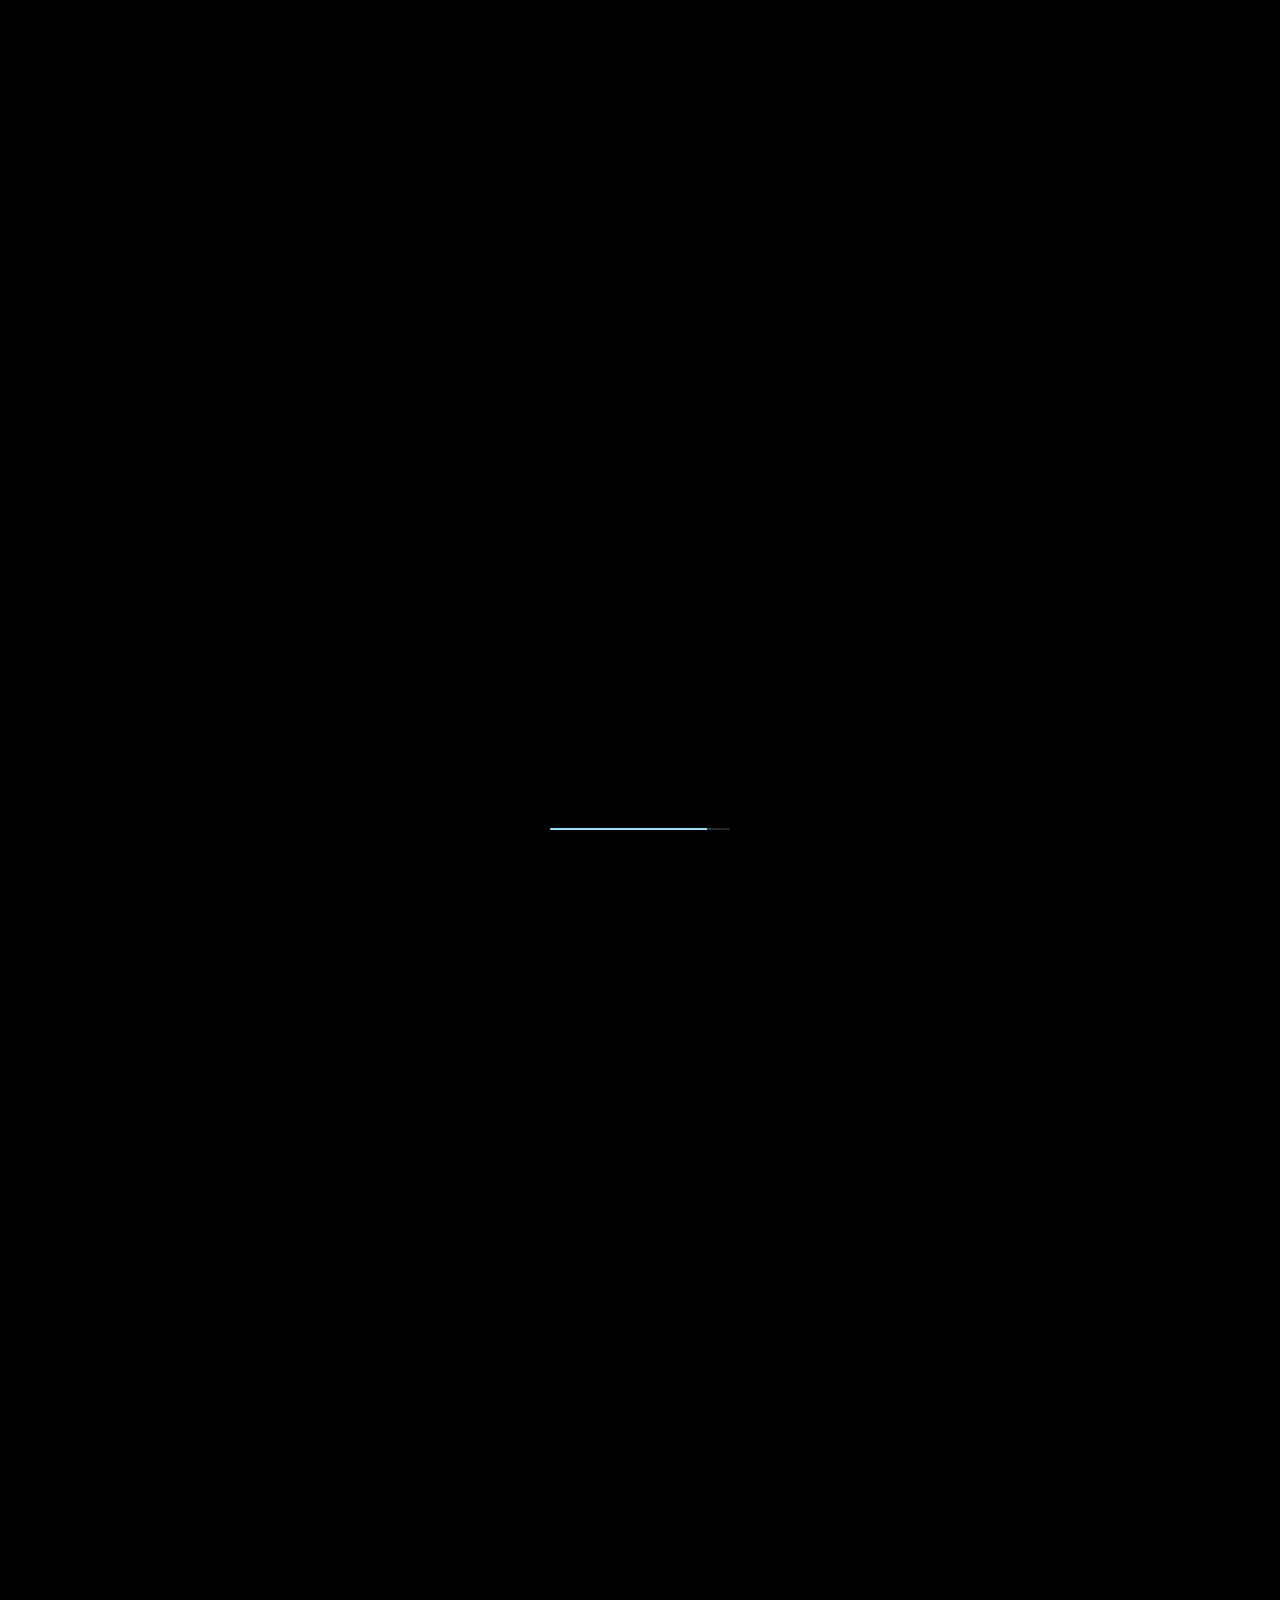
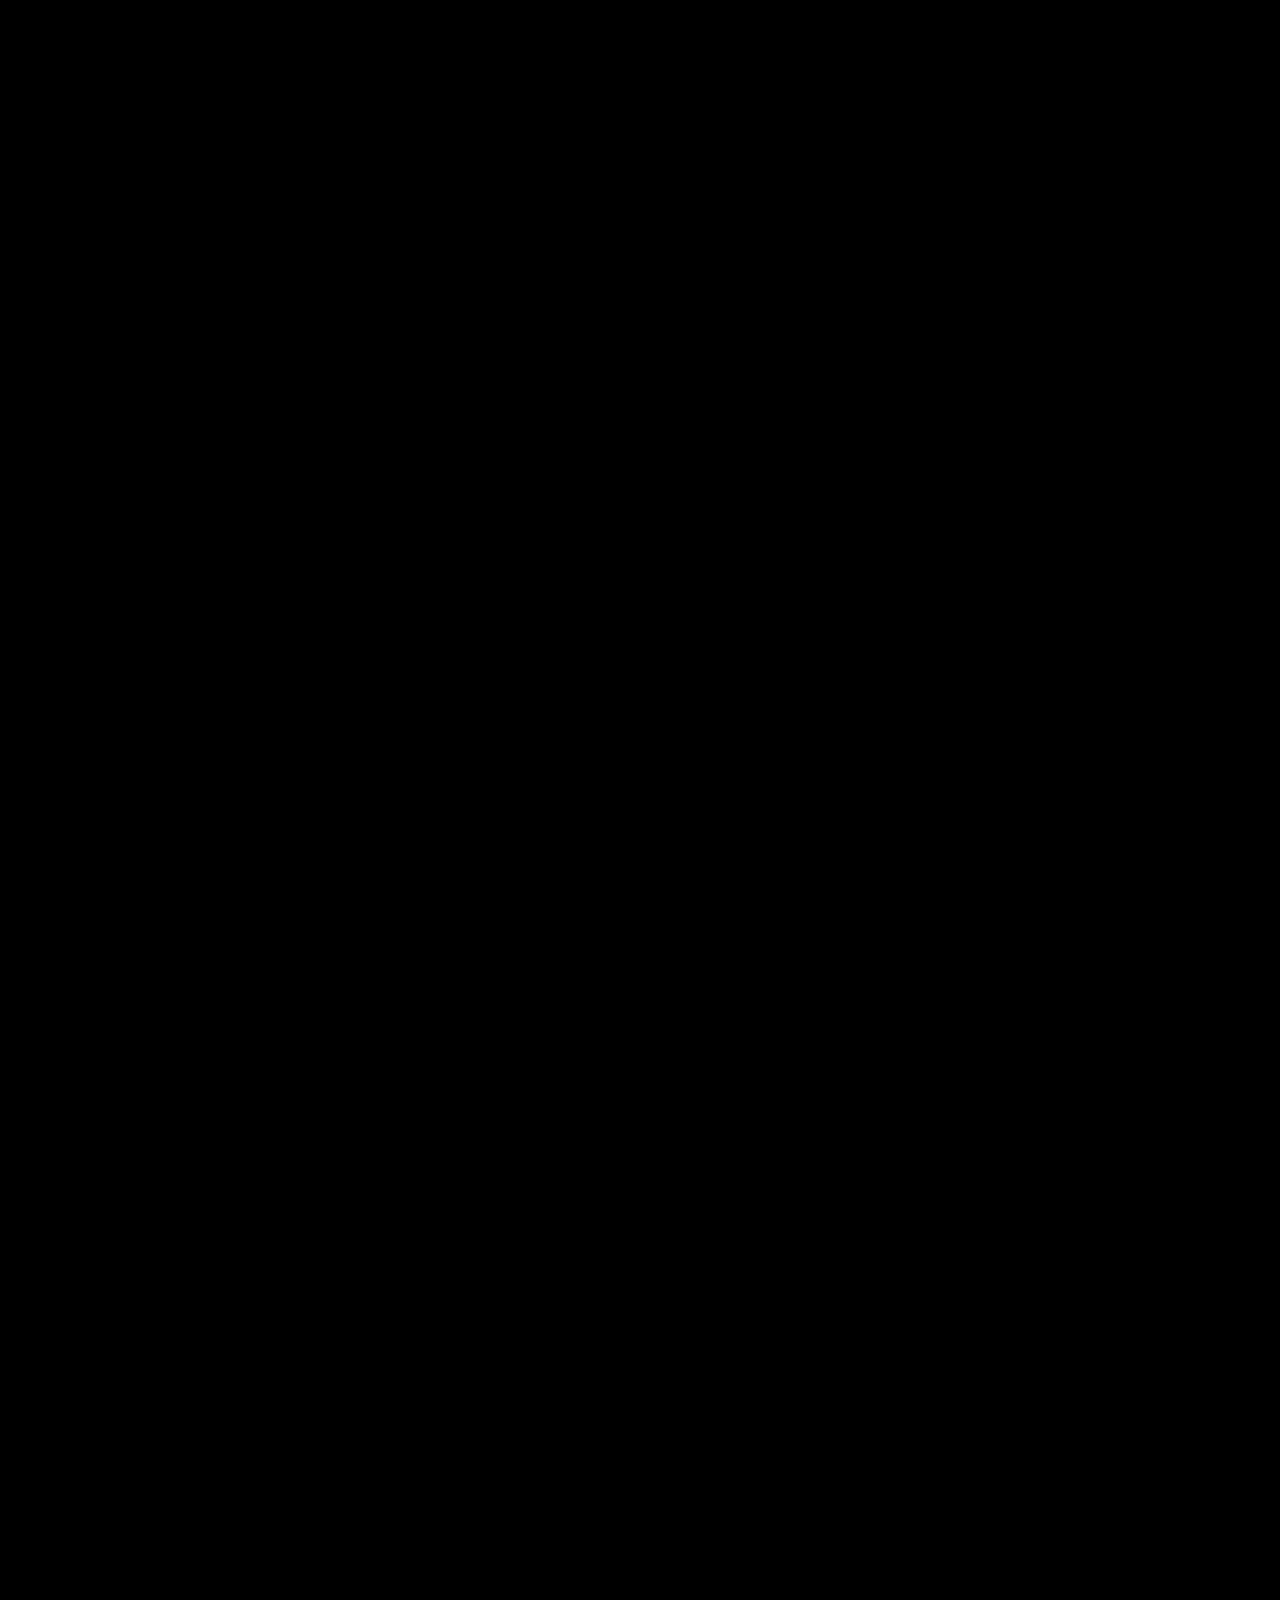
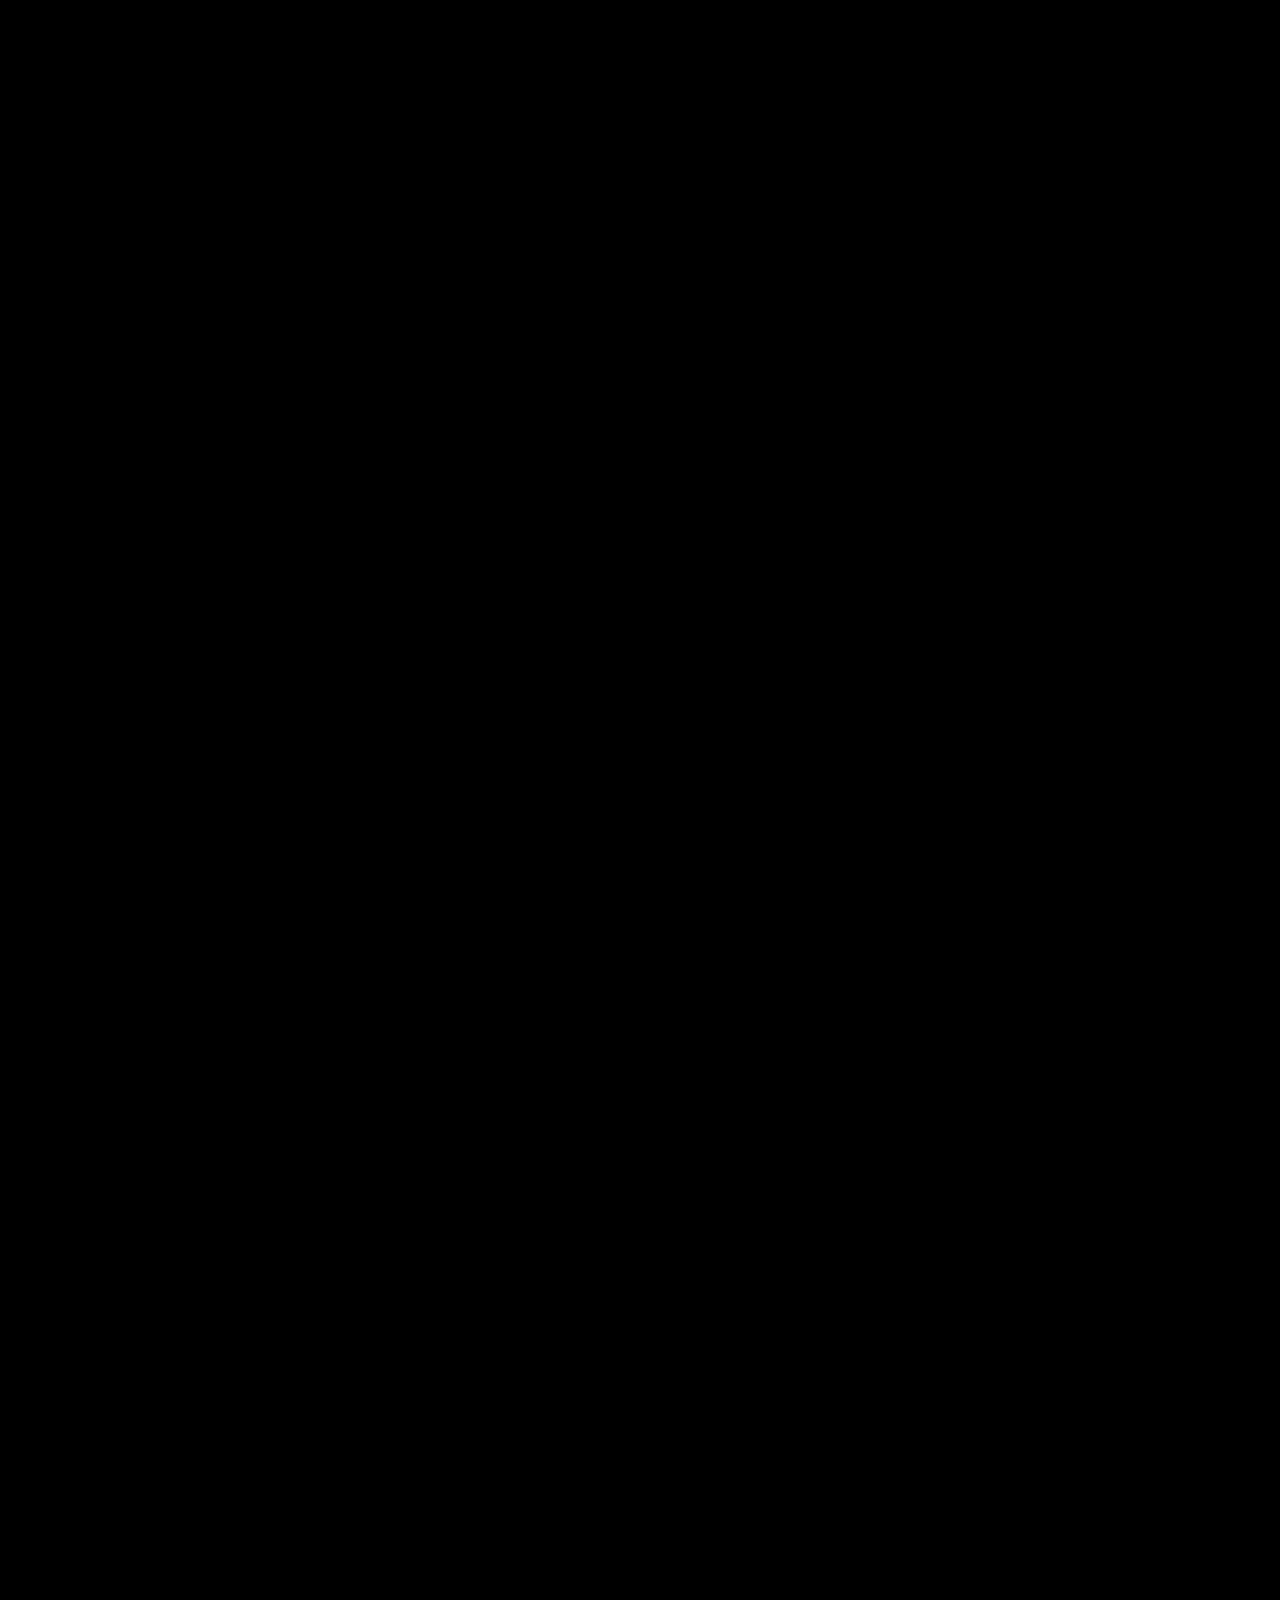
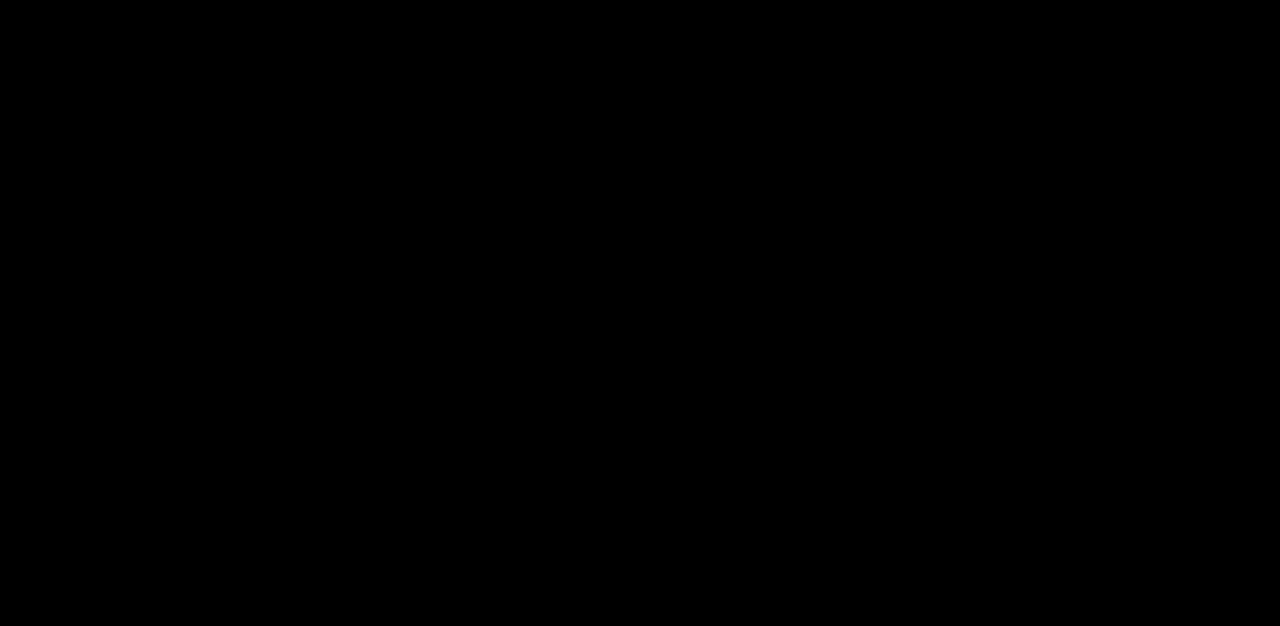
==== commit 031ec17f: "Update portfolio" ====
--- a/index.html
+++ b/index.html
@@ -373,7 +373,7 @@
     <div class="socials">
 
   <!-- Telegram -->
-  <a href="https://t.me/connoisseur_a" 
+  <a href="https://t.me/quirky_girl" 
      target="_blank" 
      rel="noopener noreferrer"
      class="social-btn">
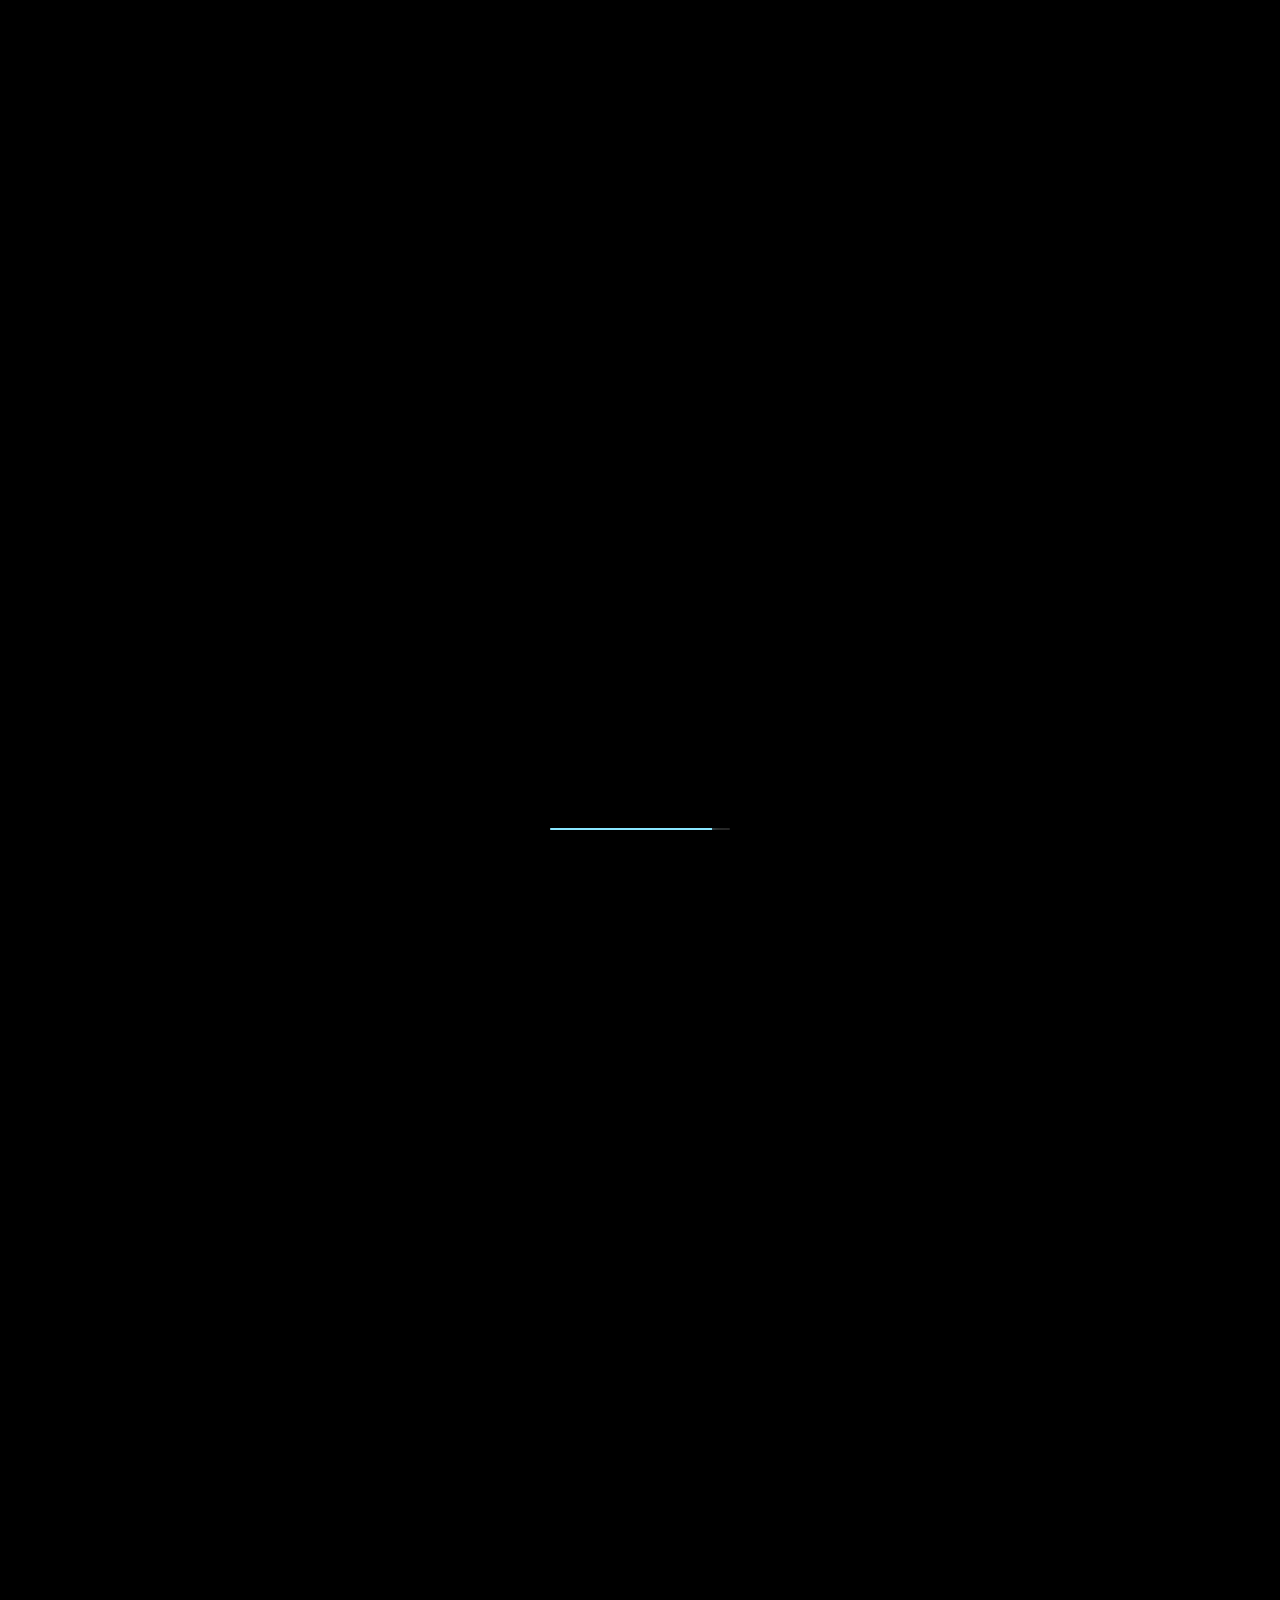
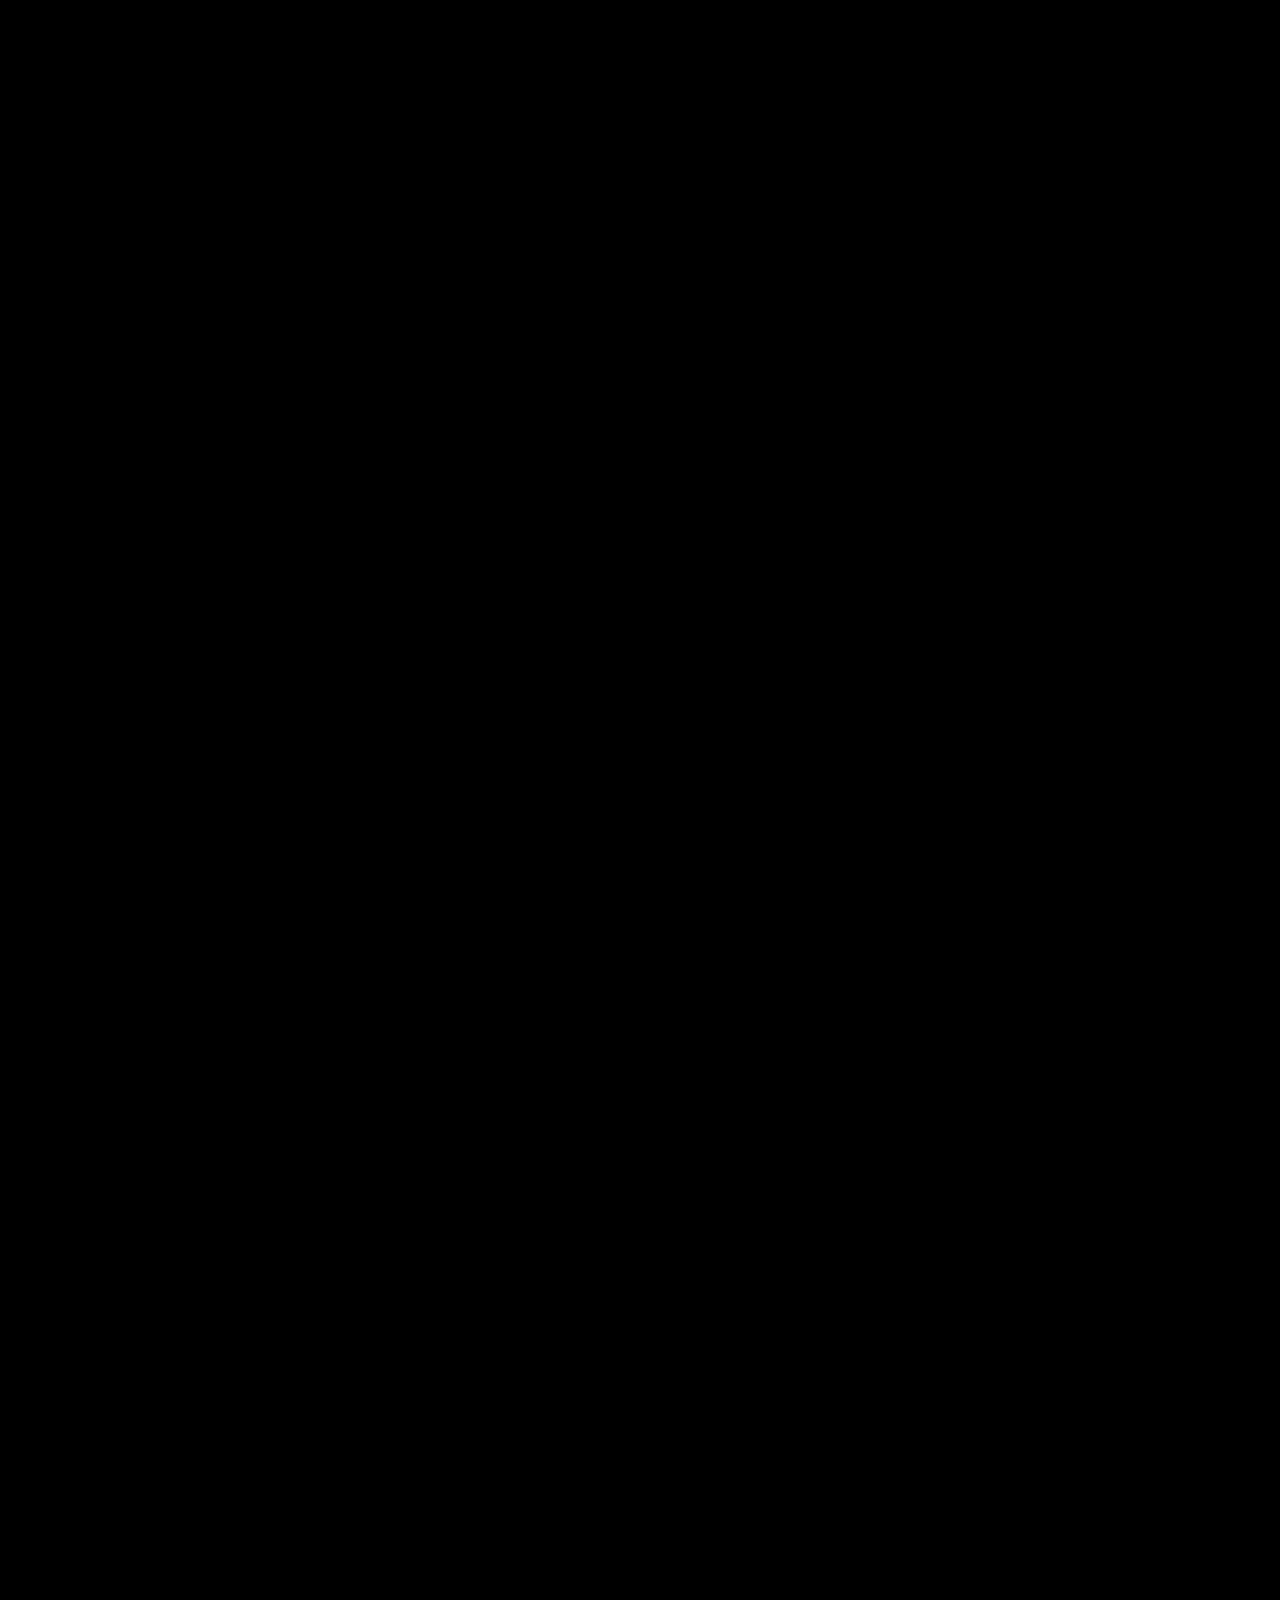
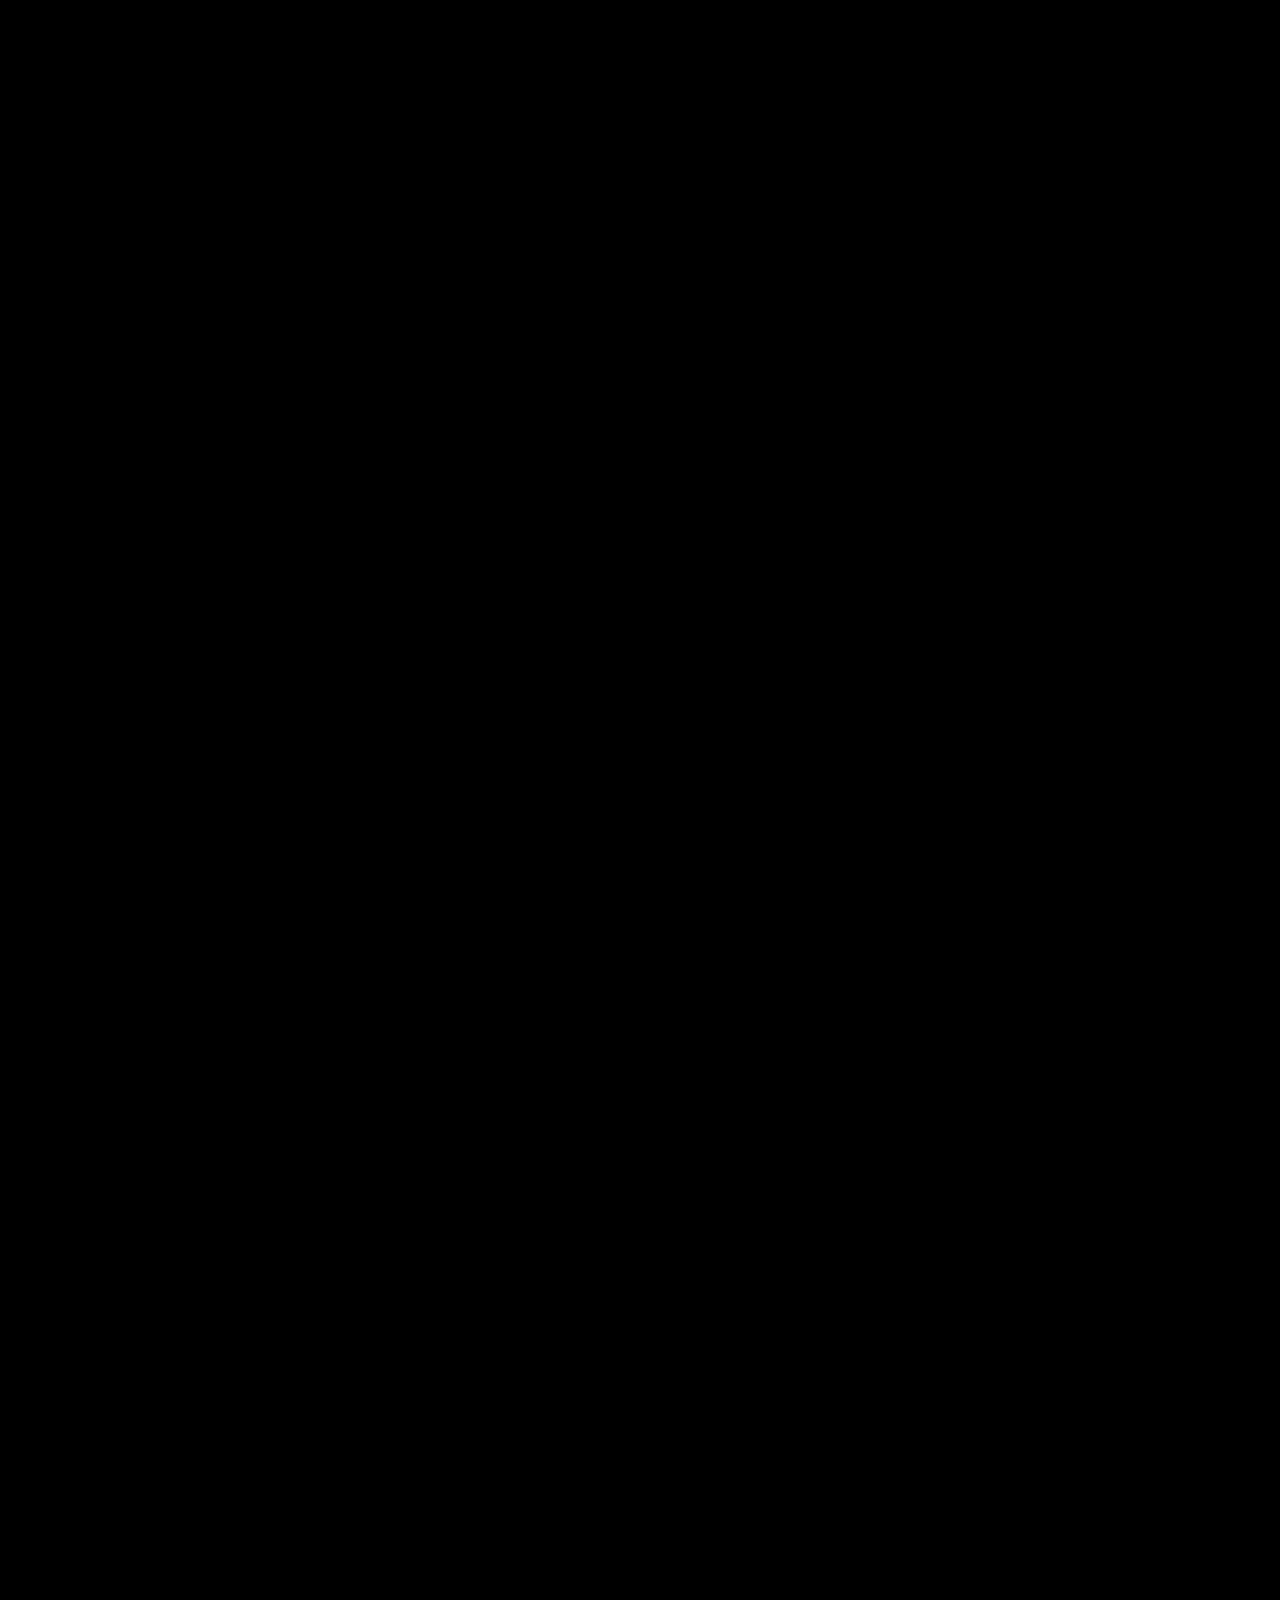
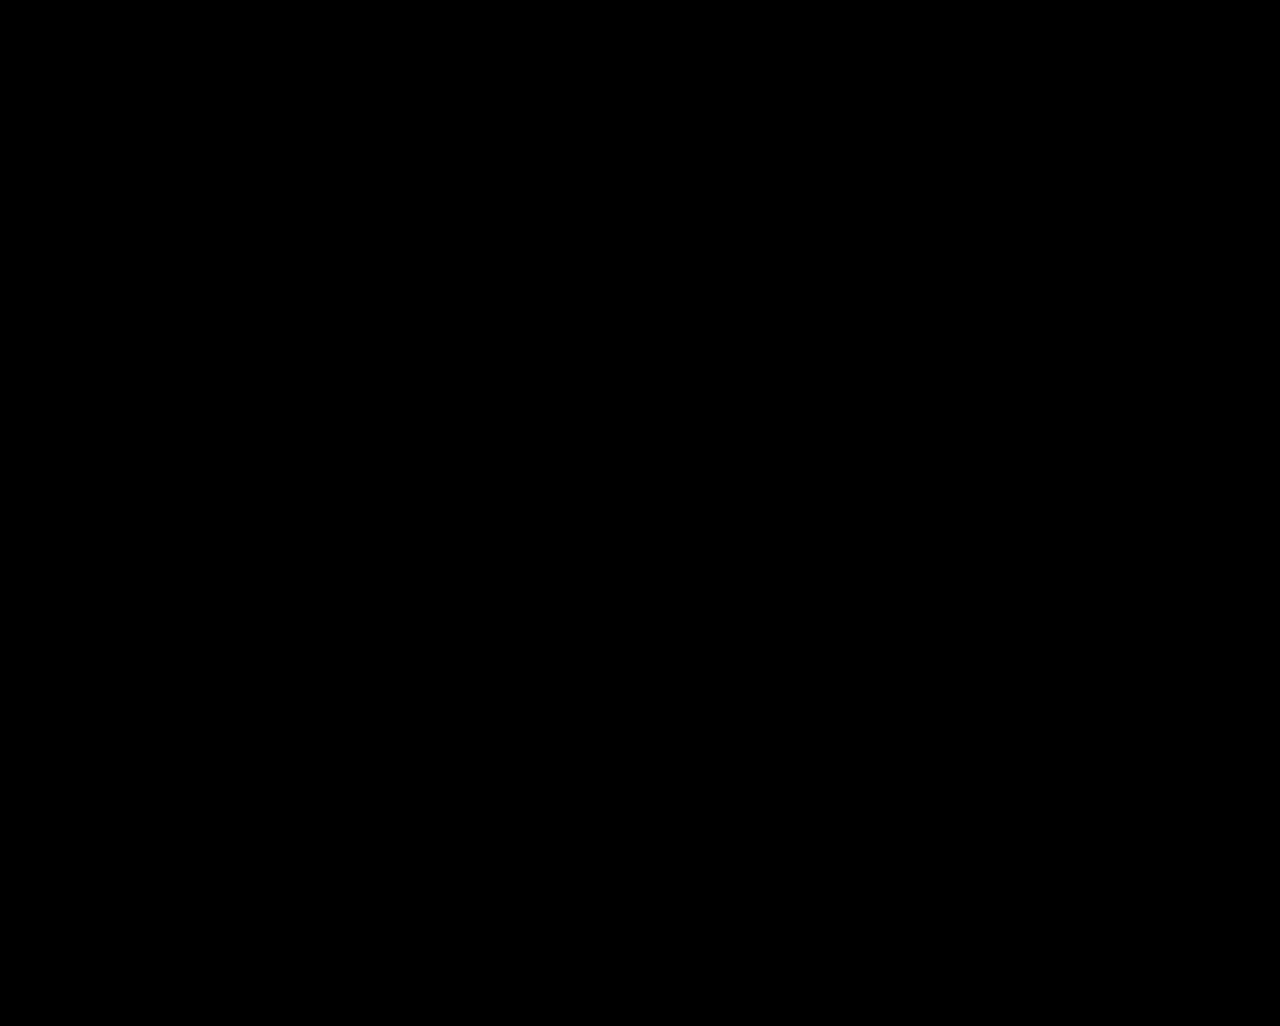
==== commit 84eff592: "Update portfolio and PLAY case study" ====
--- a/index.html
+++ b/index.html
@@ -98,9 +98,11 @@
   <div class="grid">
 
  <a href="#" class="card">
-      <img src="https://res.cloudinary.com/dcjlxlaiv/image/upload/v1777135607/%D0%B1%D1%83%D0%BB%D0%BA%D0%B8_ug1tcs.jpg" alt="">
-      <div class="card-overlay">
-       <span>перейти на сайт</span>
+     <video autoplay muted loop playsinline>
+    <source src="https://res.cloudinary.com/dcjlxlaiv/video/upload/v1784227553/0.5s_F_0001-0150_ertpmx.mp4" type="video/mp4">
+  </video>
+      <div class="card-overlay">
+       <span>открыть проект</span>
         <div class="arrow">
           <img src="https://res.cloudinary.com/dcjlxlaiv/image/upload/v1777135604/arrow_hdo4tn.svg" alt="">
           <img src="https://res.cloudinary.com/dcjlxlaiv/image/upload/v1777135604/arrow_hdo4tn.svg" alt="" class="second">
@@ -117,52 +119,52 @@
     </a>
 
 <a href="#" class="card">
+      <img src="https://res.cloudinary.com/dcjlxlaiv/image/upload/v1777135607/%D0%BA%D0%BE%D0%BD%D1%82%D0%B5%D0%BD%D1%82_beknfq.svg" alt="">
+      <div class="card-overlay">
+        <span>открыть проект</span>
+        <div class="arrow">
+          <img src="https://res.cloudinary.com/dcjlxlaiv/image/upload/v1777135604/arrow_hdo4tn.svg" alt="">
+          <img src="https://res.cloudinary.com/dcjlxlaiv/image/upload/v1777135604/arrow_hdo4tn.svg" alt="" class="second">
+        </div>
+      </div>
+    </a>
+<a href="#" class="card">
+      <img src="https://res.cloudinary.com/dcjlxlaiv/image/upload/v1777135607/%D0%B1%D1%83%D0%BB%D0%BA%D0%B8_ug1tcs.jpg" alt="">
+      <div class="card-overlay">
+        <span>открыть проект</span>
+        <div class="arrow">
+          <img src="https://res.cloudinary.com/dcjlxlaiv/image/upload/v1777135604/arrow_hdo4tn.svg" alt="">
+          <img src="https://res.cloudinary.com/dcjlxlaiv/image/upload/v1777135604/arrow_hdo4tn.svg" alt="" class="second">
+        </div>
+      </div>
+    </a>
+
+    <a href="#" class="card">
       <img src="https://res.cloudinary.com/dcjlxlaiv/image/upload/v1777135608/%D0%BA%D1%80%D0%B5%D1%81%D0%BB%D0%BE_tyvvbk.jpg" alt="">
       <div class="card-overlay">
-        <span>перейти в проект (desktop)</span>
-        <div class="arrow">
-          <img src="https://res.cloudinary.com/dcjlxlaiv/image/upload/v1777135604/arrow_hdo4tn.svg" alt="">
-          <img src="https://res.cloudinary.com/dcjlxlaiv/image/upload/v1777135604/arrow_hdo4tn.svg" alt="" class="second">
-        </div>
-      </div>
-    </a>
-<a href="#" class="card">
+        <span>открыть проект</span>
+        <div class="arrow">
+          <img src="https://res.cloudinary.com/dcjlxlaiv/image/upload/v1777135604/arrow_hdo4tn.svg" alt="">
+          <img src="https://res.cloudinary.com/dcjlxlaiv/image/upload/v1777135604/arrow_hdo4tn.svg" alt="" class="second">
+        </div>
+      </div>
+    </a>
+
+   <a href="#" class="card">
       <img src="https://res.cloudinary.com/dcjlxlaiv/image/upload/v1777135609/%D0%BC%D0%B8%D0%BC%D0%B8_wzgvlr.svg" alt="">
       <div class="card-overlay">
-        <span>перейти в проект (desktop)</span>
-        <div class="arrow">
-          <img src="https://res.cloudinary.com/dcjlxlaiv/image/upload/v1777135604/arrow_hdo4tn.svg" alt="">
-          <img src="https://res.cloudinary.com/dcjlxlaiv/image/upload/v1777135604/arrow_hdo4tn.svg" alt="" class="second">
-        </div>
-      </div>
-    </a>
-
-    <a href="#" class="card">
-      <img src="https://res.cloudinary.com/dcjlxlaiv/image/upload/v1777135607/%D0%BA%D0%BE%D0%BD%D1%82%D0%B5%D0%BD%D1%82_beknfq.svg" alt="">
-      <div class="card-overlay">
-        <span>перейти на сайт</span>
-        <div class="arrow">
-          <img src="https://res.cloudinary.com/dcjlxlaiv/image/upload/v1777135604/arrow_hdo4tn.svg" alt="">
-          <img src="https://res.cloudinary.com/dcjlxlaiv/image/upload/v1777135604/arrow_hdo4tn.svg" alt="" class="second">
-        </div>
-      </div>
-    </a>
-
-   <a href="#" class="card">
+        <span>открыть проект</span>
+        <div class="arrow">
+          <img src="https://res.cloudinary.com/dcjlxlaiv/image/upload/v1777135604/arrow_hdo4tn.svg" alt="">
+          <img src="https://res.cloudinary.com/dcjlxlaiv/image/upload/v1777135604/arrow_hdo4tn.svg" alt="" class="second">
+        </div>
+      </div>
+    </a>
+
+ <a href="#" class="card">
       <img src="https://res.cloudinary.com/dcjlxlaiv/image/upload/v1777135608/%D0%BA%D0%BE%D1%81%D0%BC%D0%B5%D1%82%D0%B8%D0%BA%D0%B0_nm2s7m.svg" alt="">
       <div class="card-overlay">
-        <span>перейти в проект (desktop)</span>
-        <div class="arrow">
-          <img src="https://res.cloudinary.com/dcjlxlaiv/image/upload/v1777135604/arrow_hdo4tn.svg" alt="">
-          <img src="https://res.cloudinary.com/dcjlxlaiv/image/upload/v1777135604/arrow_hdo4tn.svg" alt="" class="second">
-        </div>
-      </div>
-    </a>
-
- <a href="#" class="card">
-      <img src="https://res.cloudinary.com/dcjlxlaiv/image/upload/v1777135610/%D0%BD%D1%84%D1%82_dtnq57.svg" alt="">
-      <div class="card-overlay">
-        <span>перейти в проект (mobile)</span>
+        <span>открыть проект</span>
         <div class="arrow">
           <img src="https://res.cloudinary.com/dcjlxlaiv/image/upload/v1777135604/arrow_hdo4tn.svg" alt="">
           <img src="https://res.cloudinary.com/dcjlxlaiv/image/upload/v1777135604/arrow_hdo4tn.svg" alt="" class="second">
@@ -184,7 +186,7 @@
    <a href="#" class="card">
       <img src="https://res.cloudinary.com/dcjlxlaiv/image/upload/v1777135608/%D0%B2%D0%B0%D0%B7%D1%8B_uvmbao.svg" alt="">
       <div class="card-overlay">
-        <span>перейти в проект (mobile)</span>
+        <span>открыть проект</span>
         <div class="arrow">
           <img src="https://res.cloudinary.com/dcjlxlaiv/image/upload/v1777135604/arrow_hdo4tn.svg" alt="">
           <img src="https://res.cloudinary.com/dcjlxlaiv/image/upload/v1777135604/arrow_hdo4tn.svg" alt="" class="second">
@@ -314,10 +316,13 @@
 </div>
     <div class="latest-grid">
 
+  
       <a href="#" class="latest-card">
-        <img src="https://res.cloudinary.com/dcjlxlaiv/image/upload/v1777135607/%D0%BA%D0%BE%D0%BD%D1%82%D0%B5%D0%BD%D1%82_beknfq.svg">
+       <video autoplay muted loop playsinline>
+    <source src="https://res.cloudinary.com/dcjlxlaiv/video/upload/v1784227553/0.5s_F_0001-0150_ertpmx.mp4" type="video/mp4">
+  </video>
         <div class="latest-overlay">
-          <span>перейти на сайт</span>
+          <span>открыть проект</span>
           <div class="arrow">
             <img src="https://res.cloudinary.com/dcjlxlaiv/image/upload/v1777135604/arrow_hdo4tn.svg">
             <img src="https://res.cloudinary.com/dcjlxlaiv/image/upload/v1777135604/arrow_hdo4tn.svg" class="second">
@@ -325,10 +330,10 @@
         </div>
       </a>
 
-      <a href="#" class="latest-card">
-        <img src="https://res.cloudinary.com/dcjlxlaiv/image/upload/v1777135608/%D0%BA%D1%80%D0%B5%D1%81%D0%BB%D0%BE_tyvvbk.jpg">
+       <a href="#" class="latest-card">
+        <img src="https://res.cloudinary.com/dcjlxlaiv/image/upload/v1777135607/%D0%BA%D0%BE%D0%BD%D1%82%D0%B5%D0%BD%D1%82_beknfq.svg">
         <div class="latest-overlay">
-          <span>перейти в проект (desktop)</span>
+          <span>открыть проект</span>
           <div class="arrow">
             <img src="https://res.cloudinary.com/dcjlxlaiv/image/upload/v1777135604/arrow_hdo4tn.svg">
             <img src="https://res.cloudinary.com/dcjlxlaiv/image/upload/v1777135604/arrow_hdo4tn.svg" class="second">
@@ -338,7 +343,7 @@
 
           <a href="#" class="latest-card">
   <video autoplay muted loop playsinline>
-    <source src="https://res.cloudinary.com/dcjlxlaiv/video/upload/v1777146051/pap0001-0050_d8xkbi.mp4" type="video/mp4">
+    <source src="https://res.cloudinary.com/dcjlxlaiv/video/upload/v1783615142/organ0001-0300_kvhymi.mp4" type="video/mp4">
   </video>
         <div class="latest-overlay">
           <span>смотреть 3D motion video</span>
@@ -401,6 +406,14 @@
   </div>
 
   <!-- футер отдельно -->
+  <section class="contacts" id="contacts">
+
+  <div class="contacts-content">
+
+    <!-- ВЕСЬ ТВОЙ КОНТЕНТ CONTACTS -->
+
+  </div>
+
   <div class="contacts-footer">
     <div>Cernyh834@gmail.com</div>
     <div>Создано мной</div>
@@ -408,50 +421,78 @@
   </div>
 
 </section>
-</div>
+
+</div> <!-- page -->
+
+
+<!-- =========================
+     СТАРАЯ МОДАЛКА
+========================= -->
+
 <div class="modal" id="modal">
+
   <div class="modal-overlay"></div>
 
- <div class="modal-content">
- <div class="modal-hint-overlay">
-  <div class="hint-box">
-    <p>КЛИКНИТЕ ДЛЯ ЗАКРЫТИЯ</p>
-    <img class="hint-icon" src="https://res.cloudinary.com/dcjlxlaiv/image/upload/v1777135605/mouse_nq4c8j.svg" alt="">
-  </div>
-</div>
-<div class="modal-message">
-  <p>
-    ЭТОТ ПРОЕКТ РАЗРАБОТАН ДЛЯ ПРОСМОТРА НА ДЕСКТОПНОМ УСТРОЙСТВЕ.<br><br>
-    ДЛЯ ПОЛНОГО ОПЫТА, КОРРЕКТНОГО ОТОБРАЖЕНИЯ ИНТЕРФЕЙСОВ И ВЗАИМОДЕЙСТВИЙ<br>
-    РЕКОМЕНДУЕТСЯ ОТКРЫТЬ ЕГО НА КОМПЬЮТЕРЕ ИЛИ НОУТБУКЕ.
-  </p>
-</div>
-  <div class="modal-image-wrapper">
-
-  <!-- 🔥 обычная картинка -->
-  <div class="single-image">
-    
-   
-
-    <img class="modal-image">
-
-  </div>
- <video class="modal-video" autoplay loop muted playsinline></video>
-
-  <!-- 🔥 слайдер -->
-  <div class="modal-slider"></div>
-
-</div>
-
-</div>
-</div>
-  </div>
-
-</div>
-  </div>
-</div>
+  <div class="modal-content">
+
+    <div class="modal-hint-overlay">
+      <div class="hint-box">
+        <p>КЛИКНИТЕ ДЛЯ ЗАКРЫТИЯ</p>
+        <img class="hint-icon"
+             src="https://res.cloudinary.com/dcjlxlaiv/image/upload/v1777135605/mouse_nq4c8j.svg">
+      </div>
+    </div>
+
+
+    <div class="modal-image-wrapper">
+
+      <div class="single-image">
+        <img class="modal-image">
+      </div>
+
+      <video class="modal-video"
+             autoplay
+             loop
+             muted
+             playsinline></video>
+
+      <div class="modal-slider"></div>
+
+    </div>
+
+  </div>
+
+</div>
+
+
+<!-- =========================
+     PROJECT MENU
+========================= -->
+
+<div class="project-modal" id="projectModal">
+
+  <div class="project-modal-content">
+
+<div class="project-buttons"></div>
+<div class="project-desktop-message">
+
+    <p>
+        ЭТОТ ПРОЕКТ ДОСТУПЕН ДЛЯ ПРОСМОТРА<br><br>
+        ТОЛЬКО НА ДЕСКТОПНОМ УСТРОЙСТВЕ
+    </p>
+
+</div>
+
+<p class="project-close-hint">
+  Нажмите вне окна для закрытия
+</p>
+
+  </div>
+
+</div>
+
+
 <script src="./js/main.js"></script>
-</div>
+
 </body>
-</html>
-
+</html>
--- a/css/style.css
+++ b/css/style.css
@@ -2101,3 +2101,177 @@
 transition:width .15s linear;
 
 }
+
+
+
+/* =========================
+      PROJECT MENU
+========================= */
+
+.project-modal{
+
+position:fixed;
+inset:0;
+
+display:flex;
+align-items:center;
+justify-content:center;
+
+background:rgba(0,0,0,.65);
+backdrop-filter:blur(10px);
+
+opacity:0;
+visibility:hidden;
+
+transition:.35s;
+
+z-index:999999;
+
+}
+
+.project-modal.active{
+
+opacity:1;
+visibility:visible;
+
+}
+
+.project-modal-content{
+
+width:420px;
+
+padding:20px;
+
+display:flex;
+flex-direction:column;
+
+gap:14px;
+
+border-radius:20px;
+
+background:rgba(15,15,15,.75);
+
+backdrop-filter:blur(18px);
+
+border:1px solid rgba(230,253,255,.12);
+
+}
+
+.project-option{
+
+height:62px;
+
+border:none;
+
+border-radius:14px;
+
+background:rgba(255,255,255,.04);
+
+color:#E6FDFF;
+
+font-size:18px;
+
+cursor:pointer;
+
+transition:.3s;
+
+}
+
+.project-option:hover{
+
+background:rgba(255,255,255,.08);
+
+border:1px solid rgba(122,252,255,.4);
+
+}
+
+@media(max-width:768px){
+
+.project-modal-content{
+
+width:calc(100% - 20px);
+
+}
+
+}
+
+.project-close-hint{
+
+    margin-top:10px;
+
+    text-align:center;
+
+    font-size:13px;
+
+    color:rgba(230,253,255,.55);
+
+    letter-spacing:.08em;
+
+    text-transform:uppercase;
+
+    user-select:none;
+
+    transition:.3s;
+
+}
+
+.project-close-hint{
+
+    opacity:0;
+
+    transform:translateY(8px);
+
+    transition:.4s ease .15s;
+
+}
+
+.project-modal.active .project-close-hint{
+
+    opacity:1;
+
+    transform:translateY(0);
+
+}
+.project-buttons{
+
+    display:flex;
+
+    flex-direction:column;
+
+    gap:12px;
+
+    width:100%;
+
+}
+.project-option{
+
+    width:100%;
+
+    height:62px;
+
+    display:flex;
+
+    align-items:center;
+
+    justify-content:center;
+
+}
+
+
+.project-desktop-message{
+
+    display:none;
+
+    text-align:center;
+
+    font-family:"Manrope";
+
+    font-weight:300;
+
+    font-size:18px;
+
+    line-height:1.7;
+
+    color:#E6FDFF;
+
+}
